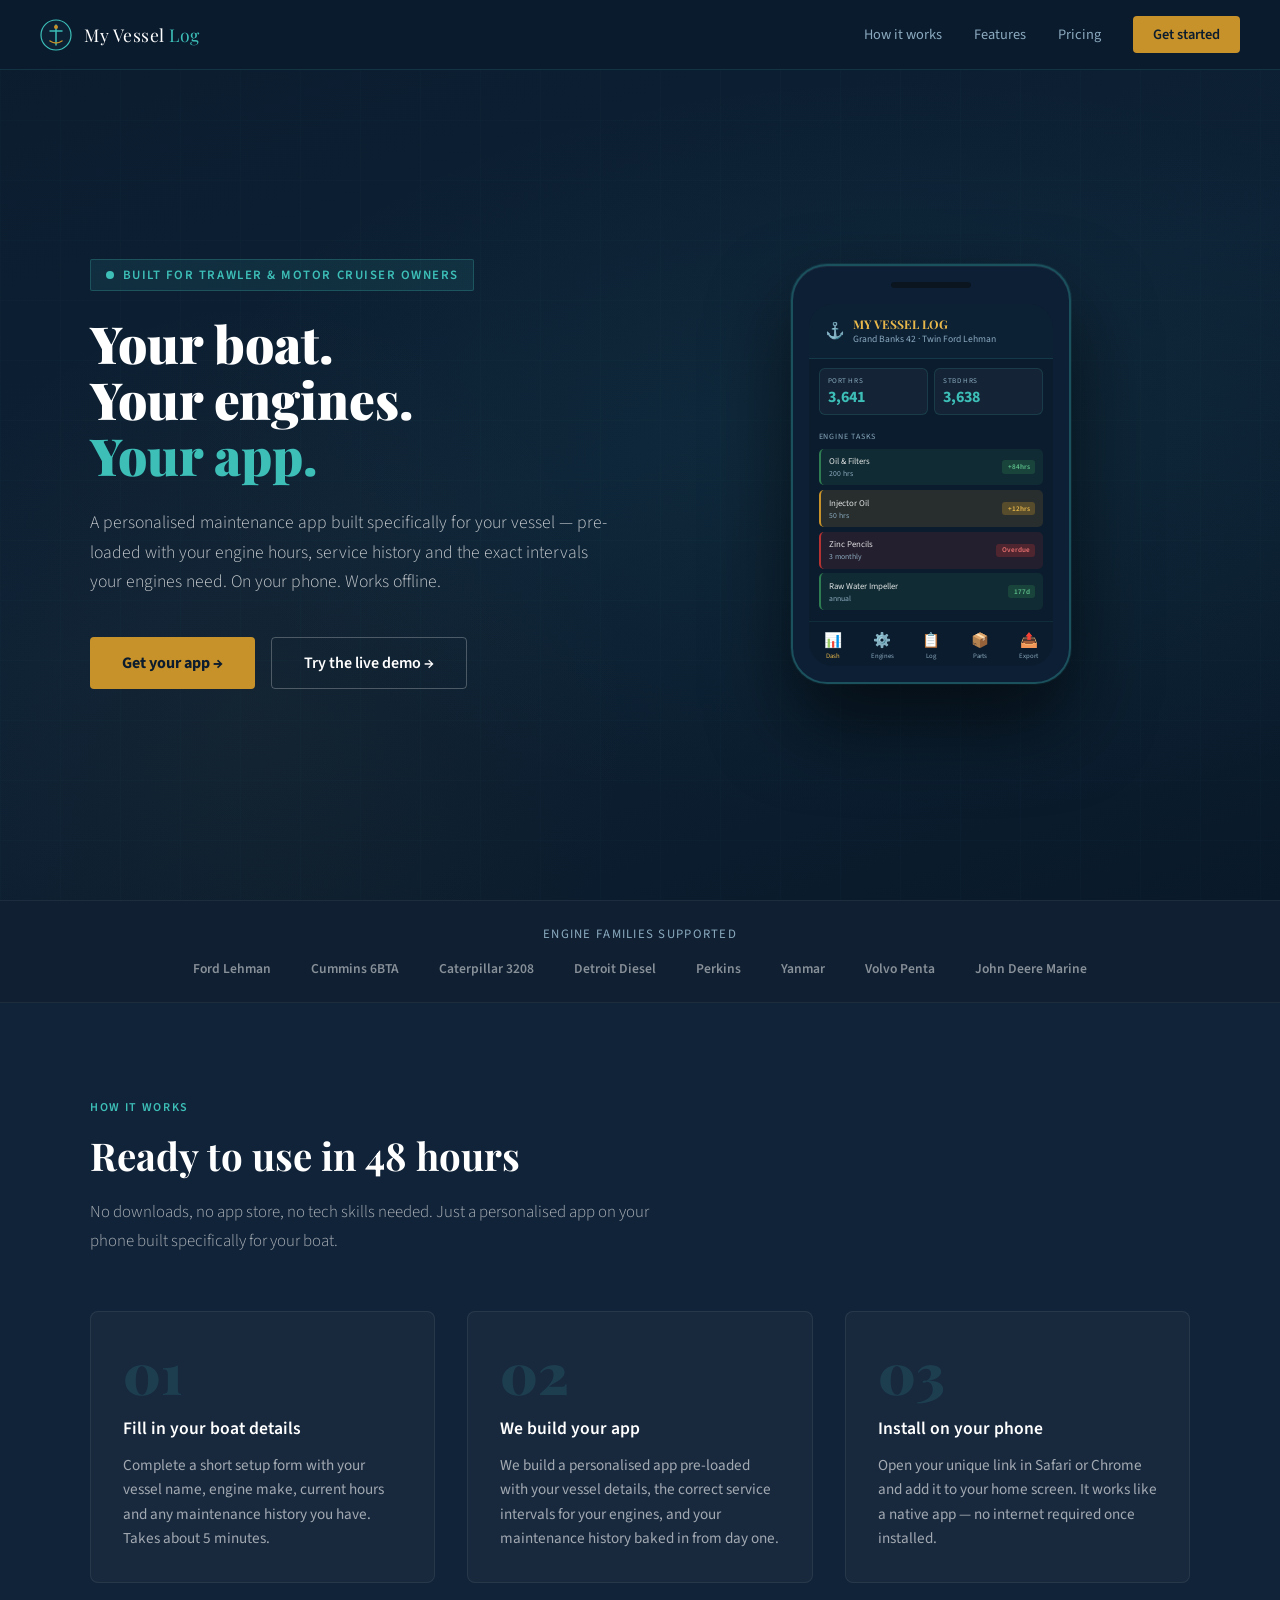
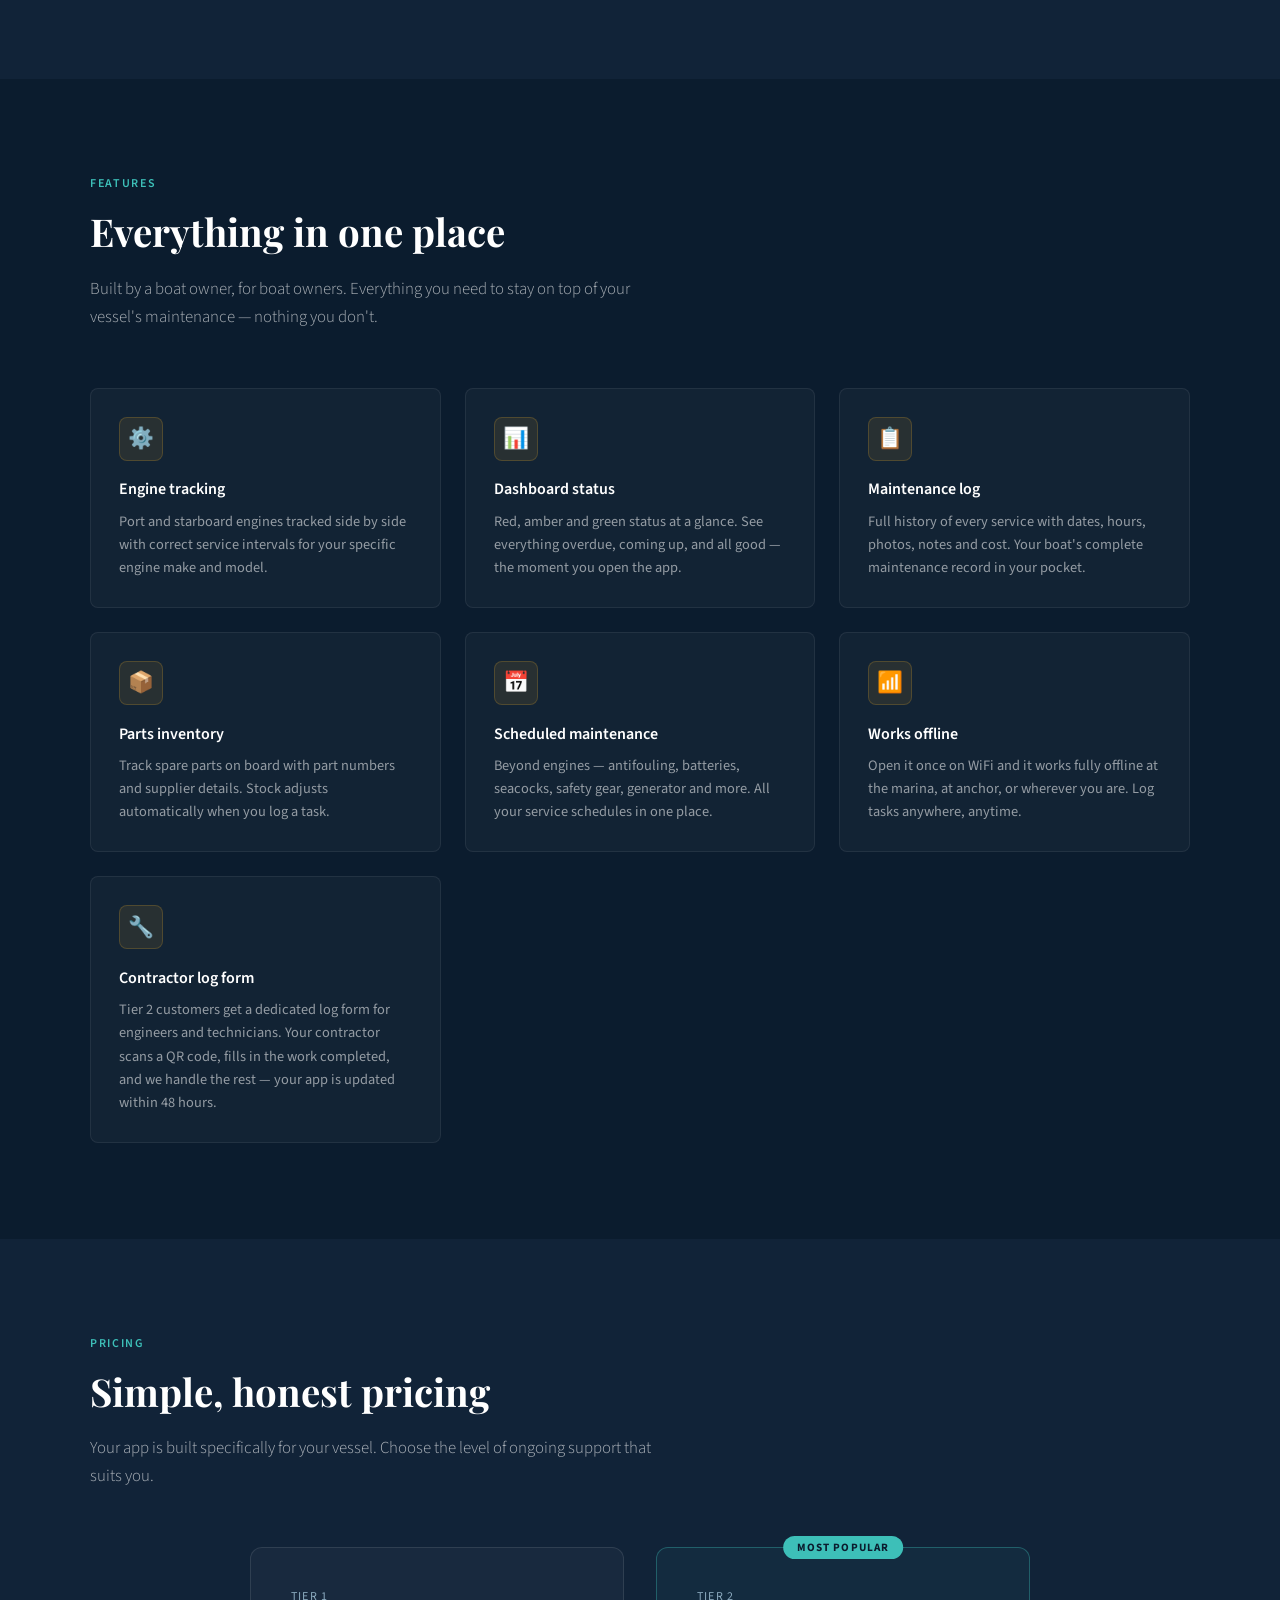
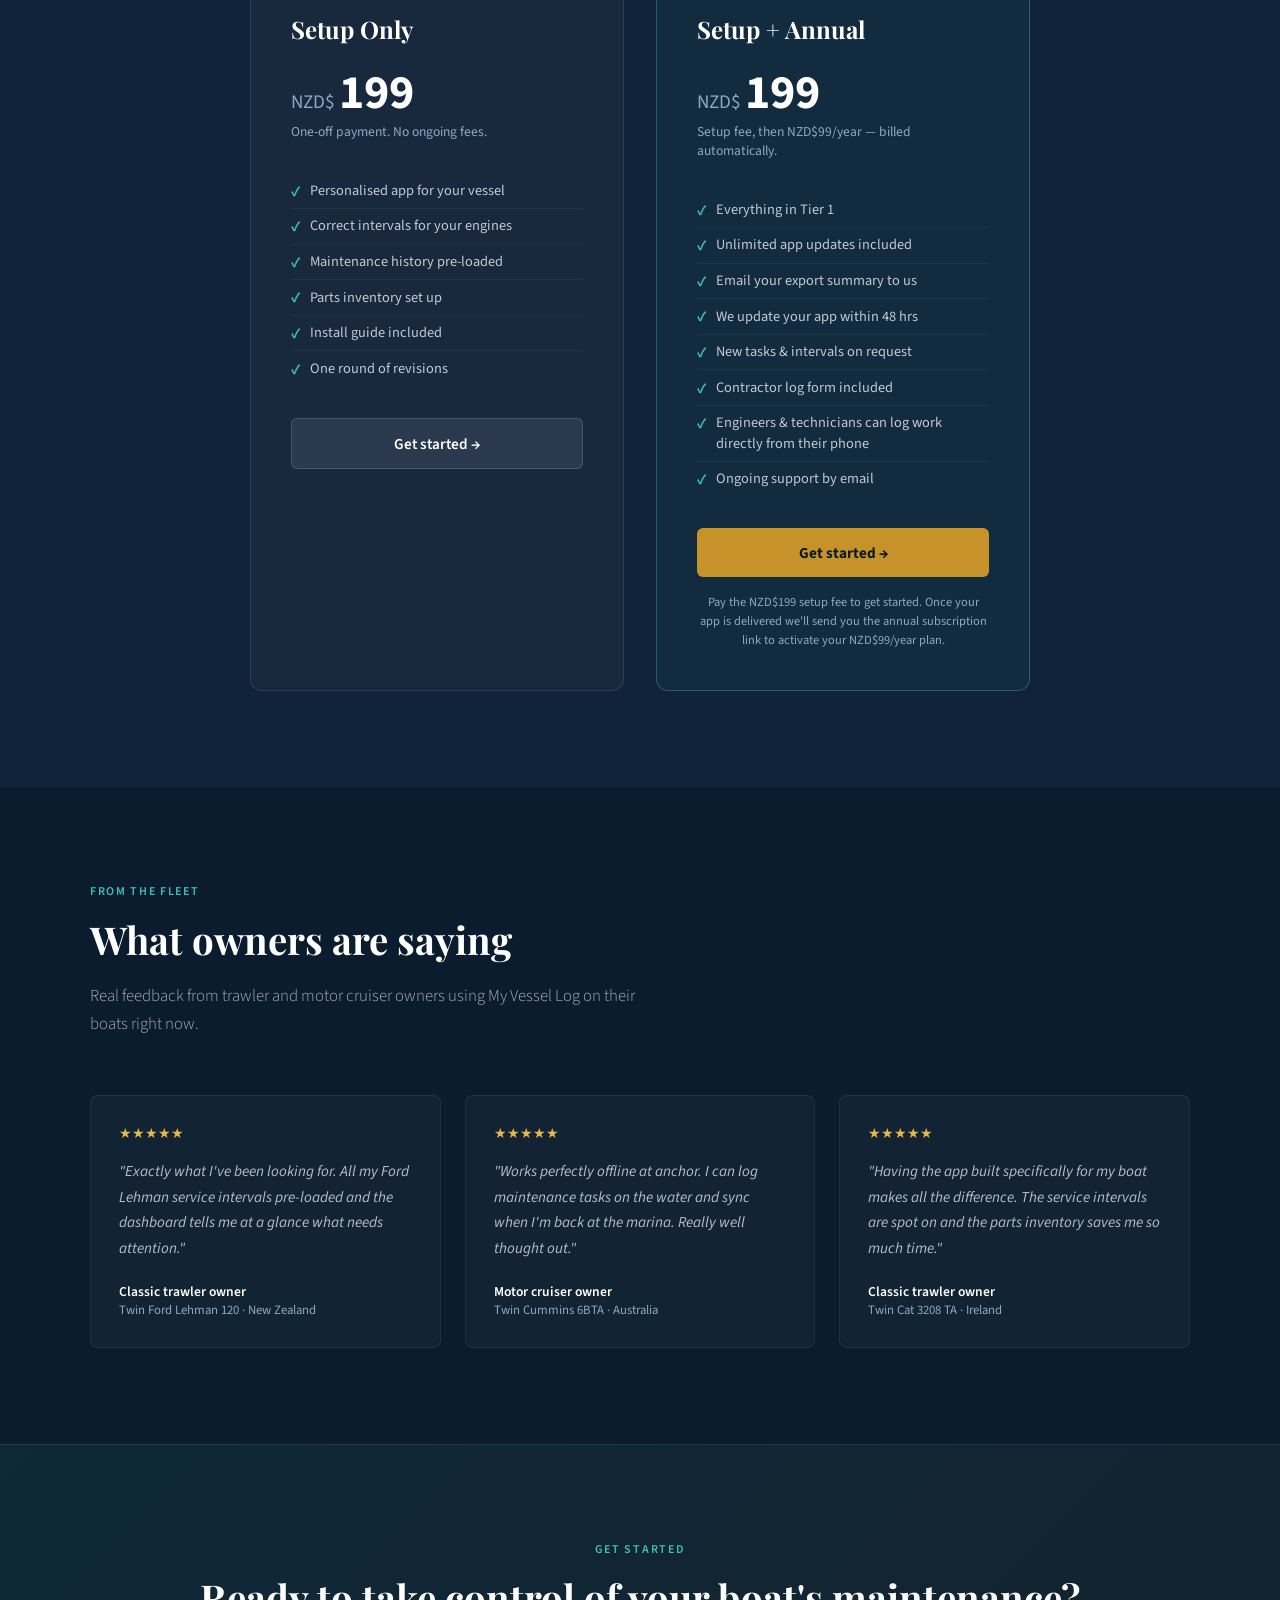
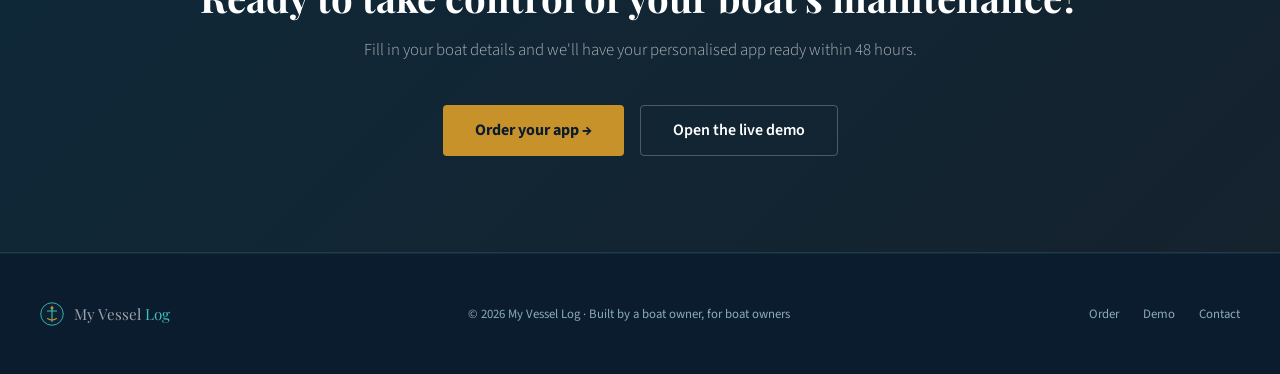
==== index.html @ 7e614d9d "Add files via upload" ====
<!DOCTYPE html>
<html lang="en">
<head>
<meta charset="UTF-8">
<meta name="viewport" content="width=device-width, initial-scale=1.0">
<title>My Vessel Log — Personalised Boat Maintenance Apps</title>
<meta name="description" content="A personalised boat maintenance app built specifically for your vessel. Track engine hours, service intervals and maintenance history — all in one place on your phone.">
<link rel="preconnect" href="https://fonts.googleapis.com">
<link href="https://fonts.googleapis.com/css2?family=Playfair+Display:wght@400;700;900&family=Source+Sans+3:wght@300;400;600&display=swap" rel="stylesheet">
<style>
:root {
  --navy:   #0B1C2E;
  --navy2:  #112338;
  --navy3:  #1A3450;
  --teal:   #3DBFB8;
  --brass:  #C8922A;
  --brass2: #E8B84B;
  --cream:  #F5F0E8;
  --cream2: #EDE8DC;
  --white:  #FFFFFF;
  --muted:  #8BAABF;
  --text:   #1A2A3A;
}

*, *::before, *::after { box-sizing: border-box; margin: 0; padding: 0; }

html { scroll-behavior: smooth; }

body {
  font-family: 'Source Sans 3', sans-serif;
  background: var(--navy);
  color: var(--white);
  overflow-x: hidden;
}

/* ── NAVIGATION ─────────────────────────────────────────── */
nav {
  position: fixed; top: 0; left: 0; right: 0; z-index: 100;
  display: flex; align-items: center; justify-content: space-between;
  padding: 1rem 2.5rem;
  background: rgba(11,28,46,0.92);
  backdrop-filter: blur(12px);
  border-bottom: 1px solid rgba(61,191,184,0.15);
}

.nav-logo { display: flex; align-items: center; gap: 0.75rem; text-decoration: none; }
.nav-logo-text { font-family: 'Playfair Display', serif; font-size: 1.1rem; color: var(--white); letter-spacing: 0.03em; }
.nav-logo-text span { color: var(--teal); }

.nav-links { display: flex; align-items: center; gap: 2rem; }
.nav-links a { color: var(--muted); text-decoration: none; font-size: 0.9rem; font-weight: 400; transition: color 0.2s; }
.nav-links a:hover { color: var(--white); }
.nav-cta {
  background: var(--brass); color: var(--navy) !important; font-weight: 600 !important;
  padding: 0.5rem 1.25rem; border-radius: 4px; transition: background 0.2s !important;
}
.nav-cta:hover { background: var(--brass2) !important; }

/* ── HERO ───────────────────────────────────────────────── */
.hero {
  min-height: 100vh;
  display: flex; align-items: center;
  padding: 7rem 2.5rem 4rem;
  position: relative;
  overflow: hidden;
}

.hero-bg {
  position: absolute; inset: 0;
  background:
    radial-gradient(ellipse 80% 60% at 70% 50%, rgba(61,191,184,0.06) 0%, transparent 70%),
    radial-gradient(ellipse 50% 80% at 20% 80%, rgba(200,146,42,0.04) 0%, transparent 60%),
    linear-gradient(160deg, #0B1C2E 0%, #0D2135 50%, #091929 100%);
}

.hero-grid {
  position: absolute; inset: 0; opacity: 0.04;
  background-image:
    linear-gradient(rgba(61,191,184,0.5) 1px, transparent 1px),
    linear-gradient(90deg, rgba(61,191,184,0.5) 1px, transparent 1px);
  background-size: 60px 60px;
}

.hero-content {
  position: relative; z-index: 1;
  max-width: 1100px; margin: 0 auto;
  display: grid; grid-template-columns: 1fr 1fr; gap: 4rem; align-items: center;
}

.hero-eyebrow {
  display: inline-flex; align-items: center; gap: 0.5rem;
  background: rgba(61,191,184,0.1); border: 1px solid rgba(61,191,184,0.25);
  color: var(--teal); font-size: 0.8rem; font-weight: 600; letter-spacing: 0.12em; text-transform: uppercase;
  padding: 0.35rem 0.85rem; border-radius: 2px; margin-bottom: 1.5rem;
}

.hero-title {
  font-family: 'Playfair Display', serif;
  font-size: clamp(2.4rem, 4vw, 3.6rem);
  font-weight: 900; line-height: 1.1;
  margin-bottom: 1.5rem;
}

.hero-title em { color: var(--teal); font-style: normal; }

.hero-sub {
  font-size: 1.1rem; color: rgba(255,255,255,0.75); line-height: 1.7;
  margin-bottom: 2.5rem; font-weight: 300;
}

.hero-actions { display: flex; gap: 1rem; flex-wrap: wrap; }

.btn-primary {
  display: inline-flex; align-items: center; gap: 0.5rem;
  background: var(--brass); color: var(--navy);
  font-family: 'Source Sans 3', sans-serif; font-weight: 700; font-size: 1rem;
  padding: 0.85rem 2rem; border-radius: 4px; text-decoration: none;
  transition: background 0.2s, transform 0.15s;
  border: none; cursor: pointer;
}
.btn-primary:hover { background: var(--brass2); transform: translateY(-1px); }

.btn-secondary {
  display: inline-flex; align-items: center; gap: 0.5rem;
  background: transparent; color: var(--white);
  font-family: 'Source Sans 3', sans-serif; font-weight: 600; font-size: 1rem;
  padding: 0.85rem 2rem; border-radius: 4px; text-decoration: none;
  border: 1px solid rgba(255,255,255,0.25);
  transition: border-color 0.2s, transform 0.15s;
}
.btn-secondary:hover { border-color: rgba(255,255,255,0.6); transform: translateY(-1px); }

/* Hero phone mockup */
.hero-visual {
  display: flex; justify-content: center; align-items: center;
  position: relative;
  flex-direction: column; gap: 1.5rem;
}

.boat-photo-wrap {
  position: relative; width: 100%;
  border-radius: 12px; overflow: hidden;
  border: 2px solid rgba(61,191,184,0.25);
  box-shadow: 0 20px 60px rgba(0,0,0,0.5);
  aspect-ratio: 16/9;
  background: #0D2135;
}

.boat-photo-wrap img {
  width: 100%; height: 100%; object-fit: cover; display: block;
}

.boat-photo-caption {
  position: absolute; bottom: 0; left: 0; right: 0;
  background: linear-gradient(transparent, rgba(10,22,36,0.92));
  padding: 1.5rem 1rem 0.75rem;
  font-size: 0.8rem; color: rgba(255,255,255,0.75);
  font-style: italic;
}

.boat-photo-badge {
  position: absolute; top: 12px; right: 12px;
  background: rgba(61,191,184,0.15); border: 1px solid rgba(61,191,184,0.35);
  color: #3DBFB8; font-size: 0.7rem; font-weight: 600;
  padding: 0.2rem 0.6rem; border-radius: 20px; letter-spacing: 0.08em;
  text-transform: uppercase;
}

.visual-row {
  display: flex; gap: 1.5rem; align-items: flex-start; width: 100%;
}

.visual-row .phone-frame {
  flex-shrink: 0;
}

.phone-frame {
  width: 280px;
  background: #0D1F35;
  border: 2px solid rgba(61,191,184,0.3);
  border-radius: 36px;
  padding: 1rem;
  box-shadow: 0 40px 80px rgba(0,0,0,0.6), 0 0 0 1px rgba(61,191,184,0.1), inset 0 1px 0 rgba(255,255,255,0.05);
  position: relative;
  animation: float 4s ease-in-out infinite;
}

@keyframes float {
  0%,100% { transform: translateY(0); }
  50%      { transform: translateY(-12px); }
}

.phone-notch {
  width: 80px; height: 6px; background: #0a1520;
  border-radius: 3px; margin: 0 auto 1rem;
}

.phone-screen { background: #0B1C2E; border-radius: 24px; overflow: hidden; }

.ps-header {
  background: #0D2135; padding: 0.75rem 1rem;
  display: flex; align-items: center; gap: 0.5rem;
  border-bottom: 1px solid rgba(61,191,184,0.15);
}

.ps-anchor { font-size: 1rem; }

.ps-title-block {}
.ps-title { font-family: 'Playfair Display', serif; font-size: 0.75rem; color: var(--brass2); font-weight: 700; }
.ps-vessel { font-size: 0.6rem; color: var(--muted); }

.ps-hrs {
  display: grid; grid-template-columns: 1fr 1fr; gap: 0.4rem; padding: 0.6rem;
}
.ps-hr-box {
  background: rgba(255,255,255,0.04); border: 1px solid rgba(61,191,184,0.15);
  border-radius: 6px; padding: 0.4rem 0.5rem;
}
.ps-hr-label { font-size: 0.45rem; color: var(--muted); letter-spacing: 0.08em; text-transform: uppercase; }
.ps-hr-val { font-size: 1rem; font-weight: 700; color: var(--teal); }

.ps-tasks { padding: 0.4rem 0.6rem; }
.ps-task-label { font-size: 0.5rem; color: var(--muted); letter-spacing: 0.1em; text-transform: uppercase; margin-bottom: 0.4rem; }

.ps-task {
  display: flex; align-items: center; justify-content: space-between;
  padding: 0.4rem 0.5rem; border-radius: 5px; margin-bottom: 0.3rem;
  border-left: 2px solid transparent;
}
.ps-task.green  { background: rgba(46,125,82,0.15);  border-left-color: #2E7D52; }
.ps-task.amber  { background: rgba(200,146,42,0.15); border-left-color: var(--brass); }
.ps-task.red    { background: rgba(180,50,50,0.15);  border-left-color: #B43232; }

.ps-task-name { font-size: 0.55rem; color: rgba(255,255,255,0.85); }
.ps-task-freq { font-size: 0.48rem; color: var(--muted); }
.ps-task-badge { font-size: 0.45rem; font-weight: 600; padding: 0.1rem 0.35rem; border-radius: 3px; }
.green  .ps-task-badge { background: rgba(46,125,82,0.3); color: #5DBF8A; }
.amber  .ps-task-badge { background: rgba(200,146,42,0.3); color: var(--brass2); }
.red    .ps-task-badge { background: rgba(180,50,50,0.3); color: #E87070; }

.ps-nav {
  display: grid; grid-template-columns: repeat(5,1fr);
  border-top: 1px solid rgba(61,191,184,0.1);
  padding: 0.5rem 0 0.3rem;
}
.ps-nav-item { text-align: center; font-size: 0.42rem; color: var(--muted); }
.ps-nav-item.active { color: var(--brass2); }
.ps-nav-icon { font-size: 0.9rem; display: block; }

/* ── LOGOS / TRUST BAR ─────────────────────────────────── */
.trust-bar {
  background: rgba(255,255,255,0.02);
  border-top: 1px solid rgba(255,255,255,0.06);
  border-bottom: 1px solid rgba(255,255,255,0.06);
  padding: 1.5rem 2.5rem;
  text-align: center;
}
.trust-bar p { font-size: 0.8rem; color: var(--muted); letter-spacing: 0.1em; text-transform: uppercase; margin-bottom: 1rem; }
.trust-engines {
  display: flex; justify-content: center; gap: 2.5rem; flex-wrap: wrap;
}
.trust-engines span { font-size: 0.85rem; color: rgba(255,255,255,0.5); font-weight: 600; }

/* ── SECTIONS ───────────────────────────────────────────── */
section { padding: 6rem 2.5rem; }

.section-inner { max-width: 1100px; margin: 0 auto; }

.section-eyebrow {
  font-size: 0.75rem; font-weight: 600; letter-spacing: 0.14em; text-transform: uppercase;
  color: var(--teal); margin-bottom: 1rem;
}

.section-title {
  font-family: 'Playfair Display', serif;
  font-size: clamp(1.8rem, 3vw, 2.6rem); font-weight: 700; line-height: 1.2;
  margin-bottom: 1.25rem;
}

.section-sub {
  font-size: 1.05rem; color: rgba(255,255,255,0.65); line-height: 1.7;
  max-width: 580px; font-weight: 300;
}

/* ── HOW IT WORKS ───────────────────────────────────────── */
.how { background: var(--navy2); }

.steps {
  display: grid; grid-template-columns: repeat(3,1fr); gap: 2rem; margin-top: 3.5rem;
}

.step {
  position: relative; padding: 2rem;
  background: rgba(255,255,255,0.03);
  border: 1px solid rgba(255,255,255,0.07);
  border-radius: 8px;
  transition: border-color 0.3s;
}
.step:hover { border-color: rgba(61,191,184,0.3); }

.step-num {
  font-family: 'Playfair Display', serif;
  font-size: 3.5rem; font-weight: 900; line-height: 1;
  color: rgba(61,191,184,0.15); margin-bottom: 1rem;
}

.step h3 { font-size: 1.1rem; font-weight: 600; margin-bottom: 0.75rem; }
.step p { font-size: 0.95rem; color: rgba(255,255,255,0.6); line-height: 1.6; }

.step-connector {
  position: absolute; top: 2.5rem; right: -1rem;
  width: 2rem; height: 1px; background: rgba(61,191,184,0.25);
  display: none;
}

/* ── FEATURES ───────────────────────────────────────────── */
.features-grid {
  display: grid; grid-template-columns: repeat(3,1fr); gap: 1.5rem; margin-top: 3.5rem;
}

.feature-card {
  padding: 1.75rem;
  background: rgba(255,255,255,0.03);
  border: 1px solid rgba(255,255,255,0.07);
  border-radius: 8px;
  transition: transform 0.2s, border-color 0.2s;
}
.feature-card:hover { transform: translateY(-3px); border-color: rgba(200,146,42,0.3); }

.feature-icon {
  width: 44px; height: 44px;
  background: rgba(200,146,42,0.12); border: 1px solid rgba(200,146,42,0.25);
  border-radius: 8px; display: flex; align-items: center; justify-content: center;
  font-size: 1.3rem; margin-bottom: 1.1rem;
}

.feature-card h3 { font-size: 1rem; font-weight: 600; margin-bottom: 0.6rem; }
.feature-card p { font-size: 0.9rem; color: rgba(255,255,255,0.55); line-height: 1.6; }

/* ── PRICING ────────────────────────────────────────────── */
.pricing { background: var(--navy2); }

.pricing-grid {
  display: grid; grid-template-columns: 1fr 1fr; gap: 2rem;
  max-width: 780px; margin: 3.5rem auto 0;
}

.pricing-card {
  padding: 2.5rem;
  background: rgba(255,255,255,0.03);
  border: 1px solid rgba(255,255,255,0.1);
  border-radius: 12px;
  position: relative;
}

.pricing-card.featured {
  background: rgba(61,191,184,0.05);
  border-color: rgba(61,191,184,0.35);
}

.pricing-badge {
  position: absolute; top: -12px; left: 50%; transform: translateX(-50%);
  background: var(--teal); color: var(--navy);
  font-size: 0.7rem; font-weight: 700; letter-spacing: 0.1em; text-transform: uppercase;
  padding: 0.25rem 0.85rem; border-radius: 20px;
}

.pricing-tier { font-size: 0.75rem; color: var(--muted); letter-spacing: 0.1em; text-transform: uppercase; margin-bottom: 0.5rem; }
.pricing-name { font-family: 'Playfair Display', serif; font-size: 1.5rem; font-weight: 700; margin-bottom: 1.5rem; }

.pricing-amount { display: flex; align-items: baseline; gap: 0.25rem; margin-bottom: 0.35rem; }
.pricing-currency { font-size: 1.2rem; color: var(--muted); }
.pricing-price { font-size: 3rem; font-weight: 700; line-height: 1; }
.pricing-period { font-size: 0.9rem; color: var(--muted); }
.pricing-sub { font-size: 0.85rem; color: var(--muted); margin-bottom: 2rem; }

.pricing-features { list-style: none; margin-bottom: 2rem; }
.pricing-features li {
  display: flex; align-items: flex-start; gap: 0.6rem;
  font-size: 0.9rem; color: rgba(255,255,255,0.75); padding: 0.4rem 0;
  border-bottom: 1px solid rgba(255,255,255,0.05);
}
.pricing-features li:last-child { border-bottom: none; }
.pricing-features li::before { content: '✓'; color: var(--teal); font-weight: 700; flex-shrink: 0; margin-top: 0.05rem; }

.btn-tier1 {
  display: block; text-align: center; text-decoration: none;
  background: rgba(255,255,255,0.08); color: var(--white);
  font-family: 'Source Sans 3', sans-serif; font-weight: 600; font-size: 0.95rem;
  padding: 0.85rem; border-radius: 6px; border: 1px solid rgba(255,255,255,0.15);
  transition: background 0.2s;
}
.btn-tier1:hover { background: rgba(255,255,255,0.14); }

.btn-tier2 {
  display: block; text-align: center; text-decoration: none;
  background: var(--brass); color: var(--navy);
  font-family: 'Source Sans 3', sans-serif; font-weight: 700; font-size: 0.95rem;
  padding: 0.85rem; border-radius: 6px;
  transition: background 0.2s;
}
.btn-tier2:hover { background: var(--brass2); }

/* ── TESTIMONIALS ───────────────────────────────────────── */
.testimonials-grid {
  display: grid; grid-template-columns: repeat(3,1fr); gap: 1.5rem; margin-top: 3.5rem;
}

.testimonial-card {
  padding: 1.75rem;
  background: rgba(255,255,255,0.03);
  border: 1px solid rgba(255,255,255,0.07);
  border-radius: 8px;
}

.testimonial-stars { color: var(--brass2); font-size: 0.85rem; margin-bottom: 1rem; }
.testimonial-text { font-size: 0.95rem; color: rgba(255,255,255,0.7); line-height: 1.7; margin-bottom: 1.25rem; font-style: italic; }
.testimonial-author { font-size: 0.85rem; font-weight: 600; }
.testimonial-vessel { font-size: 0.8rem; color: var(--muted); }

/* ── CTA ────────────────────────────────────────────────── */
.cta-section {
  text-align: center;
  background: linear-gradient(135deg, rgba(61,191,184,0.08) 0%, rgba(200,146,42,0.05) 100%);
  border-top: 1px solid rgba(61,191,184,0.15);
  border-bottom: 1px solid rgba(61,191,184,0.15);
}

.cta-section .section-title { margin-bottom: 1rem; }
.cta-section .section-sub { margin: 0 auto 2.5rem; }
.cta-actions { display: flex; justify-content: center; gap: 1rem; flex-wrap: wrap; }

/* ── FOOTER ─────────────────────────────────────────────── */
footer {
  padding: 3rem 2.5rem;
  border-top: 1px solid rgba(255,255,255,0.06);
  display: flex; align-items: center; justify-content: space-between; flex-wrap: wrap; gap: 1rem;
}

.footer-logo { display: flex; align-items: center; gap: 0.6rem; }
.footer-logo-text { font-family: 'Playfair Display', serif; font-size: 0.95rem; color: rgba(255,255,255,0.6); }
.footer-logo-text span { color: var(--teal); }
.footer-copy { font-size: 0.8rem; color: var(--muted); }
.footer-links { display: flex; gap: 1.5rem; }
.footer-links a { font-size: 0.8rem; color: var(--muted); text-decoration: none; }
.footer-links a:hover { color: var(--white); }

/* ── RESPONSIVE ─────────────────────────────────────────── */
@media (max-width: 768px) {
  nav { padding: 1rem 1.25rem; }
  .nav-links { display: none; }
  .hero { padding: 6rem 1.25rem 3rem; }
  .hero-content { grid-template-columns: 1fr; gap: 3rem; }
  .hero-visual { order: -1; }
  .phone-frame { width: 220px; }
  section { padding: 4rem 1.25rem; }
  .steps { grid-template-columns: 1fr; }
  .features-grid { grid-template-columns: 1fr 1fr; }
  .pricing-grid { grid-template-columns: 1fr; }
  .testimonials-grid { grid-template-columns: 1fr; }
  footer { flex-direction: column; text-align: center; }
}

@media (max-width: 480px) {
  .features-grid { grid-template-columns: 1fr; }
}
</style>
</head>
<body>

<!-- NAV -->
<nav>
  <a href="#" class="nav-logo">
    <svg width="32" height="32" viewBox="0 0 32 32" fill="none">
      <circle cx="16" cy="16" r="15" fill="#0D2135" stroke="#3DBFB8" stroke-width="1.2"/>
      <line x1="16" y1="6" x2="16" y2="26" stroke="#3DBFB8" stroke-width="1.5" stroke-linecap="round"/>
      <line x1="10" y1="12" x2="22" y2="12" stroke="#3DBFB8" stroke-width="1.5" stroke-linecap="round"/>
      <path d="M10 22 Q16 26 22 22" stroke="#C8922A" stroke-width="1.5" fill="none" stroke-linecap="round"/>
      <circle cx="16" cy="8" r="2" fill="#C8922A"/>
    </svg>
    <span class="nav-logo-text">My Vessel <span>Log</span></span>
  </a>
  <div class="nav-links">
    <a href="#how">How it works</a>
    <a href="#features">Features</a>
    <a href="#pricing">Pricing</a>
    <a href="#order" class="nav-cta">Get started</a>
  </div>
</nav>

<!-- HERO -->
<section class="hero">
  <div class="hero-bg"></div>
  <div class="hero-grid"></div>
  <div class="hero-content">
    <div>
      <div class="hero-eyebrow">
        <svg width="10" height="10" viewBox="0 0 10 10"><circle cx="5" cy="5" r="4" fill="#3DBFB8"/></svg>
        Built for trawler & motor cruiser owners
      </div>
      <h1 class="hero-title">Your boat.<br>Your engines.<br><em>Your app.</em></h1>
      <p class="hero-sub">A personalised maintenance app built specifically for your vessel — pre-loaded with your engine hours, service history and the exact intervals your engines need. On your phone. Works offline.</p>
      <div class="hero-actions">
        <a href="#order" class="btn-primary">Get your app →</a>
        <a href="https://mikesmillie59-droid.github.io/myvessel-log/demo.html" class="btn-secondary">Try the live demo →</a>
      </div>
    </div>
    <div class="hero-visual">
      <div class="boat-photo-wrap">
        <img id="boatHeroImg" src="App pic.png" alt="Grand Banks 42 trawler — My Vessel Log in action"
             onerror="this.src='boat.jpg'; this.onerror=function(){this.closest('.boat-photo-wrap').style.display='none';};">
        <div class="boat-photo-caption">My Grand Banks 42 — the boat that inspired My Vessel Log</div>
        <div class="boat-photo-badge">Real boat. Real data.</div>
      </div>
      <div class="phone-frame">
        <div class="phone-notch"></div>
        <div class="phone-screen">
          <div class="ps-header">
            <span class="ps-anchor">⚓</span>
            <div class="ps-title-block">
              <div class="ps-title">MY VESSEL LOG</div>
              <div class="ps-vessel">Grand Banks 42 · Twin Ford Lehman</div>
            </div>
          </div>
          <div class="ps-hrs">
            <div class="ps-hr-box">
              <div class="ps-hr-label">Port Hrs</div>
              <div class="ps-hr-val">3,641</div>
            </div>
            <div class="ps-hr-box">
              <div class="ps-hr-label">Stbd Hrs</div>
              <div class="ps-hr-val">3,638</div>
            </div>
          </div>
          <div class="ps-tasks">
            <div class="ps-task-label">Engine Tasks</div>
            <div class="ps-task green">
              <div><div class="ps-task-name">Oil &amp; Filters</div><div class="ps-task-freq">200 hrs</div></div>
              <div class="ps-task-badge">+84hrs</div>
            </div>
            <div class="ps-task amber">
              <div><div class="ps-task-name">Injector Oil</div><div class="ps-task-freq">50 hrs</div></div>
              <div class="ps-task-badge">+12hrs</div>
            </div>
            <div class="ps-task red">
              <div><div class="ps-task-name">Zinc Pencils</div><div class="ps-task-freq">3 monthly</div></div>
              <div class="ps-task-badge">Overdue</div>
            </div>
            <div class="ps-task green">
              <div><div class="ps-task-name">Raw Water Impeller</div><div class="ps-task-freq">annual</div></div>
              <div class="ps-task-badge">177d</div>
            </div>
          </div>
          <div class="ps-nav">
            <div class="ps-nav-item active"><span class="ps-nav-icon">📊</span>Dash</div>
            <div class="ps-nav-item"><span class="ps-nav-icon">⚙️</span>Engines</div>
            <div class="ps-nav-item"><span class="ps-nav-icon">📋</span>Log</div>
            <div class="ps-nav-item"><span class="ps-nav-icon">📦</span>Parts</div>
            <div class="ps-nav-item"><span class="ps-nav-icon">📤</span>Export</div>
          </div>
        </div>
      </div>
    </div>
  </div>
</section>

<!-- TRUST BAR -->
<div class="trust-bar">
  <p>Engine families supported</p>
  <div class="trust-engines">
    <span>Ford Lehman</span>
    <span>Cummins 6BTA</span>
    <span>Caterpillar 3208</span>
    <span>Detroit Diesel</span>
    <span>Perkins</span>
    <span>Yanmar</span>
    <span>Volvo Penta</span>
    <span>John Deere Marine</span>
  </div>
</div>

<!-- HOW IT WORKS -->
<section class="how" id="how">
  <div class="section-inner">
    <div class="section-eyebrow">How it works</div>
    <h2 class="section-title">Ready to use in 48 hours</h2>
    <p class="section-sub">No downloads, no app store, no tech skills needed. Just a personalised app on your phone built specifically for your boat.</p>
    <div class="steps">
      <div class="step">
        <div class="step-num">01</div>
        <h3>Fill in your boat details</h3>
        <p>Complete a short setup form with your vessel name, engine make, current hours and any maintenance history you have. Takes about 5 minutes.</p>
      </div>
      <div class="step">
        <div class="step-num">02</div>
        <h3>We build your app</h3>
        <p>We build a personalised app pre-loaded with your vessel details, the correct service intervals for your engines, and your maintenance history baked in from day one.</p>
      </div>
      <div class="step">
        <div class="step-num">03</div>
        <h3>Install on your phone</h3>
        <p>Open your unique link in Safari or Chrome and add it to your home screen. It works like a native app — no internet required once installed.</p>
      </div>
    </div>
  </div>
</section>

<!-- FEATURES -->
<section id="features">
  <div class="section-inner">
    <div class="section-eyebrow">Features</div>
    <h2 class="section-title">Everything in one place</h2>
    <p class="section-sub">Built by a boat owner, for boat owners. Everything you need to stay on top of your vessel's maintenance — nothing you don't.</p>
    <div class="features-grid">
      <div class="feature-card">
        <div class="feature-icon">⚙️</div>
        <h3>Engine tracking</h3>
        <p>Port and starboard engines tracked side by side with correct service intervals for your specific engine make and model.</p>
      </div>
      <div class="feature-card">
        <div class="feature-icon">📊</div>
        <h3>Dashboard status</h3>
        <p>Red, amber and green status at a glance. See everything overdue, coming up, and all good — the moment you open the app.</p>
      </div>
      <div class="feature-card">
        <div class="feature-icon">📋</div>
        <h3>Maintenance log</h3>
        <p>Full history of every service with dates, hours, photos, notes and cost. Your boat's complete maintenance record in your pocket.</p>
      </div>
      <div class="feature-card">
        <div class="feature-icon">📦</div>
        <h3>Parts inventory</h3>
        <p>Track spare parts on board with part numbers and supplier details. Stock adjusts automatically when you log a task.</p>
      </div>
      <div class="feature-card">
        <div class="feature-icon">📅</div>
        <h3>Scheduled maintenance</h3>
        <p>Beyond engines — antifouling, batteries, seacocks, safety gear, generator and more. All your service schedules in one place.</p>
      </div>
      <div class="feature-card">
        <div class="feature-icon">📶</div>
        <h3>Works offline</h3>
        <p>Open it once on WiFi and it works fully offline at the marina, at anchor, or wherever you are. Log tasks anywhere, anytime.</p>
      </div>
      <div class="feature-card">
        <div class="feature-icon">🔧</div>
        <h3>Contractor log form</h3>
        <p>Tier 2 customers get a dedicated log form for engineers and technicians. Your contractor scans a QR code, fills in the work completed, and we handle the rest — your app is updated within 48 hours.</p>
      </div>
    </div>
  </div>
</section>

<!-- PRICING -->
<section class="pricing" id="pricing">
  <div class="section-inner">
    <div class="section-eyebrow">Pricing</div>
    <h2 class="section-title">Simple, honest pricing</h2>
    <p class="section-sub">Your app is built specifically for your vessel. Choose the level of ongoing support that suits you.</p>
    <div class="pricing-grid">

      <div class="pricing-card">
        <div class="pricing-tier">Tier 1</div>
        <div class="pricing-name">Setup Only</div>
        <div class="pricing-amount">
          <span class="pricing-currency">NZD$</span>
          <span class="pricing-price">199</span>
        </div>
        <div class="pricing-sub">One-off payment. No ongoing fees.</div>
        <ul class="pricing-features">
          <li>Personalised app for your vessel</li>
          <li>Correct intervals for your engines</li>
          <li>Maintenance history pre-loaded</li>
          <li>Parts inventory set up</li>
          <li>Install guide included</li>
          <li>One round of revisions</li>
        </ul>
        <a href="https://buy.stripe.com/7sYfZhfivezj0IWb2T5EY01" class="btn-tier1">Get started →</a>
      </div>

      <div class="pricing-card featured">
        <div class="pricing-badge">Most popular</div>
        <div class="pricing-tier">Tier 2</div>
        <div class="pricing-name">Setup + Annual</div>
        <div class="pricing-amount">
          <span class="pricing-currency">NZD$</span>
          <span class="pricing-price">199</span>
        </div>
        <div class="pricing-sub">Setup fee, then NZD$99/year — billed automatically.</div>
        <ul class="pricing-features">
          <li>Everything in Tier 1</li>
          <li>Unlimited app updates included</li>
          <li>Email your export summary to us</li>
          <li>We update your app within 48 hrs</li>
          <li>New tasks &amp; intervals on request</li>
          <li>Contractor log form included</li>
          <li>Engineers &amp; technicians can log work directly from their phone</li>
          <li>Ongoing support by email</li>
        </ul>
        <a href="https://buy.stripe.com/7sYfZhfivezj0IWb2T5EY01" class="btn-tier2">Get started →</a>
        <p style="font-size:0.78rem;color:var(--muted);text-align:center;margin-top:1rem;line-height:1.5;">Pay the NZD$199 setup fee to get started. Once your app is delivered we'll send you the annual subscription link to activate your NZD$99/year plan.</p>
      </div>

    </div>
  </div>
</section>

<!-- TESTIMONIALS -->
<section id="testimonials">
  <div class="section-inner">
    <div class="section-eyebrow">From the fleet</div>
    <h2 class="section-title">What owners are saying</h2>
    <p class="section-sub">Real feedback from trawler and motor cruiser owners using My Vessel Log on their boats right now.</p>
    <div class="testimonials-grid">
      <div class="testimonial-card">
        <div class="testimonial-stars">★★★★★</div>
        <p class="testimonial-text">"Exactly what I've been looking for. All my Ford Lehman service intervals pre-loaded and the dashboard tells me at a glance what needs attention."</p>
        <div class="testimonial-author">Classic trawler owner</div>
        <div class="testimonial-vessel">Twin Ford Lehman 120 · New Zealand</div>
      </div>
      <div class="testimonial-card">
        <div class="testimonial-stars">★★★★★</div>
        <p class="testimonial-text">"Works perfectly offline at anchor. I can log maintenance tasks on the water and sync when I'm back at the marina. Really well thought out."</p>
        <div class="testimonial-author">Motor cruiser owner</div>
        <div class="testimonial-vessel">Twin Cummins 6BTA · Australia</div>
      </div>
      <div class="testimonial-card">
        <div class="testimonial-stars">★★★★★</div>
        <p class="testimonial-text">"Having the app built specifically for my boat makes all the difference. The service intervals are spot on and the parts inventory saves me so much time."</p>
        <div class="testimonial-author">Classic trawler owner</div>
        <div class="testimonial-vessel">Twin Cat 3208 TA · Ireland</div>
      </div>
    </div>
  </div>
</section>

<!-- CTA -->
<section class="cta-section" id="order">
  <div class="section-inner">
    <div class="section-eyebrow">Get started</div>
    <h2 class="section-title">Ready to take control of your boat's maintenance?</h2>
    <p class="section-sub">Fill in your boat details and we'll have your personalised app ready within 48 hours.</p>
    <div class="cta-actions">
      <a href="https://mikesmillie59-droid.github.io/myvessel-log/Vessel_Log_Intake_Form.html" class="btn-primary">Order your app →</a>
      <a href="https://mikesmillie59-droid.github.io/myvessel-log/demo.html" class="btn-secondary">Open the live demo</a>
    </div>
  </div>
</section>

<!-- FOOTER -->
<footer>
  <div class="footer-logo">
    <svg width="24" height="24" viewBox="0 0 32 32" fill="none">
      <circle cx="16" cy="16" r="15" fill="#0D2135" stroke="#3DBFB8" stroke-width="1.2"/>
      <line x1="16" y1="6" x2="16" y2="26" stroke="#3DBFB8" stroke-width="1.5" stroke-linecap="round"/>
      <line x1="10" y1="12" x2="22" y2="12" stroke="#3DBFB8" stroke-width="1.5" stroke-linecap="round"/>
      <path d="M10 22 Q16 26 22 22" stroke="#C8922A" stroke-width="1.5" fill="none" stroke-linecap="round"/>
      <circle cx="16" cy="8" r="2" fill="#C8922A"/>
    </svg>
    <span class="footer-logo-text">My Vessel <span>Log</span></span>
  </div>
  <p class="footer-copy">© 2026 My Vessel Log · Built by a boat owner, for boat owners</p>
  <div class="footer-links">
    <a href="https://mikesmillie59-droid.github.io/myvessel-log/Vessel_Log_Intake_Form.html">Order</a>
    <a href="https://mikesmillie59-droid.github.io/myvessel-log/demo.html">Demo</a>
    <a href="https://mikesmillie59-droid.github.io/myvessel-log/Vessel_Log_Intake_Form.html">Contact</a>
  </div>
</footer>

</body>
</html>
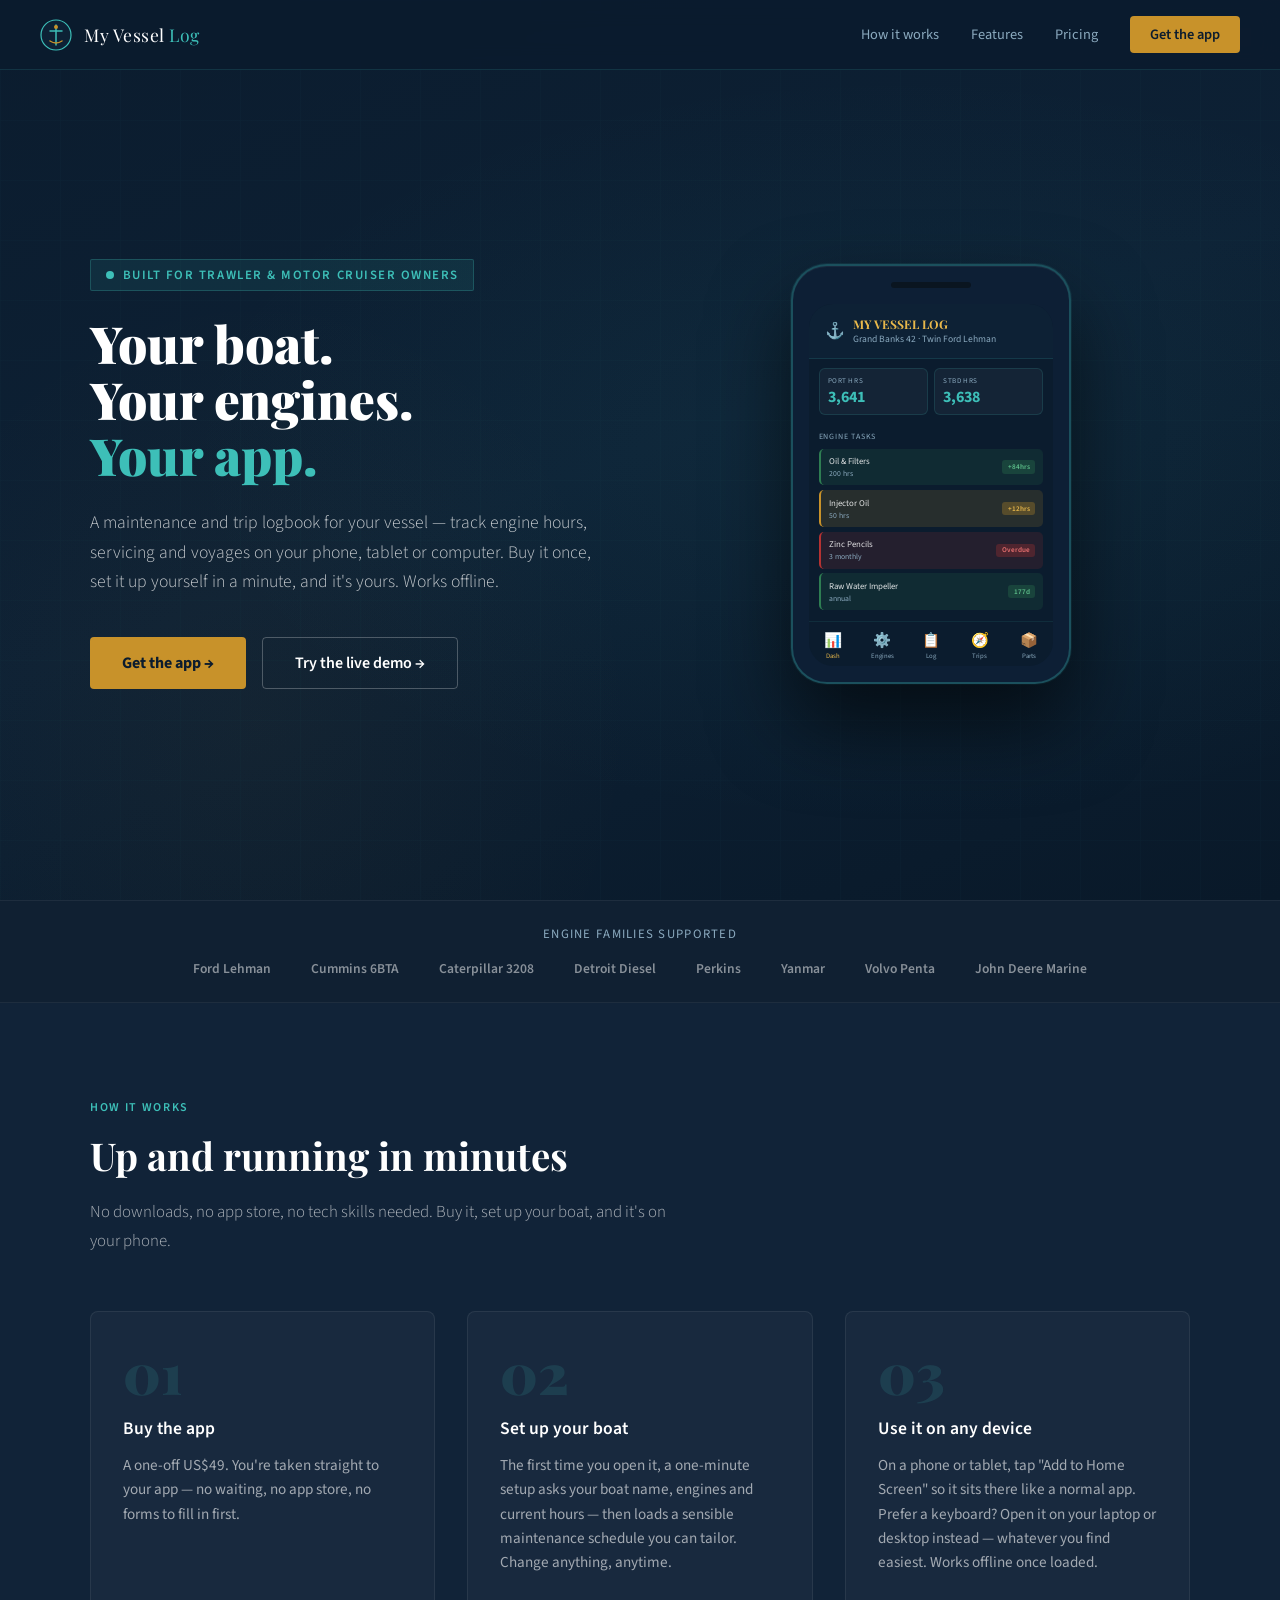
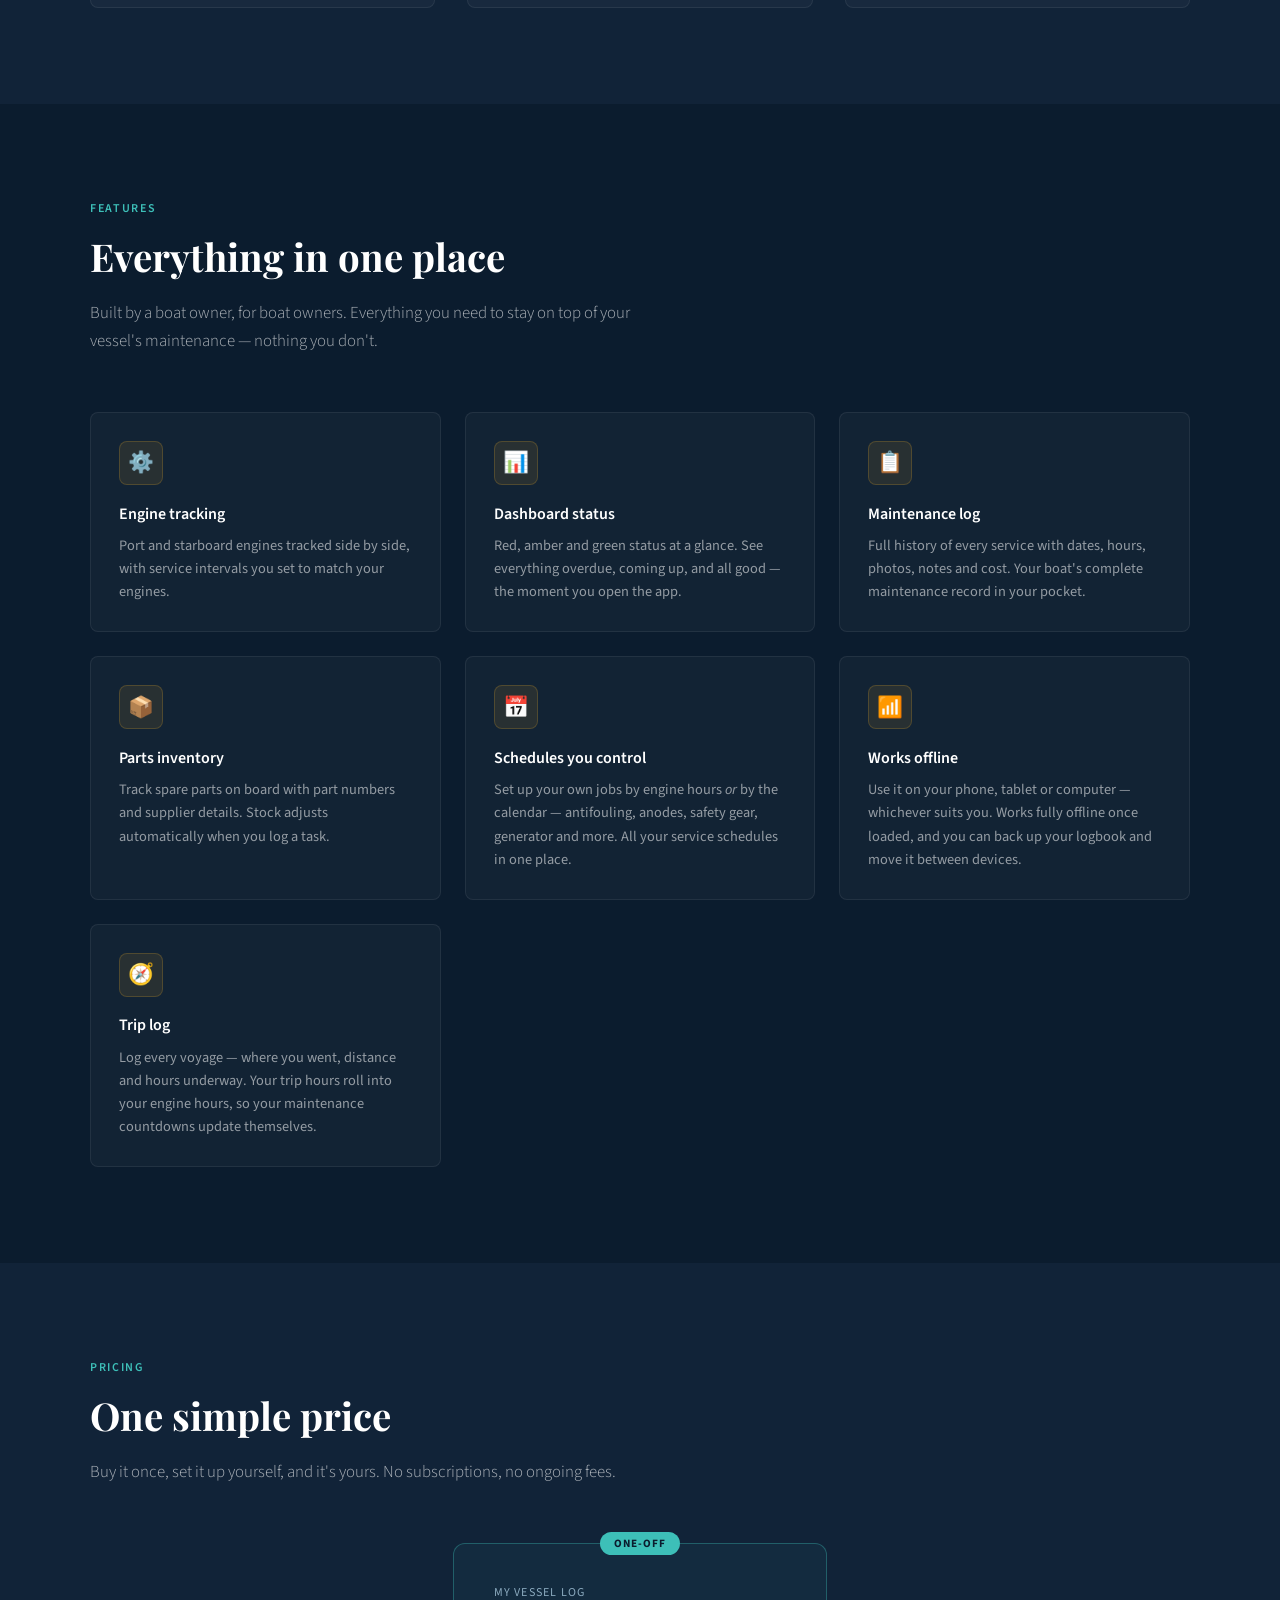
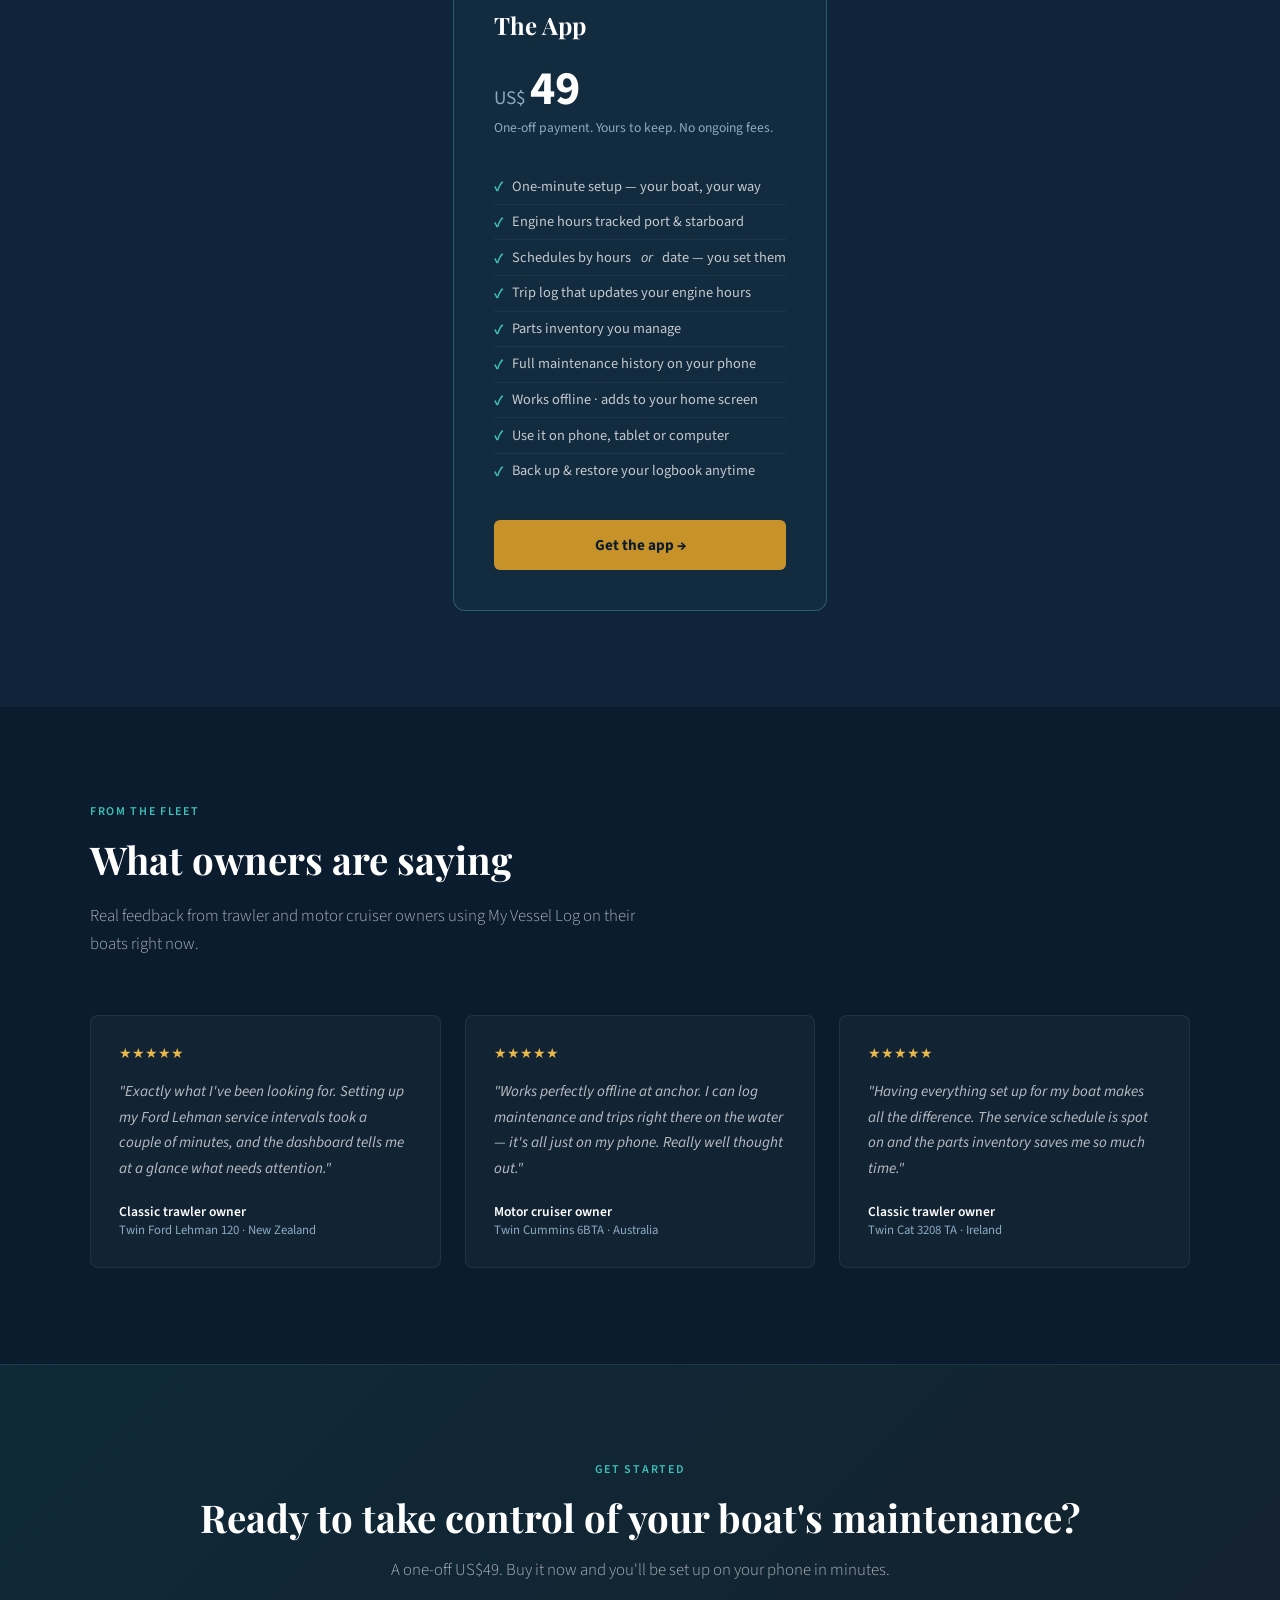
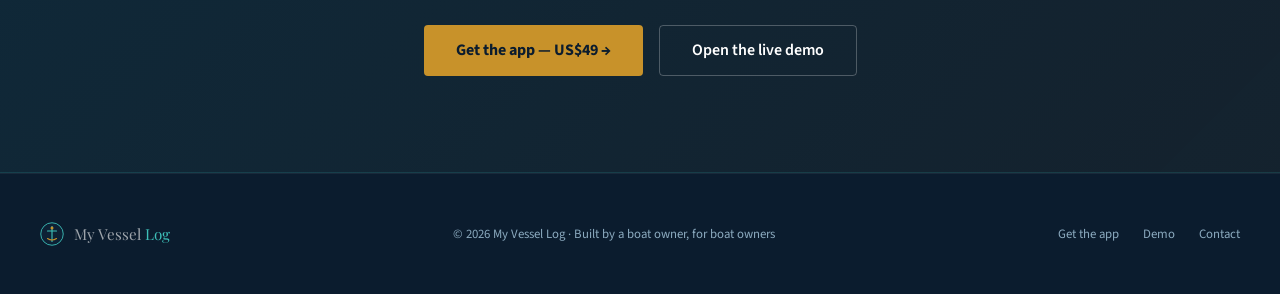
==== commit 74b8f5d6: "Add files via upload" ====
--- a/index.html
+++ b/index.html
@@ -484,7 +484,7 @@
     <a href="#how">How it works</a>
     <a href="#features">Features</a>
     <a href="#pricing">Pricing</a>
-    <a href="#order" class="nav-cta">Get started</a>
+    <a href="#pricing" class="nav-cta">Get the app</a>
   </div>
 </nav>
 
@@ -499,9 +499,9 @@
         Built for trawler & motor cruiser owners
       </div>
       <h1 class="hero-title">Your boat.<br>Your engines.<br><em>Your app.</em></h1>
-      <p class="hero-sub">A personalised maintenance app built specifically for your vessel — pre-loaded with your engine hours, service history and the exact intervals your engines need. On your phone. Works offline.</p>
+      <p class="hero-sub">A maintenance and trip logbook for your vessel — track engine hours, servicing and voyages on your phone, tablet or computer. Buy it once, set it up yourself in a minute, and it's yours. Works offline.</p>
       <div class="hero-actions">
-        <a href="#order" class="btn-primary">Get your app →</a>
+        <a href="#pricing" class="btn-primary">Get the app →</a>
         <a href="https://mikesmillie59-droid.github.io/myvessel-log/demo.html" class="btn-secondary">Try the live demo →</a>
       </div>
     </div>
@@ -555,8 +555,8 @@
             <div class="ps-nav-item active"><span class="ps-nav-icon">📊</span>Dash</div>
             <div class="ps-nav-item"><span class="ps-nav-icon">⚙️</span>Engines</div>
             <div class="ps-nav-item"><span class="ps-nav-icon">📋</span>Log</div>
+            <div class="ps-nav-item"><span class="ps-nav-icon">🧭</span>Trips</div>
             <div class="ps-nav-item"><span class="ps-nav-icon">📦</span>Parts</div>
-            <div class="ps-nav-item"><span class="ps-nav-icon">📤</span>Export</div>
           </div>
         </div>
       </div>
@@ -583,23 +583,23 @@
 <section class="how" id="how">
   <div class="section-inner">
     <div class="section-eyebrow">How it works</div>
-    <h2 class="section-title">Ready to use in 48 hours</h2>
-    <p class="section-sub">No downloads, no app store, no tech skills needed. Just a personalised app on your phone built specifically for your boat.</p>
+    <h2 class="section-title">Up and running in minutes</h2>
+    <p class="section-sub">No downloads, no app store, no tech skills needed. Buy it, set up your boat, and it's on your phone.</p>
     <div class="steps">
       <div class="step">
         <div class="step-num">01</div>
-        <h3>Fill in your boat details</h3>
-        <p>Complete a short setup form with your vessel name, engine make, current hours and any maintenance history you have. Takes about 5 minutes.</p>
+        <h3>Buy the app</h3>
+        <p>A one-off US$49. You're taken straight to your app — no waiting, no app store, no forms to fill in first.</p>
       </div>
       <div class="step">
         <div class="step-num">02</div>
-        <h3>We build your app</h3>
-        <p>We build a personalised app pre-loaded with your vessel details, the correct service intervals for your engines, and your maintenance history baked in from day one.</p>
+        <h3>Set up your boat</h3>
+        <p>The first time you open it, a one-minute setup asks your boat name, engines and current hours — then loads a sensible maintenance schedule you can tailor. Change anything, anytime.</p>
       </div>
       <div class="step">
         <div class="step-num">03</div>
-        <h3>Install on your phone</h3>
-        <p>Open your unique link in Safari or Chrome and add it to your home screen. It works like a native app — no internet required once installed.</p>
+        <h3>Use it on any device</h3>
+        <p>On a phone or tablet, tap "Add to Home Screen" so it sits there like a normal app. Prefer a keyboard? Open it on your laptop or desktop instead — whatever you find easiest. Works offline once loaded.</p>
       </div>
     </div>
   </div>
@@ -615,7 +615,7 @@
       <div class="feature-card">
         <div class="feature-icon">⚙️</div>
         <h3>Engine tracking</h3>
-        <p>Port and starboard engines tracked side by side with correct service intervals for your specific engine make and model.</p>
+        <p>Port and starboard engines tracked side by side, with service intervals you set to match your engines.</p>
       </div>
       <div class="feature-card">
         <div class="feature-icon">📊</div>
@@ -634,18 +634,18 @@
       </div>
       <div class="feature-card">
         <div class="feature-icon">📅</div>
-        <h3>Scheduled maintenance</h3>
-        <p>Beyond engines — antifouling, batteries, seacocks, safety gear, generator and more. All your service schedules in one place.</p>
+        <h3>Schedules you control</h3>
+        <p>Set up your own jobs by engine hours <em>or</em> by the calendar — antifouling, anodes, safety gear, generator and more. All your service schedules in one place.</p>
       </div>
       <div class="feature-card">
         <div class="feature-icon">📶</div>
         <h3>Works offline</h3>
-        <p>Open it once on WiFi and it works fully offline at the marina, at anchor, or wherever you are. Log tasks anywhere, anytime.</p>
+        <p>Use it on your phone, tablet or computer — whichever suits you. Works fully offline once loaded, and you can back up your logbook and move it between devices.</p>
       </div>
       <div class="feature-card">
-        <div class="feature-icon">🔧</div>
-        <h3>Contractor log form</h3>
-        <p>Tier 2 customers get a dedicated log form for engineers and technicians. Your contractor scans a QR code, fills in the work completed, and we handle the rest — your app is updated within 48 hours.</p>
+        <div class="feature-icon">🧭</div>
+        <h3>Trip log</h3>
+        <p>Log every voyage — where you went, distance and hours underway. Your trip hours roll into your engine hours, so your maintenance countdowns update themselves.</p>
       </div>
     </div>
   </div>
@@ -655,50 +655,31 @@
 <section class="pricing" id="pricing">
   <div class="section-inner">
     <div class="section-eyebrow">Pricing</div>
-    <h2 class="section-title">Simple, honest pricing</h2>
-    <p class="section-sub">Your app is built specifically for your vessel. Choose the level of ongoing support that suits you.</p>
-    <div class="pricing-grid">
-
-      <div class="pricing-card">
-        <div class="pricing-tier">Tier 1</div>
-        <div class="pricing-name">Setup Only</div>
+    <h2 class="section-title">One simple price</h2>
+    <p class="section-sub">Buy it once, set it up yourself, and it's yours. No subscriptions, no ongoing fees.</p>
+    <div class="pricing-grid" style="display:flex;justify-content:center;">
+
+      <div class="pricing-card featured" style="max-width:440px;">
+        <div class="pricing-badge">One-off</div>
+        <div class="pricing-tier">My Vessel Log</div>
+        <div class="pricing-name">The App</div>
         <div class="pricing-amount">
-          <span class="pricing-currency">NZD$</span>
-          <span class="pricing-price">199</span>
+          <span class="pricing-currency">US$</span>
+          <span class="pricing-price">49</span>
         </div>
-        <div class="pricing-sub">One-off payment. No ongoing fees.</div>
+        <div class="pricing-sub">One-off payment. Yours to keep. No ongoing fees.</div>
         <ul class="pricing-features">
-          <li>Personalised app for your vessel</li>
-          <li>Correct intervals for your engines</li>
-          <li>Maintenance history pre-loaded</li>
-          <li>Parts inventory set up</li>
-          <li>Install guide included</li>
-          <li>One round of revisions</li>
+          <li>One-minute setup — your boat, your way</li>
+          <li>Engine hours tracked port &amp; starboard</li>
+          <li>Schedules by hours <em>or</em> date — you set them</li>
+          <li>Trip log that updates your engine hours</li>
+          <li>Parts inventory you manage</li>
+          <li>Full maintenance history on your phone</li>
+          <li>Works offline &middot; adds to your home screen</li>
+          <li>Use it on phone, tablet or computer</li>
+          <li>Back up &amp; restore your logbook anytime</li>
         </ul>
-        <a href="https://buy.stripe.com/7sYfZhfivezj0IWb2T5EY01" class="btn-tier1">Get started →</a>
-      </div>
-
-      <div class="pricing-card featured">
-        <div class="pricing-badge">Most popular</div>
-        <div class="pricing-tier">Tier 2</div>
-        <div class="pricing-name">Setup + Annual</div>
-        <div class="pricing-amount">
-          <span class="pricing-currency">NZD$</span>
-          <span class="pricing-price">199</span>
-        </div>
-        <div class="pricing-sub">Setup fee, then NZD$99/year — billed automatically.</div>
-        <ul class="pricing-features">
-          <li>Everything in Tier 1</li>
-          <li>Unlimited app updates included</li>
-          <li>Email your export summary to us</li>
-          <li>We update your app within 48 hrs</li>
-          <li>New tasks &amp; intervals on request</li>
-          <li>Contractor log form included</li>
-          <li>Engineers &amp; technicians can log work directly from their phone</li>
-          <li>Ongoing support by email</li>
-        </ul>
-        <a href="https://buy.stripe.com/7sYfZhfivezj0IWb2T5EY01" class="btn-tier2">Get started →</a>
-        <p style="font-size:0.78rem;color:var(--muted);text-align:center;margin-top:1rem;line-height:1.5;">Pay the NZD$199 setup fee to get started. Once your app is delivered we'll send you the annual subscription link to activate your NZD$99/year plan.</p>
+        <a href="https://buy.stripe.com/fZu14nb2fdvf77k8UL5EY02" class="btn-tier2">Get the app →</a>
       </div>
 
     </div>
@@ -714,19 +695,19 @@
     <div class="testimonials-grid">
       <div class="testimonial-card">
         <div class="testimonial-stars">★★★★★</div>
-        <p class="testimonial-text">"Exactly what I've been looking for. All my Ford Lehman service intervals pre-loaded and the dashboard tells me at a glance what needs attention."</p>
+        <p class="testimonial-text">"Exactly what I've been looking for. Setting up my Ford Lehman service intervals took a couple of minutes, and the dashboard tells me at a glance what needs attention."</p>
         <div class="testimonial-author">Classic trawler owner</div>
         <div class="testimonial-vessel">Twin Ford Lehman 120 · New Zealand</div>
       </div>
       <div class="testimonial-card">
         <div class="testimonial-stars">★★★★★</div>
-        <p class="testimonial-text">"Works perfectly offline at anchor. I can log maintenance tasks on the water and sync when I'm back at the marina. Really well thought out."</p>
+        <p class="testimonial-text">"Works perfectly offline at anchor. I can log maintenance and trips right there on the water — it's all just on my phone. Really well thought out."</p>
         <div class="testimonial-author">Motor cruiser owner</div>
         <div class="testimonial-vessel">Twin Cummins 6BTA · Australia</div>
       </div>
       <div class="testimonial-card">
         <div class="testimonial-stars">★★★★★</div>
-        <p class="testimonial-text">"Having the app built specifically for my boat makes all the difference. The service intervals are spot on and the parts inventory saves me so much time."</p>
+        <p class="testimonial-text">"Having everything set up for my boat makes all the difference. The service schedule is spot on and the parts inventory saves me so much time."</p>
         <div class="testimonial-author">Classic trawler owner</div>
         <div class="testimonial-vessel">Twin Cat 3208 TA · Ireland</div>
       </div>
@@ -739,9 +720,9 @@
   <div class="section-inner">
     <div class="section-eyebrow">Get started</div>
     <h2 class="section-title">Ready to take control of your boat's maintenance?</h2>
-    <p class="section-sub">Fill in your boat details and we'll have your personalised app ready within 48 hours.</p>
+    <p class="section-sub">A one-off US$49. Buy it now and you'll be set up on your phone in minutes.</p>
     <div class="cta-actions">
-      <a href="https://mikesmillie59-droid.github.io/myvessel-log/Vessel_Log_Intake_Form.html" class="btn-primary">Order your app →</a>
+      <a href="https://buy.stripe.com/fZu14nb2fdvf77k8UL5EY02" class="btn-primary">Get the app — US$49 →</a>
       <a href="https://mikesmillie59-droid.github.io/myvessel-log/demo.html" class="btn-secondary">Open the live demo</a>
     </div>
   </div>
@@ -761,9 +742,9 @@
   </div>
   <p class="footer-copy">© 2026 My Vessel Log · Built by a boat owner, for boat owners</p>
   <div class="footer-links">
-    <a href="https://mikesmillie59-droid.github.io/myvessel-log/Vessel_Log_Intake_Form.html">Order</a>
+    <a href="https://buy.stripe.com/fZu14nb2fdvf77k8UL5EY02">Get the app</a>
     <a href="https://mikesmillie59-droid.github.io/myvessel-log/demo.html">Demo</a>
-    <a href="https://mikesmillie59-droid.github.io/myvessel-log/Vessel_Log_Intake_Form.html">Contact</a>
+    <a href="mailto:mike@myvessellog.com">Contact</a>
   </div>
 </footer>
 
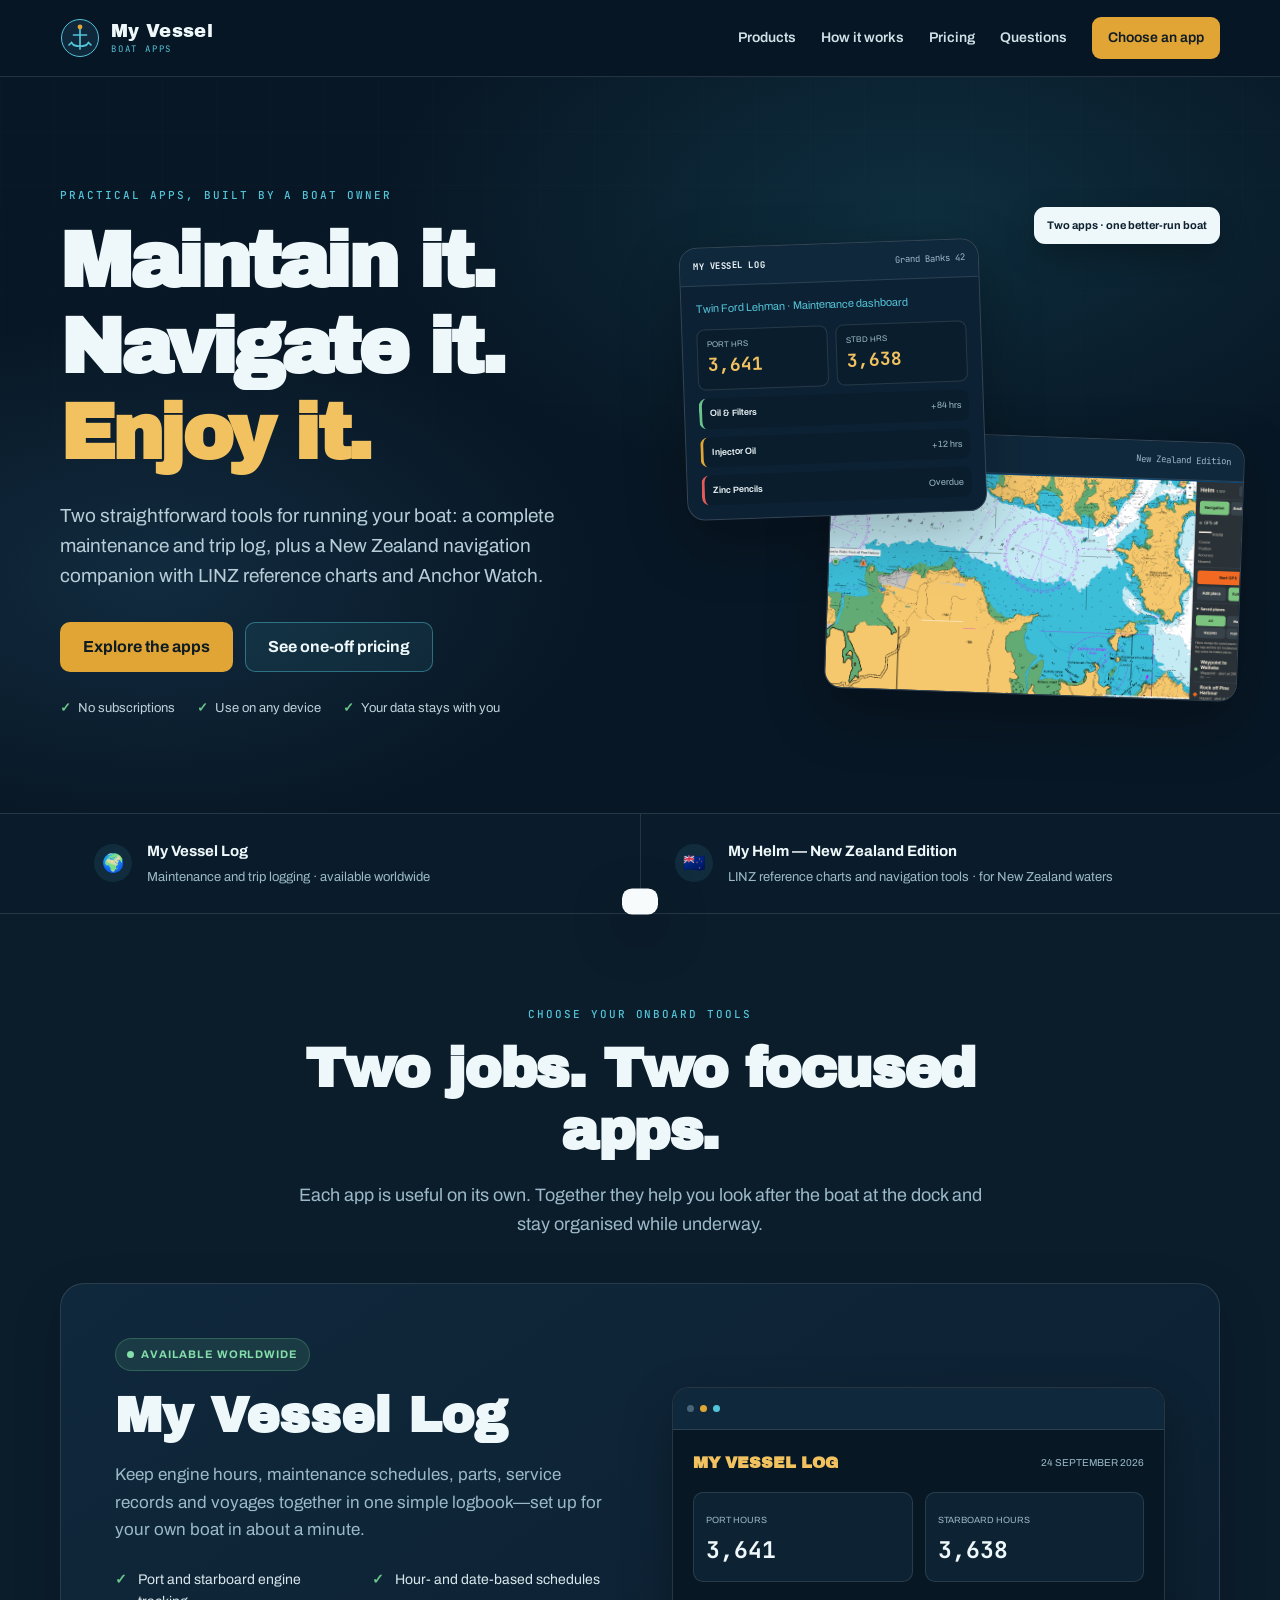
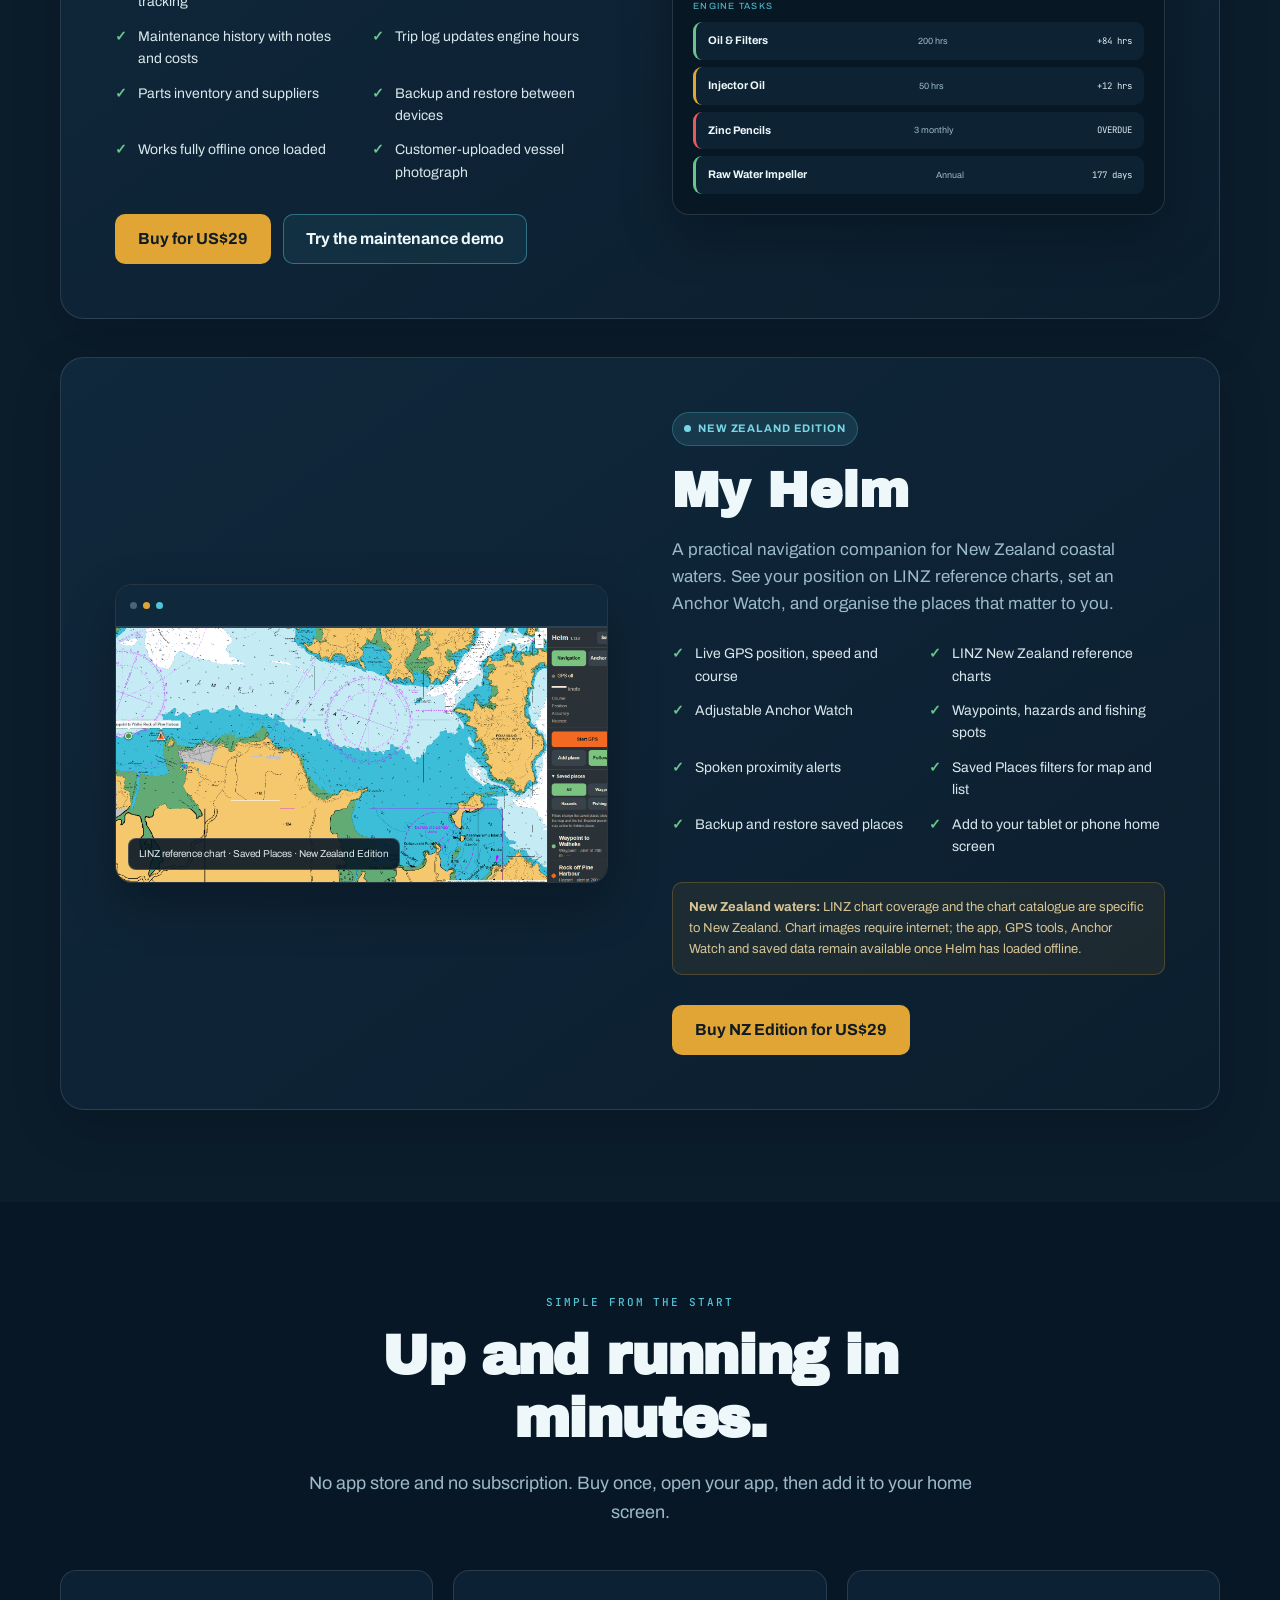
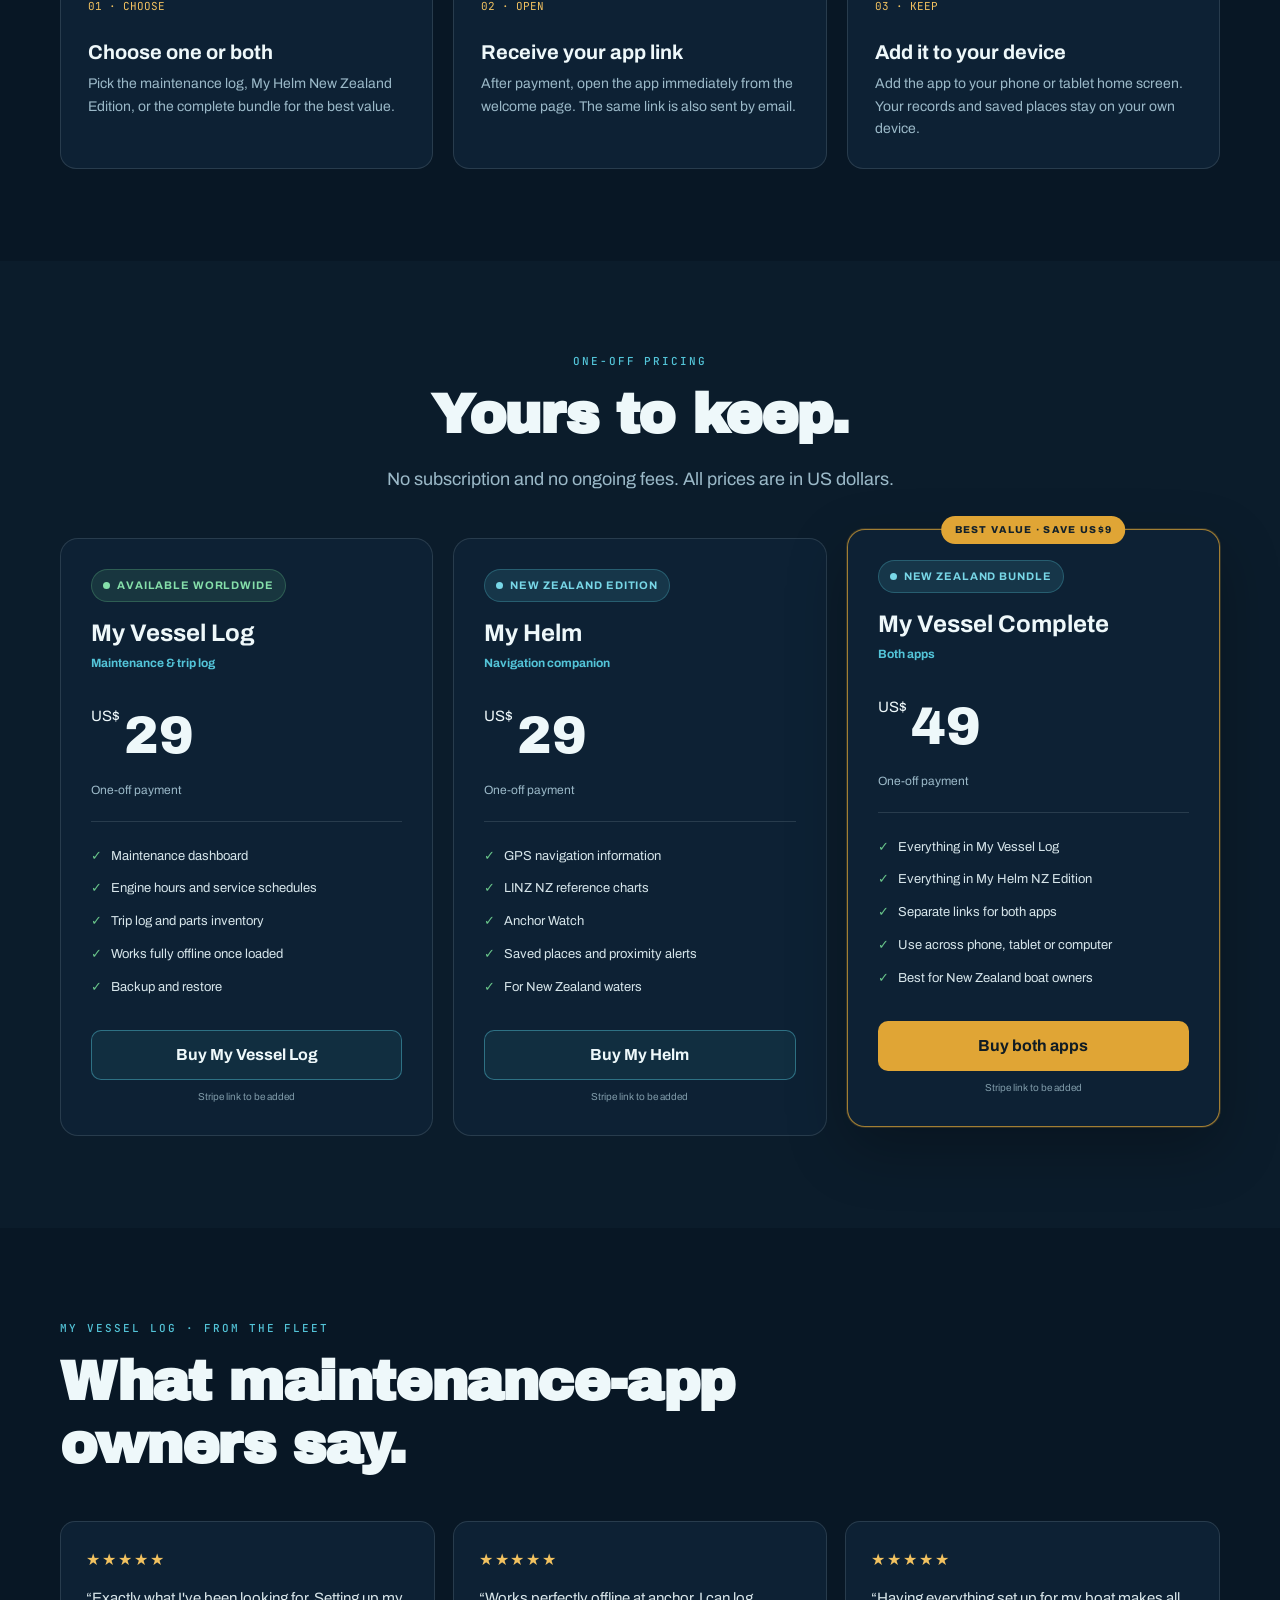
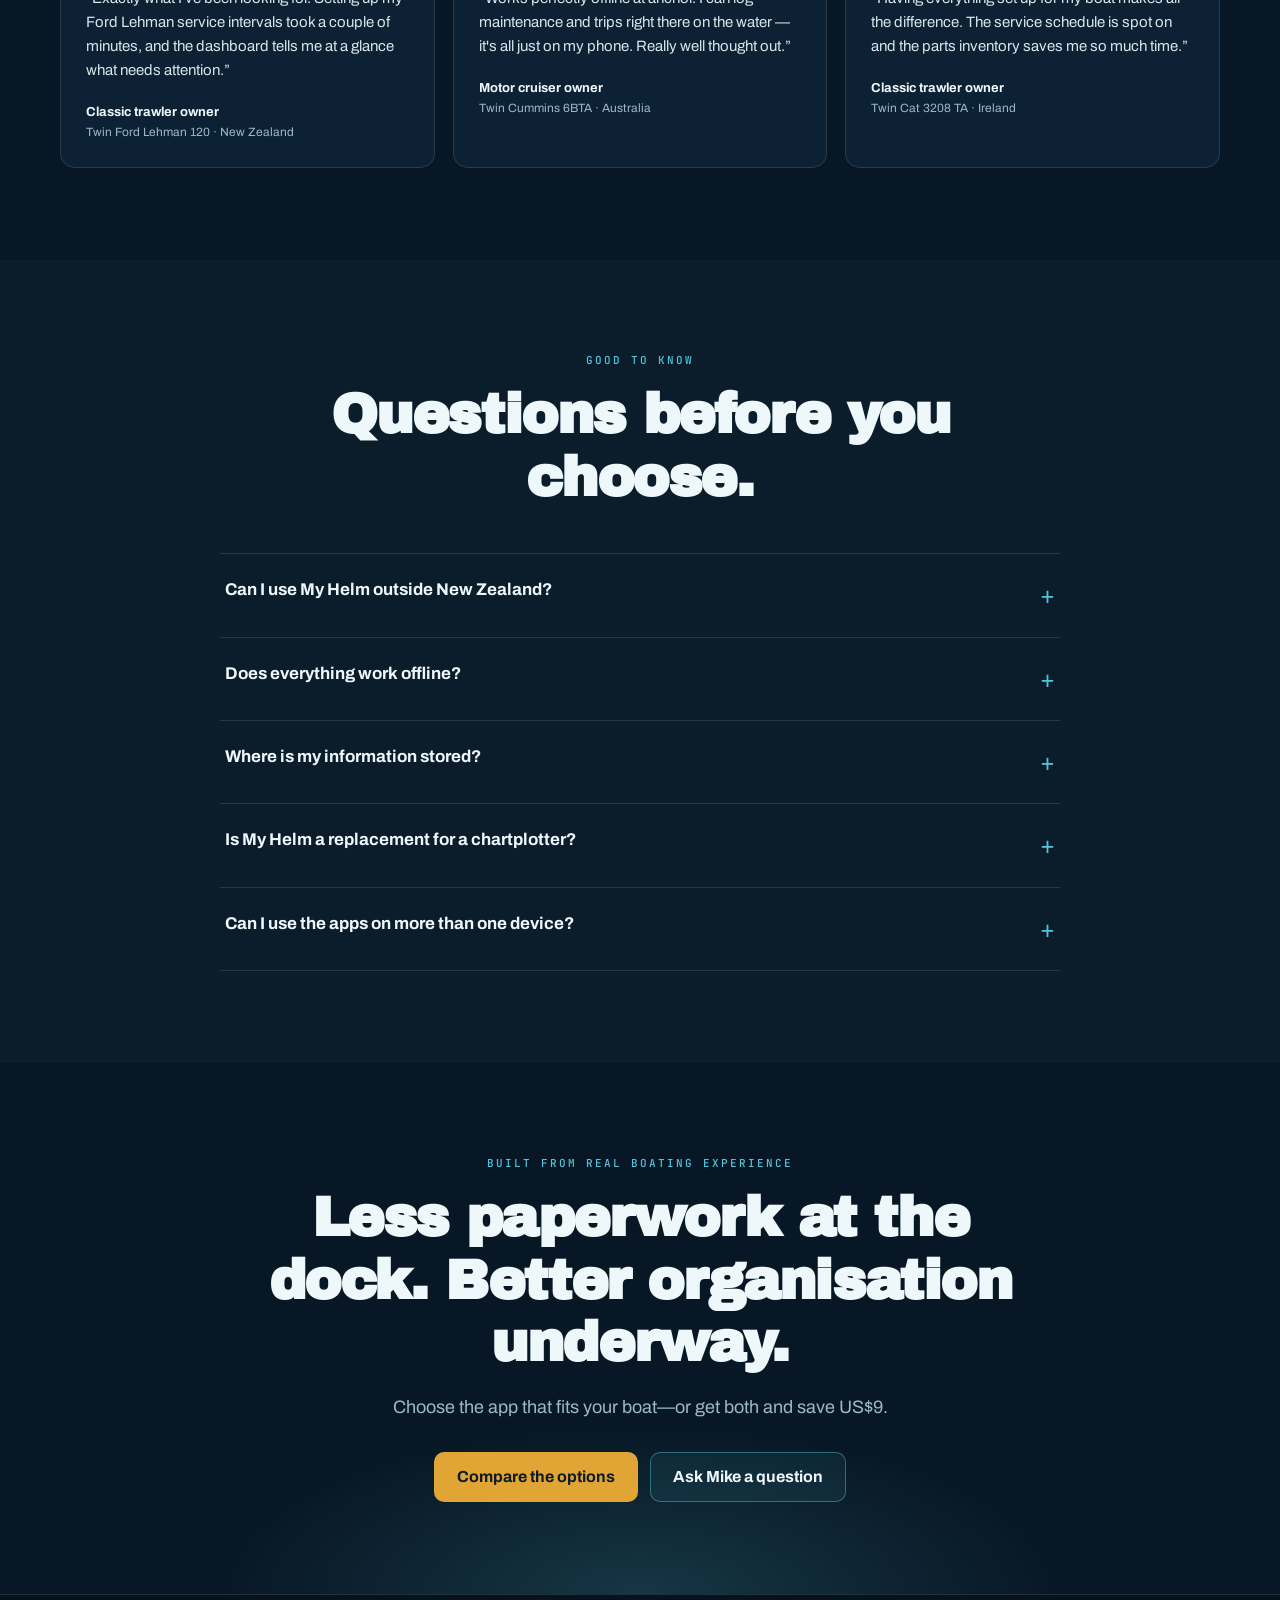
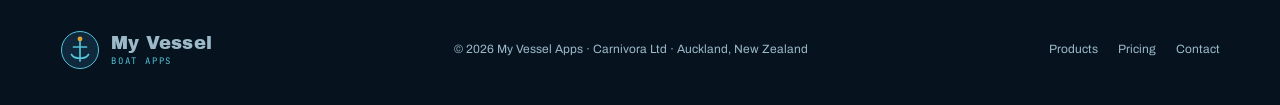
==== commit 29038273: "Add files via upload" ====
--- a/index.html
+++ b/index.html
@@ -3,750 +3,291 @@
 <head>
 <meta charset="UTF-8">
 <meta name="viewport" content="width=device-width, initial-scale=1.0">
-<title>My Vessel Log — Personalised Boat Maintenance Apps</title>
-<meta name="description" content="A personalised boat maintenance app built specifically for your vessel. Track engine hours, service intervals and maintenance history — all in one place on your phone.">
+<meta name="description" content="My Vessel Apps: practical maintenance and navigation tools built by a boat owner, for boat owners. My Vessel Log is available worldwide; My Helm is designed for New Zealand waters.">
+<meta name="theme-color" content="#081725">
+<title>My Vessel Apps — Maintenance and Navigation Tools for Boat Owners</title>
 <link rel="preconnect" href="https://fonts.googleapis.com">
-<link href="https://fonts.googleapis.com/css2?family=Playfair+Display:wght@400;700;900&family=Source+Sans+3:wght@300;400;600&display=swap" rel="stylesheet">
+<link rel="preconnect" href="https://fonts.gstatic.com" crossorigin>
+<link href="https://fonts.googleapis.com/css2?family=Archivo:wght@400;500;600;700&family=Archivo+Black&family=JetBrains+Mono:wght@400;500&display=swap" rel="stylesheet">
 <style>
-:root {
-  --navy:   #0B1C2E;
-  --navy2:  #112338;
-  --navy3:  #1A3450;
-  --teal:   #3DBFB8;
-  --brass:  #C8922A;
-  --brass2: #E8B84B;
-  --cream:  #F5F0E8;
-  --cream2: #EDE8DC;
-  --white:  #FFFFFF;
-  --muted:  #8BAABF;
-  --text:   #1A2A3A;
+:root{
+  --ocean:#081725;--deep:#0d2134;--hull:#122c43;--steel:#1b3f59;
+  --foam:#eef8fa;--muted:#9bb9c8;--wake:#53c4d8;--wake-dark:#207f95;
+  --brass:#e0a535;--brass-light:#f2c260;--green:#69c58a;--orange:#f26a21;
+  --line:rgba(238,248,250,.12);--shadow:0 22px 60px rgba(0,0,0,.26);
+  --serif:'Archivo Black',sans-serif;--sans:'Archivo',sans-serif;--mono:'JetBrains Mono',monospace;
 }
-
-*, *::before, *::after { box-sizing: border-box; margin: 0; padding: 0; }
-
-html { scroll-behavior: smooth; }
-
-body {
-  font-family: 'Source Sans 3', sans-serif;
-  background: var(--navy);
-  color: var(--white);
-  overflow-x: hidden;
+*{box-sizing:border-box;margin:0;padding:0}
+html{scroll-behavior:smooth}
+body{font-family:var(--sans);color:var(--foam);background:var(--ocean);line-height:1.6;-webkit-font-smoothing:antialiased}
+a{color:inherit;text-decoration:none}
+button,a{touch-action:manipulation}
+img{max-width:100%;display:block}
+.wrap{width:min(1160px,calc(100% - 40px));margin:0 auto}
+.skip{position:absolute;left:-9999px}.skip:focus{left:16px;top:16px;background:#fff;color:#000;padding:10px 14px;z-index:100}
+
+/* Navigation */
+nav{position:sticky;top:0;z-index:50;background:rgba(8,23,37,.91);backdrop-filter:blur(14px);border-bottom:1px solid var(--line)}
+.nav-inner{height:76px;display:flex;align-items:center;justify-content:space-between;gap:24px}
+.brand{display:flex;align-items:center;gap:11px;font-family:var(--serif);letter-spacing:.02em}
+.brand-mark{width:40px;height:40px;flex:none}
+.brand-name{font-size:18px;line-height:1}.brand-name small{display:block;font-family:var(--mono);font-size:9px;color:var(--wake);letter-spacing:.2em;margin-top:5px}
+.nav-links{display:flex;align-items:center;gap:25px;font-size:14px;font-weight:600;color:#cfe0e7}
+.nav-links a:hover{color:var(--wake)}
+.nav-cta{background:var(--brass);color:#101c24!important;padding:10px 16px;border-radius:9px}
+
+/* Common */
+section{padding:92px 0}
+.eyebrow{font-family:var(--mono);font-size:11px;letter-spacing:.18em;text-transform:uppercase;color:var(--wake);font-weight:500;margin-bottom:14px}
+.section-head{max-width:760px;margin-bottom:44px}
+.section-head.center{text-align:center;margin-left:auto;margin-right:auto}
+h1,h2,h3{line-height:1.12}
+h1,h2{font-family:var(--serif)}
+h2{font-size:clamp(34px,4.5vw,56px);letter-spacing:-.025em}
+.lead{font-size:18px;color:var(--muted);margin-top:18px;max-width:690px}
+.center .lead{margin-left:auto;margin-right:auto}
+.btn-row{display:flex;gap:12px;flex-wrap:wrap;margin-top:30px}
+.btn{display:inline-flex;align-items:center;justify-content:center;min-height:50px;padding:0 22px;border-radius:10px;font-weight:700;border:1px solid transparent;transition:.18s transform,.18s background,.18s border}
+.btn:hover{transform:translateY(-2px)}
+.btn-primary{background:var(--brass);color:#101c24}.btn-primary:hover{background:var(--brass-light)}
+.btn-secondary{border-color:rgba(83,196,216,.45);background:rgba(83,196,216,.08);color:var(--foam)}
+.btn-secondary:hover{background:rgba(83,196,216,.16)}
+.tag{display:inline-flex;align-items:center;gap:7px;border-radius:999px;padding:7px 11px;font-size:11px;font-weight:700;letter-spacing:.08em;text-transform:uppercase}
+.tag::before{content:"";width:7px;height:7px;border-radius:50%;background:currentColor}
+.tag-world{background:rgba(105,197,138,.13);color:#85dfaa;border:1px solid rgba(105,197,138,.28)}
+.tag-nz{background:rgba(83,196,216,.13);color:#78d7e7;border:1px solid rgba(83,196,216,.28)}
+
+/* Hero */
+.hero{position:relative;overflow:hidden;padding:110px 0 94px;background:
+  radial-gradient(800px 430px at 72% 18%,rgba(35,127,149,.22),transparent 67%),
+  radial-gradient(650px 380px at 12% 68%,rgba(27,63,89,.5),transparent 68%),var(--ocean)}
+.hero::after{content:"";position:absolute;inset:0;pointer-events:none;opacity:.14;background-image:linear-gradient(rgba(255,255,255,.08) 1px,transparent 1px),linear-gradient(90deg,rgba(255,255,255,.08) 1px,transparent 1px);background-size:54px 54px;mask-image:linear-gradient(to bottom,#000,transparent 78%)}
+.hero-grid{position:relative;z-index:1;display:grid;grid-template-columns:1.02fr .98fr;gap:65px;align-items:center}
+.hero h1{font-size:clamp(46px,6vw,78px);letter-spacing:-.045em}
+.hero h1 span{display:block;color:var(--brass-light)}
+.hero-copy{font-size:19px;color:#b7ced8;max-width:620px;margin-top:24px}
+.hero-proof{display:flex;gap:22px;flex-wrap:wrap;margin-top:26px;color:#bed2da;font-size:13px}
+.hero-proof span{display:flex;align-items:center;gap:7px}.hero-proof span::before{content:"✓";color:var(--green);font-weight:700}
+.product-stack{position:relative;min-height:500px}
+.preview{position:absolute;border:1px solid rgba(255,255,255,.16);border-radius:18px;overflow:hidden;box-shadow:var(--shadow);background:var(--deep)}
+.preview-maint{width:56%;left:0;top:40px;z-index:2;transform:rotate(-2deg)}
+.preview-helm{width:77%;right:-4%;bottom:8px;z-index:1;transform:rotate(2deg)}
+.preview-top{height:38px;display:flex;align-items:center;justify-content:space-between;padding:0 13px;background:#10283c;border-bottom:1px solid var(--line);font-family:var(--mono);font-size:9px;color:var(--muted)}
+.preview-top strong{color:var(--foam);letter-spacing:.06em}
+.preview-maint-body{padding:14px}
+.mini-boat{font-size:11px;color:var(--wake);margin-bottom:11px}.mini-hours{display:grid;grid-template-columns:1fr 1fr;gap:8px}
+.mini-stat{background:#0a1d2d;border:1px solid var(--line);border-radius:8px;padding:9px}.mini-stat span{display:block;font-size:8px;text-transform:uppercase;color:var(--muted)}.mini-stat strong{font-family:var(--mono);font-size:18px;color:var(--brass-light)}
+.mini-task{display:flex;justify-content:space-between;align-items:center;margin-top:8px;padding:8px;border-radius:8px;background:#0a1d2d;border-left:3px solid var(--green);font-size:9px}.mini-task.amber{border-left-color:var(--brass)}.mini-task.red{border-left-color:#e65a5a}.mini-task b{font-weight:600}.mini-task span{color:var(--muted)}
+.preview-helm img{width:100%;aspect-ratio:1.88/1;object-fit:cover}
+.floating-note{position:absolute;right:0;top:4px;z-index:3;background:var(--foam);color:#102232;border-radius:11px;padding:10px 13px;font-size:11px;font-weight:700;box-shadow:0 12px 30px rgba(0,0,0,.28)}
+
+/* Availability */
+.availability{padding:0;background:#0a1c2b;border-top:1px solid var(--line);border-bottom:1px solid var(--line)}
+.availability-grid{display:grid;grid-template-columns:1fr 1fr}
+.availability-item{padding:25px 34px;display:flex;align-items:center;gap:15px}.availability-item+*{border-left:1px solid var(--line)}
+.availability-icon{width:38px;height:38px;border-radius:50%;display:grid;place-items:center;background:rgba(83,196,216,.1);font-size:18px}
+.availability-item strong{display:block;font-size:15px}.availability-item span{font-size:13px;color:var(--muted)}
+
+/* Products */
+.products{background:#0b1c2b}
+.product-card{display:grid;grid-template-columns:1fr 1fr;gap:64px;align-items:center;padding:54px;border:1px solid var(--line);border-radius:24px;background:linear-gradient(145deg,#10283c,#0b1e2e);box-shadow:0 18px 50px rgba(0,0,0,.15)}
+.product-card+*{margin-top:38px}.product-card.reverse .product-copy{order:2}.product-card.reverse .product-visual{order:1}
+.product-title{font-family:var(--serif);font-size:clamp(34px,4vw,50px);margin:17px 0 17px}
+.product-copy>p{color:var(--muted);font-size:17px}
+.feature-list{display:grid;grid-template-columns:1fr 1fr;gap:12px 20px;margin-top:26px;list-style:none}
+.feature-list li{position:relative;padding-left:23px;color:#d8e7eb;font-size:14px}.feature-list li::before{content:"✓";position:absolute;left:0;color:var(--green);font-weight:700}
+.visual-shell{border:1px solid rgba(255,255,255,.13);border-radius:17px;background:#071824;overflow:hidden;box-shadow:0 20px 50px rgba(0,0,0,.28)}
+.visual-bar{height:42px;display:flex;align-items:center;gap:6px;padding:0 14px;border-bottom:1px solid var(--line);background:#10283c}
+.visual-bar i{width:7px;height:7px;border-radius:50%;background:#486579}.visual-bar i:nth-child(2){background:var(--brass)}.visual-bar i:nth-child(3){background:var(--wake)}
+.maintenance-screen{padding:20px}
+.maintenance-head{display:flex;align-items:center;justify-content:space-between;margin-bottom:16px}.maintenance-head strong{font-family:var(--serif);color:var(--brass-light)}.maintenance-head span{font-size:10px;color:var(--muted)}
+.maint-hours{display:grid;grid-template-columns:1fr 1fr;gap:12px}.maint-hours div{border:1px solid var(--line);border-radius:10px;padding:12px;background:#0d2233}.maint-hours small{color:var(--muted);font-size:9px;text-transform:uppercase}.maint-hours b{display:block;font-family:var(--mono);font-size:23px;margin-top:2px}
+.maint-section{font-size:9px;letter-spacing:.14em;text-transform:uppercase;color:var(--wake);margin:17px 0 9px}
+.maint-row{display:flex;align-items:center;justify-content:space-between;padding:10px 12px;background:#0d2233;border-radius:9px;margin-top:7px;border-left:3px solid var(--green);font-size:11px}.maint-row.amber{border-left-color:var(--brass)}.maint-row.red{border-left-color:#e65a5a}.maint-row span{color:var(--muted);font-size:9px}.maint-row em{font-style:normal;font-family:var(--mono);font-size:9px;color:#dce9ed}
+.helm-shot{position:relative}.helm-shot img{width:100%;aspect-ratio:1.92/1;object-fit:cover}.shot-label{position:absolute;left:12px;bottom:12px;background:rgba(8,23,37,.9);border:1px solid rgba(255,255,255,.18);padding:7px 10px;border-radius:8px;font-size:10px;color:#dce9ed}
+.notice{margin-top:24px;padding:14px 16px;border-radius:10px;background:rgba(224,165,53,.08);border:1px solid rgba(224,165,53,.25);font-size:13px;color:#d7c494}
+
+/* How */
+.how{background:var(--ocean)}
+.steps{display:grid;grid-template-columns:repeat(3,1fr);gap:20px}
+.step{padding:27px;border:1px solid var(--line);border-radius:16px;background:#0d2134}
+.step-num{font-family:var(--mono);font-size:11px;color:var(--brass-light);margin-bottom:25px}.step h3{font-size:20px;margin-bottom:10px}.step p{color:var(--muted);font-size:14px}
+
+/* Pricing */
+.pricing{background:#0b1c2b}
+.pricing-grid{display:grid;grid-template-columns:repeat(3,1fr);gap:20px;align-items:stretch}
+.price-card{position:relative;padding:30px;border:1px solid var(--line);border-radius:18px;background:#0d2134;display:flex;flex-direction:column}
+.price-card.featured{border-color:rgba(224,165,53,.7);box-shadow:0 0 0 1px rgba(224,165,53,.18),var(--shadow);transform:translateY(-9px)}
+.best{position:absolute;top:-14px;left:50%;transform:translateX(-50%);background:var(--brass);color:#13212a;font-size:10px;text-transform:uppercase;letter-spacing:.13em;font-weight:800;padding:6px 13px;border-radius:999px;white-space:nowrap}
+.price-tag{margin-bottom:18px}.price-card h3{font-size:24px}.price-for{color:var(--wake);font-size:12px;font-weight:700;margin-top:7px}.price{font-family:var(--serif);font-size:52px;margin:21px 0 4px}.price sup{font-family:var(--sans);font-size:15px;vertical-align:top;position:relative;top:10px;margin-right:4px}.once{font-size:12px;color:var(--muted);margin-bottom:20px}
+.price-list{list-style:none;border-top:1px solid var(--line);padding-top:18px;margin-bottom:26px;flex:1}.price-list li{font-size:13px;color:#d6e5ea;padding:6px 0 6px 20px;position:relative}.price-list li::before{content:"✓";position:absolute;left:0;color:var(--green)}
+.price-card .btn{width:100%}.placeholder-note{text-align:center;color:#7f9aa8;font-size:10px;margin-top:9px}
+
+/* Testimonials */
+.testimonials{background:var(--ocean)}
+.quotes{display:grid;grid-template-columns:repeat(3,1fr);gap:18px}
+.quote{padding:25px;border:1px solid var(--line);border-radius:15px;background:#0d2134}.stars{color:var(--brass-light);letter-spacing:.12em;margin-bottom:14px}.quote p{font-size:15px;color:#d8e6ea}.quote footer{margin-top:20px;color:var(--muted);font-size:12px}.quote footer strong{color:var(--foam);display:block;font-size:13px}
+
+/* FAQ */
+.faq{background:#0b1c2b}
+.faq-list{max-width:840px;margin:0 auto;border-top:1px solid var(--line)}
+.faq details{border-bottom:1px solid var(--line);padding:0 5px}.faq summary{cursor:pointer;list-style:none;font-size:17px;font-weight:700;padding:22px 0;display:flex;justify-content:space-between;gap:20px}.faq summary::after{content:"+";color:var(--wake);font-size:24px;font-weight:400}.faq details[open] summary::after{content:"–"}.faq details p{color:var(--muted);font-size:14px;padding:0 40px 22px 0}
+
+/* Final CTA and footer */
+.final-cta{text-align:center;background:radial-gradient(600px 240px at 50% 100%,rgba(83,196,216,.18),transparent 70%),var(--ocean)}
+.final-cta h2{max-width:800px;margin:auto}.final-cta .lead{margin-left:auto;margin-right:auto}
+.final-cta .btn-row{justify-content:center}
+.site-footer{border-top:1px solid var(--line);padding:35px 0;background:#06131f}
+.footer-row{display:flex;align-items:center;justify-content:space-between;gap:24px;color:var(--muted);font-size:12px}.footer-links{display:flex;gap:20px}.footer-links a:hover{color:var(--wake)}
+.toast{position:fixed;z-index:100;left:50%;bottom:22px;transform:translate(-50%,140%);background:#f7fbfc;color:#122636;padding:13px 18px;border-radius:10px;box-shadow:0 18px 50px rgba(0,0,0,.35);font-size:13px;font-weight:700;transition:transform .25s;max-width:calc(100% - 32px);text-align:center}.toast.show{transform:translate(-50%,0)}
+
+@media(max-width:900px){
+  .nav-links a:not(.nav-cta){display:none}.hero-grid{grid-template-columns:1fr}.hero{padding-top:80px}.product-stack{min-height:460px;max-width:700px;width:100%;margin:auto}.product-card{grid-template-columns:1fr;gap:38px;padding:38px}.product-card.reverse .product-copy,.product-card.reverse .product-visual{order:initial}.pricing-grid{grid-template-columns:1fr;max-width:560px;margin:auto}.price-card.featured{transform:none;margin:12px 0}.quotes{grid-template-columns:1fr}.steps{grid-template-columns:1fr}.availability-grid{grid-template-columns:1fr}.availability-item+*{border-left:0;border-top:1px solid var(--line)}
 }
-
-/* ── NAVIGATION ─────────────────────────────────────────── */
-nav {
-  position: fixed; top: 0; left: 0; right: 0; z-index: 100;
-  display: flex; align-items: center; justify-content: space-between;
-  padding: 1rem 2.5rem;
-  background: rgba(11,28,46,0.92);
-  backdrop-filter: blur(12px);
-  border-bottom: 1px solid rgba(61,191,184,0.15);
-}
-
-.nav-logo { display: flex; align-items: center; gap: 0.75rem; text-decoration: none; }
-.nav-logo-text { font-family: 'Playfair Display', serif; font-size: 1.1rem; color: var(--white); letter-spacing: 0.03em; }
-.nav-logo-text span { color: var(--teal); }
-
-.nav-links { display: flex; align-items: center; gap: 2rem; }
-.nav-links a { color: var(--muted); text-decoration: none; font-size: 0.9rem; font-weight: 400; transition: color 0.2s; }
-.nav-links a:hover { color: var(--white); }
-.nav-cta {
-  background: var(--brass); color: var(--navy) !important; font-weight: 600 !important;
-  padding: 0.5rem 1.25rem; border-radius: 4px; transition: background 0.2s !important;
-}
-.nav-cta:hover { background: var(--brass2) !important; }
-
-/* ── HERO ───────────────────────────────────────────────── */
-.hero {
-  min-height: 100vh;
-  display: flex; align-items: center;
-  padding: 7rem 2.5rem 4rem;
-  position: relative;
-  overflow: hidden;
-}
-
-.hero-bg {
-  position: absolute; inset: 0;
-  background:
-    radial-gradient(ellipse 80% 60% at 70% 50%, rgba(61,191,184,0.06) 0%, transparent 70%),
-    radial-gradient(ellipse 50% 80% at 20% 80%, rgba(200,146,42,0.04) 0%, transparent 60%),
-    linear-gradient(160deg, #0B1C2E 0%, #0D2135 50%, #091929 100%);
-}
-
-.hero-grid {
-  position: absolute; inset: 0; opacity: 0.04;
-  background-image:
-    linear-gradient(rgba(61,191,184,0.5) 1px, transparent 1px),
-    linear-gradient(90deg, rgba(61,191,184,0.5) 1px, transparent 1px);
-  background-size: 60px 60px;
-}
-
-.hero-content {
-  position: relative; z-index: 1;
-  max-width: 1100px; margin: 0 auto;
-  display: grid; grid-template-columns: 1fr 1fr; gap: 4rem; align-items: center;
-}
-
-.hero-eyebrow {
-  display: inline-flex; align-items: center; gap: 0.5rem;
-  background: rgba(61,191,184,0.1); border: 1px solid rgba(61,191,184,0.25);
-  color: var(--teal); font-size: 0.8rem; font-weight: 600; letter-spacing: 0.12em; text-transform: uppercase;
-  padding: 0.35rem 0.85rem; border-radius: 2px; margin-bottom: 1.5rem;
-}
-
-.hero-title {
-  font-family: 'Playfair Display', serif;
-  font-size: clamp(2.4rem, 4vw, 3.6rem);
-  font-weight: 900; line-height: 1.1;
-  margin-bottom: 1.5rem;
-}
-
-.hero-title em { color: var(--teal); font-style: normal; }
-
-.hero-sub {
-  font-size: 1.1rem; color: rgba(255,255,255,0.75); line-height: 1.7;
-  margin-bottom: 2.5rem; font-weight: 300;
-}
-
-.hero-actions { display: flex; gap: 1rem; flex-wrap: wrap; }
-
-.btn-primary {
-  display: inline-flex; align-items: center; gap: 0.5rem;
-  background: var(--brass); color: var(--navy);
-  font-family: 'Source Sans 3', sans-serif; font-weight: 700; font-size: 1rem;
-  padding: 0.85rem 2rem; border-radius: 4px; text-decoration: none;
-  transition: background 0.2s, transform 0.15s;
-  border: none; cursor: pointer;
-}
-.btn-primary:hover { background: var(--brass2); transform: translateY(-1px); }
-
-.btn-secondary {
-  display: inline-flex; align-items: center; gap: 0.5rem;
-  background: transparent; color: var(--white);
-  font-family: 'Source Sans 3', sans-serif; font-weight: 600; font-size: 1rem;
-  padding: 0.85rem 2rem; border-radius: 4px; text-decoration: none;
-  border: 1px solid rgba(255,255,255,0.25);
-  transition: border-color 0.2s, transform 0.15s;
-}
-.btn-secondary:hover { border-color: rgba(255,255,255,0.6); transform: translateY(-1px); }
-
-/* Hero phone mockup */
-.hero-visual {
-  display: flex; justify-content: center; align-items: center;
-  position: relative;
-  flex-direction: column; gap: 1.5rem;
-}
-
-.boat-photo-wrap {
-  position: relative; width: 100%;
-  border-radius: 12px; overflow: hidden;
-  border: 2px solid rgba(61,191,184,0.25);
-  box-shadow: 0 20px 60px rgba(0,0,0,0.5);
-  aspect-ratio: 16/9;
-  background: #0D2135;
-}
-
-.boat-photo-wrap img {
-  width: 100%; height: 100%; object-fit: cover; display: block;
-}
-
-.boat-photo-caption {
-  position: absolute; bottom: 0; left: 0; right: 0;
-  background: linear-gradient(transparent, rgba(10,22,36,0.92));
-  padding: 1.5rem 1rem 0.75rem;
-  font-size: 0.8rem; color: rgba(255,255,255,0.75);
-  font-style: italic;
-}
-
-.boat-photo-badge {
-  position: absolute; top: 12px; right: 12px;
-  background: rgba(61,191,184,0.15); border: 1px solid rgba(61,191,184,0.35);
-  color: #3DBFB8; font-size: 0.7rem; font-weight: 600;
-  padding: 0.2rem 0.6rem; border-radius: 20px; letter-spacing: 0.08em;
-  text-transform: uppercase;
-}
-
-.visual-row {
-  display: flex; gap: 1.5rem; align-items: flex-start; width: 100%;
-}
-
-.visual-row .phone-frame {
-  flex-shrink: 0;
-}
-
-.phone-frame {
-  width: 280px;
-  background: #0D1F35;
-  border: 2px solid rgba(61,191,184,0.3);
-  border-radius: 36px;
-  padding: 1rem;
-  box-shadow: 0 40px 80px rgba(0,0,0,0.6), 0 0 0 1px rgba(61,191,184,0.1), inset 0 1px 0 rgba(255,255,255,0.05);
-  position: relative;
-  animation: float 4s ease-in-out infinite;
-}
-
-@keyframes float {
-  0%,100% { transform: translateY(0); }
-  50%      { transform: translateY(-12px); }
-}
-
-.phone-notch {
-  width: 80px; height: 6px; background: #0a1520;
-  border-radius: 3px; margin: 0 auto 1rem;
-}
-
-.phone-screen { background: #0B1C2E; border-radius: 24px; overflow: hidden; }
-
-.ps-header {
-  background: #0D2135; padding: 0.75rem 1rem;
-  display: flex; align-items: center; gap: 0.5rem;
-  border-bottom: 1px solid rgba(61,191,184,0.15);
-}
-
-.ps-anchor { font-size: 1rem; }
-
-.ps-title-block {}
-.ps-title { font-family: 'Playfair Display', serif; font-size: 0.75rem; color: var(--brass2); font-weight: 700; }
-.ps-vessel { font-size: 0.6rem; color: var(--muted); }
-
-.ps-hrs {
-  display: grid; grid-template-columns: 1fr 1fr; gap: 0.4rem; padding: 0.6rem;
-}
-.ps-hr-box {
-  background: rgba(255,255,255,0.04); border: 1px solid rgba(61,191,184,0.15);
-  border-radius: 6px; padding: 0.4rem 0.5rem;
-}
-.ps-hr-label { font-size: 0.45rem; color: var(--muted); letter-spacing: 0.08em; text-transform: uppercase; }
-.ps-hr-val { font-size: 1rem; font-weight: 700; color: var(--teal); }
-
-.ps-tasks { padding: 0.4rem 0.6rem; }
-.ps-task-label { font-size: 0.5rem; color: var(--muted); letter-spacing: 0.1em; text-transform: uppercase; margin-bottom: 0.4rem; }
-
-.ps-task {
-  display: flex; align-items: center; justify-content: space-between;
-  padding: 0.4rem 0.5rem; border-radius: 5px; margin-bottom: 0.3rem;
-  border-left: 2px solid transparent;
-}
-.ps-task.green  { background: rgba(46,125,82,0.15);  border-left-color: #2E7D52; }
-.ps-task.amber  { background: rgba(200,146,42,0.15); border-left-color: var(--brass); }
-.ps-task.red    { background: rgba(180,50,50,0.15);  border-left-color: #B43232; }
-
-.ps-task-name { font-size: 0.55rem; color: rgba(255,255,255,0.85); }
-.ps-task-freq { font-size: 0.48rem; color: var(--muted); }
-.ps-task-badge { font-size: 0.45rem; font-weight: 600; padding: 0.1rem 0.35rem; border-radius: 3px; }
-.green  .ps-task-badge { background: rgba(46,125,82,0.3); color: #5DBF8A; }
-.amber  .ps-task-badge { background: rgba(200,146,42,0.3); color: var(--brass2); }
-.red    .ps-task-badge { background: rgba(180,50,50,0.3); color: #E87070; }
-
-.ps-nav {
-  display: grid; grid-template-columns: repeat(5,1fr);
-  border-top: 1px solid rgba(61,191,184,0.1);
-  padding: 0.5rem 0 0.3rem;
-}
-.ps-nav-item { text-align: center; font-size: 0.42rem; color: var(--muted); }
-.ps-nav-item.active { color: var(--brass2); }
-.ps-nav-icon { font-size: 0.9rem; display: block; }
-
-/* ── LOGOS / TRUST BAR ─────────────────────────────────── */
-.trust-bar {
-  background: rgba(255,255,255,0.02);
-  border-top: 1px solid rgba(255,255,255,0.06);
-  border-bottom: 1px solid rgba(255,255,255,0.06);
-  padding: 1.5rem 2.5rem;
-  text-align: center;
-}
-.trust-bar p { font-size: 0.8rem; color: var(--muted); letter-spacing: 0.1em; text-transform: uppercase; margin-bottom: 1rem; }
-.trust-engines {
-  display: flex; justify-content: center; gap: 2.5rem; flex-wrap: wrap;
-}
-.trust-engines span { font-size: 0.85rem; color: rgba(255,255,255,0.5); font-weight: 600; }
-
-/* ── SECTIONS ───────────────────────────────────────────── */
-section { padding: 6rem 2.5rem; }
-
-.section-inner { max-width: 1100px; margin: 0 auto; }
-
-.section-eyebrow {
-  font-size: 0.75rem; font-weight: 600; letter-spacing: 0.14em; text-transform: uppercase;
-  color: var(--teal); margin-bottom: 1rem;
-}
-
-.section-title {
-  font-family: 'Playfair Display', serif;
-  font-size: clamp(1.8rem, 3vw, 2.6rem); font-weight: 700; line-height: 1.2;
-  margin-bottom: 1.25rem;
-}
-
-.section-sub {
-  font-size: 1.05rem; color: rgba(255,255,255,0.65); line-height: 1.7;
-  max-width: 580px; font-weight: 300;
-}
-
-/* ── HOW IT WORKS ───────────────────────────────────────── */
-.how { background: var(--navy2); }
-
-.steps {
-  display: grid; grid-template-columns: repeat(3,1fr); gap: 2rem; margin-top: 3.5rem;
-}
-
-.step {
-  position: relative; padding: 2rem;
-  background: rgba(255,255,255,0.03);
-  border: 1px solid rgba(255,255,255,0.07);
-  border-radius: 8px;
-  transition: border-color 0.3s;
-}
-.step:hover { border-color: rgba(61,191,184,0.3); }
-
-.step-num {
-  font-family: 'Playfair Display', serif;
-  font-size: 3.5rem; font-weight: 900; line-height: 1;
-  color: rgba(61,191,184,0.15); margin-bottom: 1rem;
-}
-
-.step h3 { font-size: 1.1rem; font-weight: 600; margin-bottom: 0.75rem; }
-.step p { font-size: 0.95rem; color: rgba(255,255,255,0.6); line-height: 1.6; }
-
-.step-connector {
-  position: absolute; top: 2.5rem; right: -1rem;
-  width: 2rem; height: 1px; background: rgba(61,191,184,0.25);
-  display: none;
-}
-
-/* ── FEATURES ───────────────────────────────────────────── */
-.features-grid {
-  display: grid; grid-template-columns: repeat(3,1fr); gap: 1.5rem; margin-top: 3.5rem;
-}
-
-.feature-card {
-  padding: 1.75rem;
-  background: rgba(255,255,255,0.03);
-  border: 1px solid rgba(255,255,255,0.07);
-  border-radius: 8px;
-  transition: transform 0.2s, border-color 0.2s;
-}
-.feature-card:hover { transform: translateY(-3px); border-color: rgba(200,146,42,0.3); }
-
-.feature-icon {
-  width: 44px; height: 44px;
-  background: rgba(200,146,42,0.12); border: 1px solid rgba(200,146,42,0.25);
-  border-radius: 8px; display: flex; align-items: center; justify-content: center;
-  font-size: 1.3rem; margin-bottom: 1.1rem;
-}
-
-.feature-card h3 { font-size: 1rem; font-weight: 600; margin-bottom: 0.6rem; }
-.feature-card p { font-size: 0.9rem; color: rgba(255,255,255,0.55); line-height: 1.6; }
-
-/* ── PRICING ────────────────────────────────────────────── */
-.pricing { background: var(--navy2); }
-
-.pricing-grid {
-  display: grid; grid-template-columns: 1fr 1fr; gap: 2rem;
-  max-width: 780px; margin: 3.5rem auto 0;
-}
-
-.pricing-card {
-  padding: 2.5rem;
-  background: rgba(255,255,255,0.03);
-  border: 1px solid rgba(255,255,255,0.1);
-  border-radius: 12px;
-  position: relative;
-}
-
-.pricing-card.featured {
-  background: rgba(61,191,184,0.05);
-  border-color: rgba(61,191,184,0.35);
-}
-
-.pricing-badge {
-  position: absolute; top: -12px; left: 50%; transform: translateX(-50%);
-  background: var(--teal); color: var(--navy);
-  font-size: 0.7rem; font-weight: 700; letter-spacing: 0.1em; text-transform: uppercase;
-  padding: 0.25rem 0.85rem; border-radius: 20px;
-}
-
-.pricing-tier { font-size: 0.75rem; color: var(--muted); letter-spacing: 0.1em; text-transform: uppercase; margin-bottom: 0.5rem; }
-.pricing-name { font-family: 'Playfair Display', serif; font-size: 1.5rem; font-weight: 700; margin-bottom: 1.5rem; }
-
-.pricing-amount { display: flex; align-items: baseline; gap: 0.25rem; margin-bottom: 0.35rem; }
-.pricing-currency { font-size: 1.2rem; color: var(--muted); }
-.pricing-price { font-size: 3rem; font-weight: 700; line-height: 1; }
-.pricing-period { font-size: 0.9rem; color: var(--muted); }
-.pricing-sub { font-size: 0.85rem; color: var(--muted); margin-bottom: 2rem; }
-
-.pricing-features { list-style: none; margin-bottom: 2rem; }
-.pricing-features li {
-  display: flex; align-items: flex-start; gap: 0.6rem;
-  font-size: 0.9rem; color: rgba(255,255,255,0.75); padding: 0.4rem 0;
-  border-bottom: 1px solid rgba(255,255,255,0.05);
-}
-.pricing-features li:last-child { border-bottom: none; }
-.pricing-features li::before { content: '✓'; color: var(--teal); font-weight: 700; flex-shrink: 0; margin-top: 0.05rem; }
-
-.btn-tier1 {
-  display: block; text-align: center; text-decoration: none;
-  background: rgba(255,255,255,0.08); color: var(--white);
-  font-family: 'Source Sans 3', sans-serif; font-weight: 600; font-size: 0.95rem;
-  padding: 0.85rem; border-radius: 6px; border: 1px solid rgba(255,255,255,0.15);
-  transition: background 0.2s;
-}
-.btn-tier1:hover { background: rgba(255,255,255,0.14); }
-
-.btn-tier2 {
-  display: block; text-align: center; text-decoration: none;
-  background: var(--brass); color: var(--navy);
-  font-family: 'Source Sans 3', sans-serif; font-weight: 700; font-size: 0.95rem;
-  padding: 0.85rem; border-radius: 6px;
-  transition: background 0.2s;
-}
-.btn-tier2:hover { background: var(--brass2); }
-
-/* ── TESTIMONIALS ───────────────────────────────────────── */
-.testimonials-grid {
-  display: grid; grid-template-columns: repeat(3,1fr); gap: 1.5rem; margin-top: 3.5rem;
-}
-
-.testimonial-card {
-  padding: 1.75rem;
-  background: rgba(255,255,255,0.03);
-  border: 1px solid rgba(255,255,255,0.07);
-  border-radius: 8px;
-}
-
-.testimonial-stars { color: var(--brass2); font-size: 0.85rem; margin-bottom: 1rem; }
-.testimonial-text { font-size: 0.95rem; color: rgba(255,255,255,0.7); line-height: 1.7; margin-bottom: 1.25rem; font-style: italic; }
-.testimonial-author { font-size: 0.85rem; font-weight: 600; }
-.testimonial-vessel { font-size: 0.8rem; color: var(--muted); }
-
-/* ── CTA ────────────────────────────────────────────────── */
-.cta-section {
-  text-align: center;
-  background: linear-gradient(135deg, rgba(61,191,184,0.08) 0%, rgba(200,146,42,0.05) 100%);
-  border-top: 1px solid rgba(61,191,184,0.15);
-  border-bottom: 1px solid rgba(61,191,184,0.15);
-}
-
-.cta-section .section-title { margin-bottom: 1rem; }
-.cta-section .section-sub { margin: 0 auto 2.5rem; }
-.cta-actions { display: flex; justify-content: center; gap: 1rem; flex-wrap: wrap; }
-
-/* ── FOOTER ─────────────────────────────────────────────── */
-footer {
-  padding: 3rem 2.5rem;
-  border-top: 1px solid rgba(255,255,255,0.06);
-  display: flex; align-items: center; justify-content: space-between; flex-wrap: wrap; gap: 1rem;
-}
-
-.footer-logo { display: flex; align-items: center; gap: 0.6rem; }
-.footer-logo-text { font-family: 'Playfair Display', serif; font-size: 0.95rem; color: rgba(255,255,255,0.6); }
-.footer-logo-text span { color: var(--teal); }
-.footer-copy { font-size: 0.8rem; color: var(--muted); }
-.footer-links { display: flex; gap: 1.5rem; }
-.footer-links a { font-size: 0.8rem; color: var(--muted); text-decoration: none; }
-.footer-links a:hover { color: var(--white); }
-
-/* ── RESPONSIVE ─────────────────────────────────────────── */
-@media (max-width: 768px) {
-  nav { padding: 1rem 1.25rem; }
-  .nav-links { display: none; }
-  .hero { padding: 6rem 1.25rem 3rem; }
-  .hero-content { grid-template-columns: 1fr; gap: 3rem; }
-  .hero-visual { order: -1; }
-  .phone-frame { width: 220px; }
-  section { padding: 4rem 1.25rem; }
-  .steps { grid-template-columns: 1fr; }
-  .features-grid { grid-template-columns: 1fr 1fr; }
-  .pricing-grid { grid-template-columns: 1fr; }
-  .testimonials-grid { grid-template-columns: 1fr; }
-  footer { flex-direction: column; text-align: center; }
-}
-
-@media (max-width: 480px) {
-  .features-grid { grid-template-columns: 1fr; }
+@media(max-width:600px){
+  .wrap{width:min(100% - 28px,1160px)}section{padding:68px 0}.nav-inner{height:68px}.brand-name{font-size:16px}.nav-cta{padding:9px 12px;font-size:12px}.hero{padding:70px 0 64px}.hero h1{font-size:44px}.hero-copy{font-size:17px}.product-stack{min-height:340px}.preview-maint{width:59%;top:24px}.preview-helm{width:80%;bottom:0}.floating-note{font-size:9px}.product-card{padding:25px;border-radius:18px}.feature-list{grid-template-columns:1fr}.product-title{font-size:35px}.availability-item{padding:21px 10px}.footer-row{flex-direction:column;text-align:center}.footer-links{flex-wrap:wrap;justify-content:center}.price{font-size:46px}
 }
 </style>
 </head>
 <body>
-
-<!-- NAV -->
-<nav>
-  <a href="#" class="nav-logo">
-    <svg width="32" height="32" viewBox="0 0 32 32" fill="none">
-      <circle cx="16" cy="16" r="15" fill="#0D2135" stroke="#3DBFB8" stroke-width="1.2"/>
-      <line x1="16" y1="6" x2="16" y2="26" stroke="#3DBFB8" stroke-width="1.5" stroke-linecap="round"/>
-      <line x1="10" y1="12" x2="22" y2="12" stroke="#3DBFB8" stroke-width="1.5" stroke-linecap="round"/>
-      <path d="M10 22 Q16 26 22 22" stroke="#C8922A" stroke-width="1.5" fill="none" stroke-linecap="round"/>
-      <circle cx="16" cy="8" r="2" fill="#C8922A"/>
-    </svg>
-    <span class="nav-logo-text">My Vessel <span>Log</span></span>
-  </a>
-  <div class="nav-links">
-    <a href="#how">How it works</a>
-    <a href="#features">Features</a>
-    <a href="#pricing">Pricing</a>
-    <a href="#pricing" class="nav-cta">Get the app</a>
+<a class="skip" href="#main">Skip to content</a>
+
+<nav aria-label="Main navigation">
+  <div class="wrap nav-inner">
+    <a class="brand" href="#top" aria-label="My Vessel Apps home">
+      <svg class="brand-mark" viewBox="0 0 40 40" fill="none" aria-hidden="true"><circle cx="20" cy="20" r="18.5" fill="#10283c" stroke="#53c4d8"/><circle cx="20" cy="9" r="2.4" fill="#e0a535"/><path d="M20 11.5V31M13.5 17h13M11.5 24.5c2.5 5 14.5 5 17 0M11.5 24.5 9 27M11.5 24.5l2.2 2.8M28.5 24.5 31 27M28.5 24.5l-2.2 2.8" stroke="#53c4d8" stroke-width="1.7" stroke-linecap="round" stroke-linejoin="round"/></svg>
+      <span class="brand-name">My Vessel<small>BOAT APPS</small></span>
+    </a>
+    <div class="nav-links">
+      <a href="#products">Products</a><a href="#how">How it works</a><a href="#pricing">Pricing</a><a href="#faq">Questions</a><a class="nav-cta" href="#pricing">Choose an app</a>
+    </div>
   </div>
 </nav>
 
-<!-- HERO -->
-<section class="hero">
-  <div class="hero-bg"></div>
-  <div class="hero-grid"></div>
-  <div class="hero-content">
+<main id="main">
+<section class="hero" id="top">
+  <div class="wrap hero-grid">
     <div>
-      <div class="hero-eyebrow">
-        <svg width="10" height="10" viewBox="0 0 10 10"><circle cx="5" cy="5" r="4" fill="#3DBFB8"/></svg>
-        Built for trawler & motor cruiser owners
-      </div>
-      <h1 class="hero-title">Your boat.<br>Your engines.<br><em>Your app.</em></h1>
-      <p class="hero-sub">A maintenance and trip logbook for your vessel — track engine hours, servicing and voyages on your phone, tablet or computer. Buy it once, set it up yourself in a minute, and it's yours. Works offline.</p>
-      <div class="hero-actions">
-        <a href="#pricing" class="btn-primary">Get the app →</a>
-        <a href="https://mikesmillie59-droid.github.io/myvessel-log/demo.html" class="btn-secondary">Try the live demo →</a>
-      </div>
-    </div>
-    <div class="hero-visual">
-      <div class="boat-photo-wrap">
-        <img id="boatHeroImg" src="App pic.png" alt="Grand Banks 42 trawler — My Vessel Log in action"
-             onerror="this.src='boat.jpg'; this.onerror=function(){this.closest('.boat-photo-wrap').style.display='none';};">
-        <div class="boat-photo-caption">My Grand Banks 42 — the boat that inspired My Vessel Log</div>
-        <div class="boat-photo-badge">Real boat. Real data.</div>
-      </div>
-      <div class="phone-frame">
-        <div class="phone-notch"></div>
-        <div class="phone-screen">
-          <div class="ps-header">
-            <span class="ps-anchor">⚓</span>
-            <div class="ps-title-block">
-              <div class="ps-title">MY VESSEL LOG</div>
-              <div class="ps-vessel">Grand Banks 42 · Twin Ford Lehman</div>
-            </div>
-          </div>
-          <div class="ps-hrs">
-            <div class="ps-hr-box">
-              <div class="ps-hr-label">Port Hrs</div>
-              <div class="ps-hr-val">3,641</div>
-            </div>
-            <div class="ps-hr-box">
-              <div class="ps-hr-label">Stbd Hrs</div>
-              <div class="ps-hr-val">3,638</div>
-            </div>
-          </div>
-          <div class="ps-tasks">
-            <div class="ps-task-label">Engine Tasks</div>
-            <div class="ps-task green">
-              <div><div class="ps-task-name">Oil &amp; Filters</div><div class="ps-task-freq">200 hrs</div></div>
-              <div class="ps-task-badge">+84hrs</div>
-            </div>
-            <div class="ps-task amber">
-              <div><div class="ps-task-name">Injector Oil</div><div class="ps-task-freq">50 hrs</div></div>
-              <div class="ps-task-badge">+12hrs</div>
-            </div>
-            <div class="ps-task red">
-              <div><div class="ps-task-name">Zinc Pencils</div><div class="ps-task-freq">3 monthly</div></div>
-              <div class="ps-task-badge">Overdue</div>
-            </div>
-            <div class="ps-task green">
-              <div><div class="ps-task-name">Raw Water Impeller</div><div class="ps-task-freq">annual</div></div>
-              <div class="ps-task-badge">177d</div>
-            </div>
-          </div>
-          <div class="ps-nav">
-            <div class="ps-nav-item active"><span class="ps-nav-icon">📊</span>Dash</div>
-            <div class="ps-nav-item"><span class="ps-nav-icon">⚙️</span>Engines</div>
-            <div class="ps-nav-item"><span class="ps-nav-icon">📋</span>Log</div>
-            <div class="ps-nav-item"><span class="ps-nav-icon">🧭</span>Trips</div>
-            <div class="ps-nav-item"><span class="ps-nav-icon">📦</span>Parts</div>
-          </div>
+      <div class="eyebrow">Practical apps, built by a boat owner</div>
+      <h1>Maintain it.<br>Navigate it.<span>Enjoy it.</span></h1>
+      <p class="hero-copy">Two straightforward tools for running your boat: a complete maintenance and trip log, plus a New Zealand navigation companion with LINZ reference charts and Anchor Watch.</p>
+      <div class="btn-row"><a class="btn btn-primary" href="#products">Explore the apps</a><a class="btn btn-secondary" href="#pricing">See one-off pricing</a></div>
+      <div class="hero-proof"><span>No subscriptions</span><span>Use on any device</span><span>Your data stays with you</span></div>
+    </div>
+    <div class="product-stack" aria-label="My Vessel Log and My Helm previews">
+      <div class="floating-note">Two apps · one better-run boat</div>
+      <div class="preview preview-maint">
+        <div class="preview-top"><strong>MY VESSEL LOG</strong><span>Grand Banks 42</span></div>
+        <div class="preview-maint-body">
+          <div class="mini-boat">Twin Ford Lehman · Maintenance dashboard</div>
+          <div class="mini-hours"><div class="mini-stat"><span>Port hrs</span><strong>3,641</strong></div><div class="mini-stat"><span>Stbd hrs</span><strong>3,638</strong></div></div>
+          <div class="mini-task"><b>Oil &amp; Filters</b><span>+84 hrs</span></div><div class="mini-task amber"><b>Injector Oil</b><span>+12 hrs</span></div><div class="mini-task red"><b>Zinc Pencils</b><span>Overdue</span></div>
         </div>
       </div>
-    </div>
-  </div>
-</section>
-
-<!-- TRUST BAR -->
-<div class="trust-bar">
-  <p>Engine families supported</p>
-  <div class="trust-engines">
-    <span>Ford Lehman</span>
-    <span>Cummins 6BTA</span>
-    <span>Caterpillar 3208</span>
-    <span>Detroit Diesel</span>
-    <span>Perkins</span>
-    <span>Yanmar</span>
-    <span>Volvo Penta</span>
-    <span>John Deere Marine</span>
-  </div>
-</div>
-
-<!-- HOW IT WORKS -->
+      <div class="preview preview-helm"><div class="preview-top"><strong>MY HELM</strong><span>New Zealand Edition</span></div><img src="my-helm-nz.png" alt="My Helm displaying a LINZ chart, navigation controls and saved places"></div>
+    </div>
+  </div>
+</section>
+
+<section class="availability" aria-label="Product availability">
+  <div class="wrap availability-grid">
+    <div class="availability-item"><div class="availability-icon">🌍</div><div><strong>My Vessel Log</strong><span>Maintenance and trip logging · available worldwide</span></div></div>
+    <div class="availability-item"><div class="availability-icon">🇳🇿</div><div><strong>My Helm — New Zealand Edition</strong><span>LINZ reference charts and navigation tools · for New Zealand waters</span></div></div>
+  </div>
+</section>
+
+<section class="products" id="products">
+  <div class="wrap">
+    <div class="section-head center"><div class="eyebrow">Choose your onboard tools</div><h2>Two jobs. Two focused apps.</h2><p class="lead">Each app is useful on its own. Together they help you look after the boat at the dock and stay organised while underway.</p></div>
+
+    <article class="product-card">
+      <div class="product-copy">
+        <span class="tag tag-world">Available worldwide</span>
+        <h3 class="product-title">My Vessel Log</h3>
+        <p>Keep engine hours, maintenance schedules, parts, service records and voyages together in one simple logbook—set up for your own boat in about a minute.</p>
+        <ul class="feature-list"><li>Port and starboard engine tracking</li><li>Hour- and date-based schedules</li><li>Maintenance history with notes and costs</li><li>Trip log updates engine hours</li><li>Parts inventory and suppliers</li><li>Backup and restore between devices</li><li>Works fully offline once loaded</li><li>Customer-uploaded vessel photograph</li></ul>
+        <div class="btn-row"><a class="btn btn-primary" href="#pricing">Buy for US$29</a><a class="btn btn-secondary" href="https://mikesmillie59-droid.github.io/myvessel-log/demo.html" target="_blank" rel="noopener">Try the maintenance demo</a></div>
+      </div>
+      <div class="product-visual visual-shell" aria-label="My Vessel Log dashboard preview">
+        <div class="visual-bar"><i></i><i></i><i></i></div>
+        <div class="maintenance-screen"><div class="maintenance-head"><strong>MY VESSEL LOG</strong><span>24 SEPTEMBER 2026</span></div><div class="maint-hours"><div><small>Port hours</small><b>3,641</b></div><div><small>Starboard hours</small><b>3,638</b></div></div><div class="maint-section">Engine tasks</div><div class="maint-row"><b>Oil &amp; Filters</b><span>200 hrs</span><em>+84 hrs</em></div><div class="maint-row amber"><b>Injector Oil</b><span>50 hrs</span><em>+12 hrs</em></div><div class="maint-row red"><b>Zinc Pencils</b><span>3 monthly</span><em>OVERDUE</em></div><div class="maint-row"><b>Raw Water Impeller</b><span>Annual</span><em>177 days</em></div></div>
+      </div>
+    </article>
+
+    <article class="product-card reverse">
+      <div class="product-copy">
+        <span class="tag tag-nz">New Zealand Edition</span>
+        <h3 class="product-title">My Helm</h3>
+        <p>A practical navigation companion for New Zealand coastal waters. See your position on LINZ reference charts, set an Anchor Watch, and organise the places that matter to you.</p>
+        <ul class="feature-list"><li>Live GPS position, speed and course</li><li>LINZ New Zealand reference charts</li><li>Adjustable Anchor Watch</li><li>Waypoints, hazards and fishing spots</li><li>Spoken proximity alerts</li><li>Saved Places filters for map and list</li><li>Backup and restore saved places</li><li>Add to your tablet or phone home screen</li></ul>
+        <div class="notice"><strong>New Zealand waters:</strong> LINZ chart coverage and the chart catalogue are specific to New Zealand. Chart images require internet; the app, GPS tools, Anchor Watch and saved data remain available once Helm has loaded offline.</div>
+        <div class="btn-row"><a class="btn btn-primary" href="#pricing">Buy NZ Edition for US$29</a></div>
+      </div>
+      <div class="product-visual visual-shell helm-shot"><div class="visual-bar"><i></i><i></i><i></i></div><img src="my-helm-nz.png" alt="My Helm New Zealand Edition showing a LINZ chart of the Tamaki Strait and the Saved Places panel"><div class="shot-label">LINZ reference chart · Saved Places · New Zealand Edition</div></div>
+    </article>
+  </div>
+</section>
+
 <section class="how" id="how">
-  <div class="section-inner">
-    <div class="section-eyebrow">How it works</div>
-    <h2 class="section-title">Up and running in minutes</h2>
-    <p class="section-sub">No downloads, no app store, no tech skills needed. Buy it, set up your boat, and it's on your phone.</p>
-    <div class="steps">
-      <div class="step">
-        <div class="step-num">01</div>
-        <h3>Buy the app</h3>
-        <p>A one-off US$49. You're taken straight to your app — no waiting, no app store, no forms to fill in first.</p>
-      </div>
-      <div class="step">
-        <div class="step-num">02</div>
-        <h3>Set up your boat</h3>
-        <p>The first time you open it, a one-minute setup asks your boat name, engines and current hours — then loads a sensible maintenance schedule you can tailor. Change anything, anytime.</p>
-      </div>
-      <div class="step">
-        <div class="step-num">03</div>
-        <h3>Use it on any device</h3>
-        <p>On a phone or tablet, tap "Add to Home Screen" so it sits there like a normal app. Prefer a keyboard? Open it on your laptop or desktop instead — whatever you find easiest. Works offline once loaded.</p>
-      </div>
-    </div>
-  </div>
-</section>
-
-<!-- FEATURES -->
-<section id="features">
-  <div class="section-inner">
-    <div class="section-eyebrow">Features</div>
-    <h2 class="section-title">Everything in one place</h2>
-    <p class="section-sub">Built by a boat owner, for boat owners. Everything you need to stay on top of your vessel's maintenance — nothing you don't.</p>
-    <div class="features-grid">
-      <div class="feature-card">
-        <div class="feature-icon">⚙️</div>
-        <h3>Engine tracking</h3>
-        <p>Port and starboard engines tracked side by side, with service intervals you set to match your engines.</p>
-      </div>
-      <div class="feature-card">
-        <div class="feature-icon">📊</div>
-        <h3>Dashboard status</h3>
-        <p>Red, amber and green status at a glance. See everything overdue, coming up, and all good — the moment you open the app.</p>
-      </div>
-      <div class="feature-card">
-        <div class="feature-icon">📋</div>
-        <h3>Maintenance log</h3>
-        <p>Full history of every service with dates, hours, photos, notes and cost. Your boat's complete maintenance record in your pocket.</p>
-      </div>
-      <div class="feature-card">
-        <div class="feature-icon">📦</div>
-        <h3>Parts inventory</h3>
-        <p>Track spare parts on board with part numbers and supplier details. Stock adjusts automatically when you log a task.</p>
-      </div>
-      <div class="feature-card">
-        <div class="feature-icon">📅</div>
-        <h3>Schedules you control</h3>
-        <p>Set up your own jobs by engine hours <em>or</em> by the calendar — antifouling, anodes, safety gear, generator and more. All your service schedules in one place.</p>
-      </div>
-      <div class="feature-card">
-        <div class="feature-icon">📶</div>
-        <h3>Works offline</h3>
-        <p>Use it on your phone, tablet or computer — whichever suits you. Works fully offline once loaded, and you can back up your logbook and move it between devices.</p>
-      </div>
-      <div class="feature-card">
-        <div class="feature-icon">🧭</div>
-        <h3>Trip log</h3>
-        <p>Log every voyage — where you went, distance and hours underway. Your trip hours roll into your engine hours, so your maintenance countdowns update themselves.</p>
-      </div>
-    </div>
-  </div>
-</section>
-
-<!-- PRICING -->
+  <div class="wrap"><div class="section-head center"><div class="eyebrow">Simple from the start</div><h2>Up and running in minutes.</h2><p class="lead">No app store and no subscription. Buy once, open your app, then add it to your home screen.</p></div>
+    <div class="steps"><div class="step"><div class="step-num">01 · CHOOSE</div><h3>Choose one or both</h3><p>Pick the maintenance log, My Helm New Zealand Edition, or the complete bundle for the best value.</p></div><div class="step"><div class="step-num">02 · OPEN</div><h3>Receive your app link</h3><p>After payment, open the app immediately from the welcome page. The same link is also sent by email.</p></div><div class="step"><div class="step-num">03 · KEEP</div><h3>Add it to your device</h3><p>Add the app to your phone or tablet home screen. Your records and saved places stay on your own device.</p></div></div>
+  </div>
+</section>
+
 <section class="pricing" id="pricing">
-  <div class="section-inner">
-    <div class="section-eyebrow">Pricing</div>
-    <h2 class="section-title">One simple price</h2>
-    <p class="section-sub">Buy it once, set it up yourself, and it's yours. No subscriptions, no ongoing fees.</p>
-    <div class="pricing-grid" style="display:flex;justify-content:center;">
-
-      <div class="pricing-card featured" style="max-width:440px;">
-        <div class="pricing-badge">One-off</div>
-        <div class="pricing-tier">My Vessel Log</div>
-        <div class="pricing-name">The App</div>
-        <div class="pricing-amount">
-          <span class="pricing-currency">US$</span>
-          <span class="pricing-price">49</span>
-        </div>
-        <div class="pricing-sub">One-off payment. Yours to keep. No ongoing fees.</div>
-        <ul class="pricing-features">
-          <li>One-minute setup — your boat, your way</li>
-          <li>Engine hours tracked port &amp; starboard</li>
-          <li>Schedules by hours <em>or</em> date — you set them</li>
-          <li>Trip log that updates your engine hours</li>
-          <li>Parts inventory you manage</li>
-          <li>Full maintenance history on your phone</li>
-          <li>Works offline &middot; adds to your home screen</li>
-          <li>Use it on phone, tablet or computer</li>
-          <li>Back up &amp; restore your logbook anytime</li>
-        </ul>
-        <a href="https://buy.stripe.com/fZu14nb2fdvf77k8UL5EY02" class="btn-tier2">Get the app →</a>
-      </div>
-
-    </div>
-  </div>
-</section>
-
-<!-- TESTIMONIALS -->
-<section id="testimonials">
-  <div class="section-inner">
-    <div class="section-eyebrow">From the fleet</div>
-    <h2 class="section-title">What owners are saying</h2>
-    <p class="section-sub">Real feedback from trawler and motor cruiser owners using My Vessel Log on their boats right now.</p>
-    <div class="testimonials-grid">
-      <div class="testimonial-card">
-        <div class="testimonial-stars">★★★★★</div>
-        <p class="testimonial-text">"Exactly what I've been looking for. Setting up my Ford Lehman service intervals took a couple of minutes, and the dashboard tells me at a glance what needs attention."</p>
-        <div class="testimonial-author">Classic trawler owner</div>
-        <div class="testimonial-vessel">Twin Ford Lehman 120 · New Zealand</div>
-      </div>
-      <div class="testimonial-card">
-        <div class="testimonial-stars">★★★★★</div>
-        <p class="testimonial-text">"Works perfectly offline at anchor. I can log maintenance and trips right there on the water — it's all just on my phone. Really well thought out."</p>
-        <div class="testimonial-author">Motor cruiser owner</div>
-        <div class="testimonial-vessel">Twin Cummins 6BTA · Australia</div>
-      </div>
-      <div class="testimonial-card">
-        <div class="testimonial-stars">★★★★★</div>
-        <p class="testimonial-text">"Having everything set up for my boat makes all the difference. The service schedule is spot on and the parts inventory saves me so much time."</p>
-        <div class="testimonial-author">Classic trawler owner</div>
-        <div class="testimonial-vessel">Twin Cat 3208 TA · Ireland</div>
-      </div>
-    </div>
-  </div>
-</section>
-
-<!-- CTA -->
-<section class="cta-section" id="order">
-  <div class="section-inner">
-    <div class="section-eyebrow">Get started</div>
-    <h2 class="section-title">Ready to take control of your boat's maintenance?</h2>
-    <p class="section-sub">A one-off US$49. Buy it now and you'll be set up on your phone in minutes.</p>
-    <div class="cta-actions">
-      <a href="https://buy.stripe.com/fZu14nb2fdvf77k8UL5EY02" class="btn-primary">Get the app — US$49 →</a>
-      <a href="https://mikesmillie59-droid.github.io/myvessel-log/demo.html" class="btn-secondary">Open the live demo</a>
-    </div>
-  </div>
-</section>
-
-<!-- FOOTER -->
-<footer>
-  <div class="footer-logo">
-    <svg width="24" height="24" viewBox="0 0 32 32" fill="none">
-      <circle cx="16" cy="16" r="15" fill="#0D2135" stroke="#3DBFB8" stroke-width="1.2"/>
-      <line x1="16" y1="6" x2="16" y2="26" stroke="#3DBFB8" stroke-width="1.5" stroke-linecap="round"/>
-      <line x1="10" y1="12" x2="22" y2="12" stroke="#3DBFB8" stroke-width="1.5" stroke-linecap="round"/>
-      <path d="M10 22 Q16 26 22 22" stroke="#C8922A" stroke-width="1.5" fill="none" stroke-linecap="round"/>
-      <circle cx="16" cy="8" r="2" fill="#C8922A"/>
-    </svg>
-    <span class="footer-logo-text">My Vessel <span>Log</span></span>
-  </div>
-  <p class="footer-copy">© 2026 My Vessel Log · Built by a boat owner, for boat owners</p>
-  <div class="footer-links">
-    <a href="https://buy.stripe.com/fZu14nb2fdvf77k8UL5EY02">Get the app</a>
-    <a href="https://mikesmillie59-droid.github.io/myvessel-log/demo.html">Demo</a>
-    <a href="mailto:mike@myvessellog.com">Contact</a>
-  </div>
-</footer>
-
+  <div class="wrap"><div class="section-head center"><div class="eyebrow">One-off pricing</div><h2>Yours to keep.</h2><p class="lead">No subscription and no ongoing fees. All prices are in US dollars.</p></div>
+    <div class="pricing-grid">
+      <article class="price-card"><div class="price-tag"><span class="tag tag-world">Available worldwide</span></div><h3>My Vessel Log</h3><div class="price-for">Maintenance &amp; trip log</div><div class="price"><sup>US$</sup>29</div><div class="once">One-off payment</div><ul class="price-list"><li>Maintenance dashboard</li><li>Engine hours and service schedules</li><li>Trip log and parts inventory</li><li>Works fully offline once loaded</li><li>Backup and restore</li></ul>
+        <!-- STRIPE PLACEHOLDER — MAINTENANCE: replace href="#" with the My Vessel Log Stripe payment link and remove data-stripe-placeholder. -->
+        <a class="btn btn-secondary" href="#" data-stripe-placeholder="My Vessel Log">Buy My Vessel Log</a><div class="placeholder-note">Stripe link to be added</div>
+      </article>
+      <article class="price-card"><div class="price-tag"><span class="tag tag-nz">New Zealand Edition</span></div><h3>My Helm</h3><div class="price-for">Navigation companion</div><div class="price"><sup>US$</sup>29</div><div class="once">One-off payment</div><ul class="price-list"><li>GPS navigation information</li><li>LINZ NZ reference charts</li><li>Anchor Watch</li><li>Saved places and proximity alerts</li><li>For New Zealand waters</li></ul>
+        <!-- STRIPE PLACEHOLDER — HELM: replace href="#" with the My Helm Stripe payment link and remove data-stripe-placeholder. -->
+        <a class="btn btn-secondary" href="#" data-stripe-placeholder="My Helm — New Zealand Edition">Buy My Helm</a><div class="placeholder-note">Stripe link to be added</div>
+      </article>
+      <article class="price-card featured"><div class="best">Best value · save US$9</div><div class="price-tag"><span class="tag tag-nz">New Zealand bundle</span></div><h3>My Vessel Complete</h3><div class="price-for">Both apps</div><div class="price"><sup>US$</sup>49</div><div class="once">One-off payment</div><ul class="price-list"><li>Everything in My Vessel Log</li><li>Everything in My Helm NZ Edition</li><li>Separate links for both apps</li><li>Use across phone, tablet or computer</li><li>Best for New Zealand boat owners</li></ul>
+        <!-- STRIPE PLACEHOLDER — BUNDLE: replace href="#" with the My Vessel Complete Stripe payment link and remove data-stripe-placeholder. -->
+        <a class="btn btn-primary" href="#" data-stripe-placeholder="My Vessel Complete">Buy both apps</a><div class="placeholder-note">Stripe link to be added</div>
+      </article>
+    </div>
+  </div>
+</section>
+
+<section class="testimonials" id="reviews">
+  <div class="wrap"><div class="section-head"><div class="eyebrow">My Vessel Log · from the fleet</div><h2>What maintenance-app owners say.</h2></div>
+    <div class="quotes"><blockquote class="quote"><div class="stars">★★★★★</div><p>“Exactly what I've been looking for. Setting up my Ford Lehman service intervals took a couple of minutes, and the dashboard tells me at a glance what needs attention.”</p><footer><strong>Classic trawler owner</strong>Twin Ford Lehman 120 · New Zealand</footer></blockquote><blockquote class="quote"><div class="stars">★★★★★</div><p>“Works perfectly offline at anchor. I can log maintenance and trips right there on the water — it's all just on my phone. Really well thought out.”</p><footer><strong>Motor cruiser owner</strong>Twin Cummins 6BTA · Australia</footer></blockquote><blockquote class="quote"><div class="stars">★★★★★</div><p>“Having everything set up for my boat makes all the difference. The service schedule is spot on and the parts inventory saves me so much time.”</p><footer><strong>Classic trawler owner</strong>Twin Cat 3208 TA · Ireland</footer></blockquote></div>
+  </div>
+</section>
+
+<section class="faq" id="faq">
+  <div class="wrap"><div class="section-head center"><div class="eyebrow">Good to know</div><h2>Questions before you choose.</h2></div>
+    <div class="faq-list">
+      <details><summary>Can I use My Helm outside New Zealand?</summary><p>My Helm's GPS, Anchor Watch and Saved Places tools may operate in other locations, but its detailed LINZ chart coverage and chart catalogue are for New Zealand waters. My Helm is currently sold and supported as a New Zealand edition. Other regional editions may be developed in the future.</p></details>
+      <details><summary>Does everything work offline?</summary><p>My Vessel Log works fully offline once loaded. My Helm itself, its saved information, GPS tools and Anchor Watch can remain available once loaded offline, but LINZ chart images need an internet connection. Previously viewed images may appear from the browser cache, but this is not guaranteed.</p></details>
+      <details><summary>Where is my information stored?</summary><p>Your maintenance records and saved places are stored in the browser on your own device. There are no customer accounts and no cloud syncing. Both apps include backup and restore tools so you can keep a safe copy or move your data.</p></details>
+      <details><summary>Is My Helm a replacement for a chartplotter?</summary><p>No. My Helm is a supplementary reference tool. It is not a substitute for current official charts, approved navigation equipment, proper watchkeeping or a dedicated anchor alarm. Always navigate using appropriate equipment and current information.</p></details>
+      <details><summary>Can I use the apps on more than one device?</summary><p>Yes. Open your app link on a phone, tablet or computer. Because data stays on each device, use Backup and Restore when you want to transfer your records or saved places between devices.</p></details>
+    </div>
+  </div>
+</section>
+
+<section class="final-cta"><div class="wrap"><div class="eyebrow">Built from real boating experience</div><h2>Less paperwork at the dock. Better organisation underway.</h2><p class="lead">Choose the app that fits your boat—or get both and save US$9.</p><div class="btn-row"><a class="btn btn-primary" href="#pricing">Compare the options</a><a class="btn btn-secondary" href="mailto:mike@myvessellog.com">Ask Mike a question</a></div></div></section>
+</main>
+
+<footer class="site-footer"><div class="wrap footer-row"><a class="brand" href="#top"><svg class="brand-mark" viewBox="0 0 40 40" fill="none" aria-hidden="true"><circle cx="20" cy="20" r="18.5" fill="#10283c" stroke="#53c4d8"/><circle cx="20" cy="9" r="2.4" fill="#e0a535"/><path d="M20 11.5V31M13.5 17h13M11.5 24.5c2.5 5 14.5 5 17 0" stroke="#53c4d8" stroke-width="1.7" stroke-linecap="round"/></svg><span class="brand-name">My Vessel<small>BOAT APPS</small></span></a><div>© 2026 My Vessel Apps · Carnivora Ltd · Auckland, New Zealand</div><div class="footer-links"><a href="#products">Products</a><a href="#pricing">Pricing</a><a href="mailto:mike@myvessellog.com">Contact</a></div></div></footer>
+
+<div class="toast" id="stripeToast" role="status" aria-live="polite"></div>
+<script>
+document.querySelectorAll('[data-stripe-placeholder]').forEach(link=>{
+  link.addEventListener('click',event=>{
+    event.preventDefault();
+    const toast=document.getElementById('stripeToast');
+    toast.textContent='The Stripe payment link for '+link.dataset.stripePlaceholder+' still needs to be added.';
+    toast.classList.add('show');
+    clearTimeout(window.stripeToastTimer);
+    window.stripeToastTimer=setTimeout(()=>toast.classList.remove('show'),3500);
+  });
+});
+</script>
 </body>
 </html>
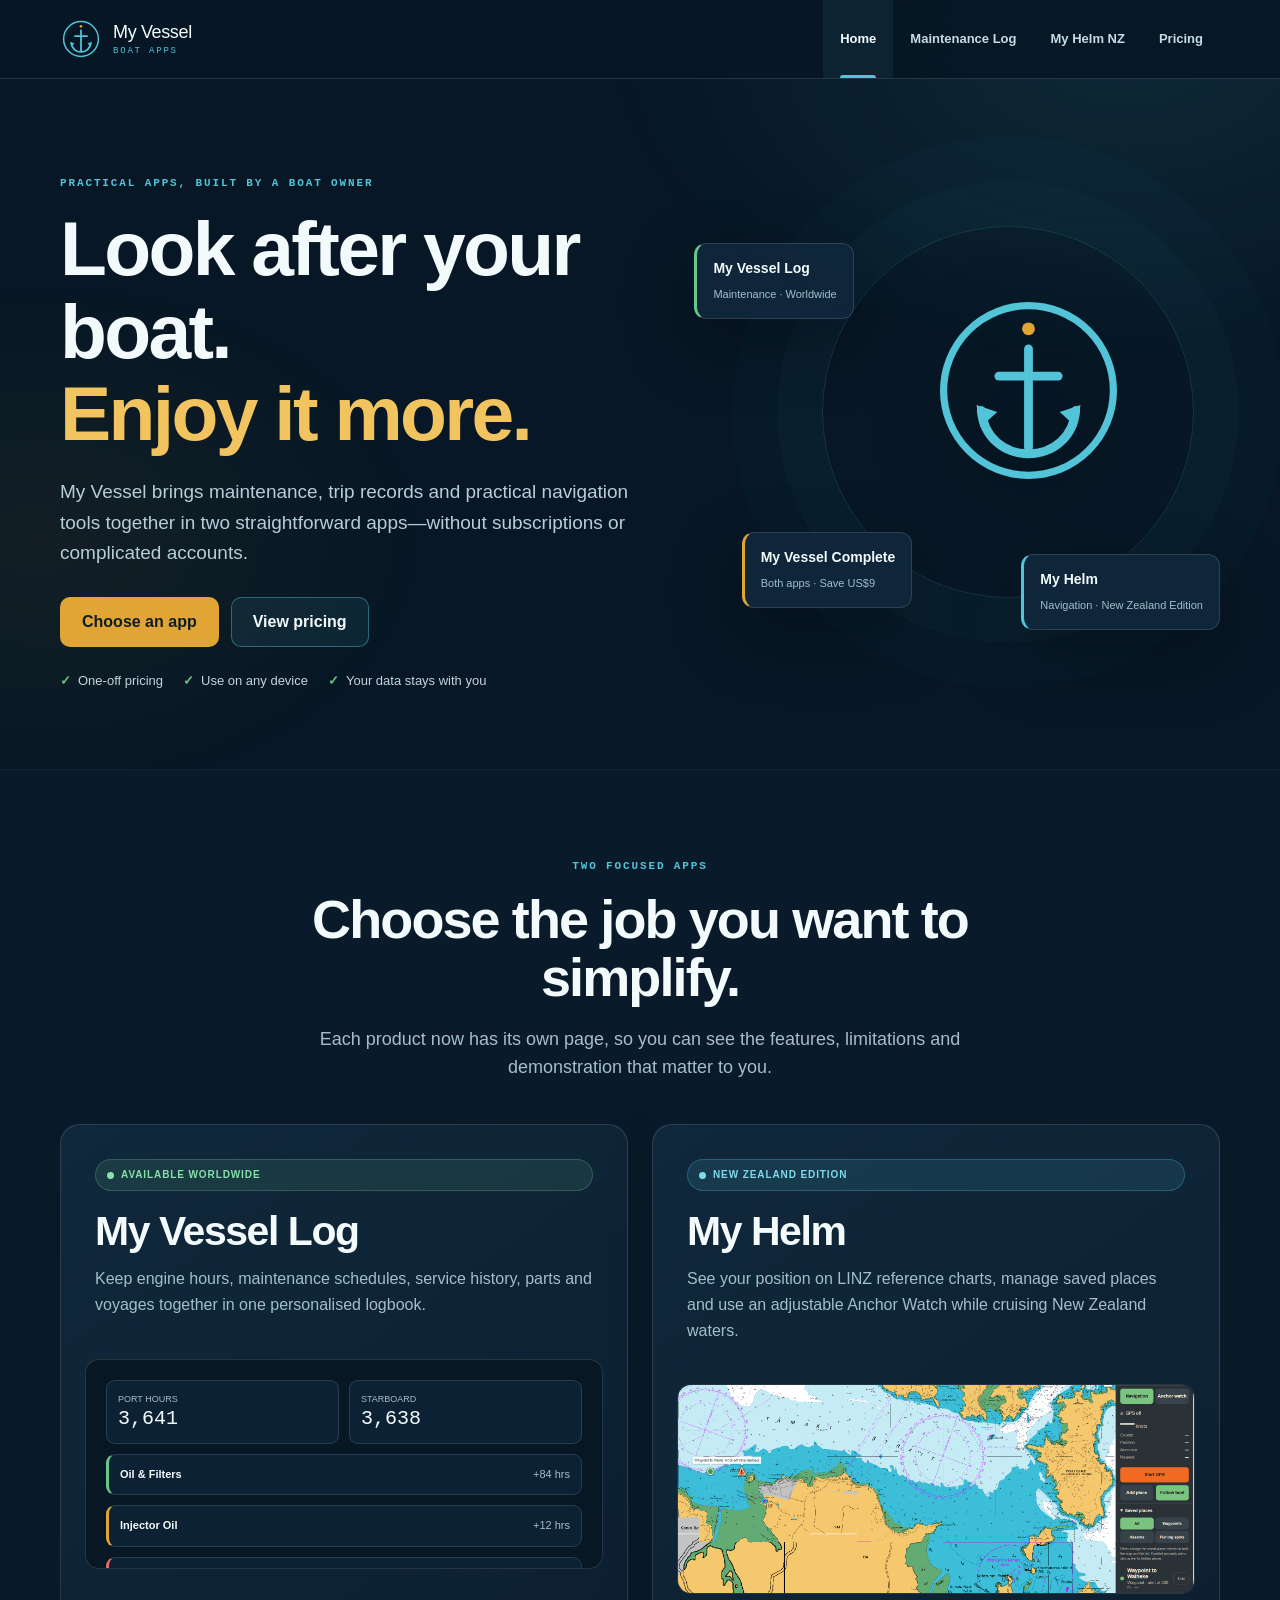
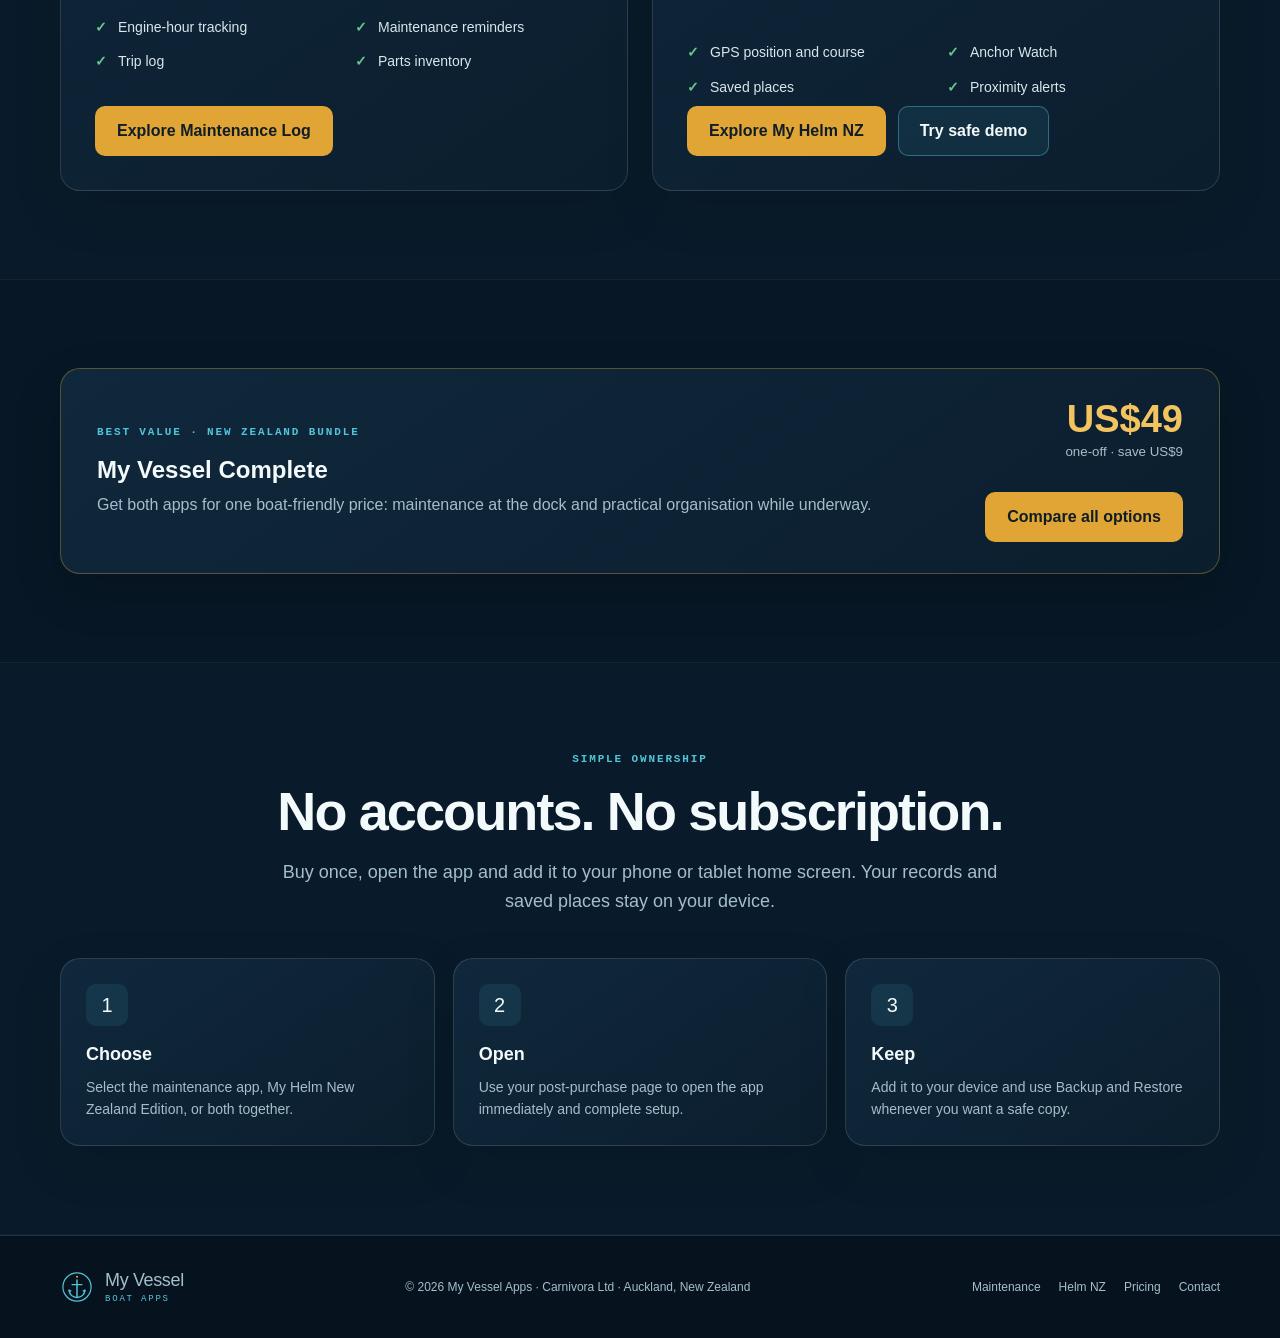
==== commit 48e2f315: "Add files via upload" ====
--- a/index.html
+++ b/index.html
@@ -1,293 +1,118 @@
-<!DOCTYPE html>
+<!doctype html>
 <html lang="en">
 <head>
-<meta charset="UTF-8">
-<meta name="viewport" content="width=device-width, initial-scale=1.0">
-<meta name="description" content="My Vessel Apps: practical maintenance and navigation tools built by a boat owner, for boat owners. My Vessel Log is available worldwide; My Helm is designed for New Zealand waters.">
-<meta name="theme-color" content="#081725">
-<title>My Vessel Apps — Maintenance and Navigation Tools for Boat Owners</title>
-<link rel="preconnect" href="https://fonts.googleapis.com">
-<link rel="preconnect" href="https://fonts.gstatic.com" crossorigin>
-<link href="https://fonts.googleapis.com/css2?family=Archivo:wght@400;500;600;700&family=Archivo+Black&family=JetBrains+Mono:wght@400;500&display=swap" rel="stylesheet">
-<style>
-:root{
-  --ocean:#081725;--deep:#0d2134;--hull:#122c43;--steel:#1b3f59;
-  --foam:#eef8fa;--muted:#9bb9c8;--wake:#53c4d8;--wake-dark:#207f95;
-  --brass:#e0a535;--brass-light:#f2c260;--green:#69c58a;--orange:#f26a21;
-  --line:rgba(238,248,250,.12);--shadow:0 22px 60px rgba(0,0,0,.26);
-  --serif:'Archivo Black',sans-serif;--sans:'Archivo',sans-serif;--mono:'JetBrains Mono',monospace;
-}
-*{box-sizing:border-box;margin:0;padding:0}
-html{scroll-behavior:smooth}
-body{font-family:var(--sans);color:var(--foam);background:var(--ocean);line-height:1.6;-webkit-font-smoothing:antialiased}
-a{color:inherit;text-decoration:none}
-button,a{touch-action:manipulation}
-img{max-width:100%;display:block}
-.wrap{width:min(1160px,calc(100% - 40px));margin:0 auto}
-.skip{position:absolute;left:-9999px}.skip:focus{left:16px;top:16px;background:#fff;color:#000;padding:10px 14px;z-index:100}
-
-/* Navigation */
-nav{position:sticky;top:0;z-index:50;background:rgba(8,23,37,.91);backdrop-filter:blur(14px);border-bottom:1px solid var(--line)}
-.nav-inner{height:76px;display:flex;align-items:center;justify-content:space-between;gap:24px}
-.brand{display:flex;align-items:center;gap:11px;font-family:var(--serif);letter-spacing:.02em}
-.brand-mark{width:40px;height:40px;flex:none}
-.brand-name{font-size:18px;line-height:1}.brand-name small{display:block;font-family:var(--mono);font-size:9px;color:var(--wake);letter-spacing:.2em;margin-top:5px}
-.nav-links{display:flex;align-items:center;gap:25px;font-size:14px;font-weight:600;color:#cfe0e7}
-.nav-links a:hover{color:var(--wake)}
-.nav-cta{background:var(--brass);color:#101c24!important;padding:10px 16px;border-radius:9px}
-
-/* Common */
-section{padding:92px 0}
-.eyebrow{font-family:var(--mono);font-size:11px;letter-spacing:.18em;text-transform:uppercase;color:var(--wake);font-weight:500;margin-bottom:14px}
-.section-head{max-width:760px;margin-bottom:44px}
-.section-head.center{text-align:center;margin-left:auto;margin-right:auto}
-h1,h2,h3{line-height:1.12}
-h1,h2{font-family:var(--serif)}
-h2{font-size:clamp(34px,4.5vw,56px);letter-spacing:-.025em}
-.lead{font-size:18px;color:var(--muted);margin-top:18px;max-width:690px}
-.center .lead{margin-left:auto;margin-right:auto}
-.btn-row{display:flex;gap:12px;flex-wrap:wrap;margin-top:30px}
-.btn{display:inline-flex;align-items:center;justify-content:center;min-height:50px;padding:0 22px;border-radius:10px;font-weight:700;border:1px solid transparent;transition:.18s transform,.18s background,.18s border}
-.btn:hover{transform:translateY(-2px)}
-.btn-primary{background:var(--brass);color:#101c24}.btn-primary:hover{background:var(--brass-light)}
-.btn-secondary{border-color:rgba(83,196,216,.45);background:rgba(83,196,216,.08);color:var(--foam)}
-.btn-secondary:hover{background:rgba(83,196,216,.16)}
-.tag{display:inline-flex;align-items:center;gap:7px;border-radius:999px;padding:7px 11px;font-size:11px;font-weight:700;letter-spacing:.08em;text-transform:uppercase}
-.tag::before{content:"";width:7px;height:7px;border-radius:50%;background:currentColor}
-.tag-world{background:rgba(105,197,138,.13);color:#85dfaa;border:1px solid rgba(105,197,138,.28)}
-.tag-nz{background:rgba(83,196,216,.13);color:#78d7e7;border:1px solid rgba(83,196,216,.28)}
-
-/* Hero */
-.hero{position:relative;overflow:hidden;padding:110px 0 94px;background:
-  radial-gradient(800px 430px at 72% 18%,rgba(35,127,149,.22),transparent 67%),
-  radial-gradient(650px 380px at 12% 68%,rgba(27,63,89,.5),transparent 68%),var(--ocean)}
-.hero::after{content:"";position:absolute;inset:0;pointer-events:none;opacity:.14;background-image:linear-gradient(rgba(255,255,255,.08) 1px,transparent 1px),linear-gradient(90deg,rgba(255,255,255,.08) 1px,transparent 1px);background-size:54px 54px;mask-image:linear-gradient(to bottom,#000,transparent 78%)}
-.hero-grid{position:relative;z-index:1;display:grid;grid-template-columns:1.02fr .98fr;gap:65px;align-items:center}
-.hero h1{font-size:clamp(46px,6vw,78px);letter-spacing:-.045em}
-.hero h1 span{display:block;color:var(--brass-light)}
-.hero-copy{font-size:19px;color:#b7ced8;max-width:620px;margin-top:24px}
-.hero-proof{display:flex;gap:22px;flex-wrap:wrap;margin-top:26px;color:#bed2da;font-size:13px}
-.hero-proof span{display:flex;align-items:center;gap:7px}.hero-proof span::before{content:"✓";color:var(--green);font-weight:700}
-.product-stack{position:relative;min-height:500px}
-.preview{position:absolute;border:1px solid rgba(255,255,255,.16);border-radius:18px;overflow:hidden;box-shadow:var(--shadow);background:var(--deep)}
-.preview-maint{width:56%;left:0;top:40px;z-index:2;transform:rotate(-2deg)}
-.preview-helm{width:77%;right:-4%;bottom:8px;z-index:1;transform:rotate(2deg)}
-.preview-top{height:38px;display:flex;align-items:center;justify-content:space-between;padding:0 13px;background:#10283c;border-bottom:1px solid var(--line);font-family:var(--mono);font-size:9px;color:var(--muted)}
-.preview-top strong{color:var(--foam);letter-spacing:.06em}
-.preview-maint-body{padding:14px}
-.mini-boat{font-size:11px;color:var(--wake);margin-bottom:11px}.mini-hours{display:grid;grid-template-columns:1fr 1fr;gap:8px}
-.mini-stat{background:#0a1d2d;border:1px solid var(--line);border-radius:8px;padding:9px}.mini-stat span{display:block;font-size:8px;text-transform:uppercase;color:var(--muted)}.mini-stat strong{font-family:var(--mono);font-size:18px;color:var(--brass-light)}
-.mini-task{display:flex;justify-content:space-between;align-items:center;margin-top:8px;padding:8px;border-radius:8px;background:#0a1d2d;border-left:3px solid var(--green);font-size:9px}.mini-task.amber{border-left-color:var(--brass)}.mini-task.red{border-left-color:#e65a5a}.mini-task b{font-weight:600}.mini-task span{color:var(--muted)}
-.preview-helm img{width:100%;aspect-ratio:1.88/1;object-fit:cover}
-.floating-note{position:absolute;right:0;top:4px;z-index:3;background:var(--foam);color:#102232;border-radius:11px;padding:10px 13px;font-size:11px;font-weight:700;box-shadow:0 12px 30px rgba(0,0,0,.28)}
-
-/* Availability */
-.availability{padding:0;background:#0a1c2b;border-top:1px solid var(--line);border-bottom:1px solid var(--line)}
-.availability-grid{display:grid;grid-template-columns:1fr 1fr}
-.availability-item{padding:25px 34px;display:flex;align-items:center;gap:15px}.availability-item+*{border-left:1px solid var(--line)}
-.availability-icon{width:38px;height:38px;border-radius:50%;display:grid;place-items:center;background:rgba(83,196,216,.1);font-size:18px}
-.availability-item strong{display:block;font-size:15px}.availability-item span{font-size:13px;color:var(--muted)}
-
-/* Products */
-.products{background:#0b1c2b}
-.product-card{display:grid;grid-template-columns:1fr 1fr;gap:64px;align-items:center;padding:54px;border:1px solid var(--line);border-radius:24px;background:linear-gradient(145deg,#10283c,#0b1e2e);box-shadow:0 18px 50px rgba(0,0,0,.15)}
-.product-card+*{margin-top:38px}.product-card.reverse .product-copy{order:2}.product-card.reverse .product-visual{order:1}
-.product-title{font-family:var(--serif);font-size:clamp(34px,4vw,50px);margin:17px 0 17px}
-.product-copy>p{color:var(--muted);font-size:17px}
-.feature-list{display:grid;grid-template-columns:1fr 1fr;gap:12px 20px;margin-top:26px;list-style:none}
-.feature-list li{position:relative;padding-left:23px;color:#d8e7eb;font-size:14px}.feature-list li::before{content:"✓";position:absolute;left:0;color:var(--green);font-weight:700}
-.visual-shell{border:1px solid rgba(255,255,255,.13);border-radius:17px;background:#071824;overflow:hidden;box-shadow:0 20px 50px rgba(0,0,0,.28)}
-.visual-bar{height:42px;display:flex;align-items:center;gap:6px;padding:0 14px;border-bottom:1px solid var(--line);background:#10283c}
-.visual-bar i{width:7px;height:7px;border-radius:50%;background:#486579}.visual-bar i:nth-child(2){background:var(--brass)}.visual-bar i:nth-child(3){background:var(--wake)}
-.maintenance-screen{padding:20px}
-.maintenance-head{display:flex;align-items:center;justify-content:space-between;margin-bottom:16px}.maintenance-head strong{font-family:var(--serif);color:var(--brass-light)}.maintenance-head span{font-size:10px;color:var(--muted)}
-.maint-hours{display:grid;grid-template-columns:1fr 1fr;gap:12px}.maint-hours div{border:1px solid var(--line);border-radius:10px;padding:12px;background:#0d2233}.maint-hours small{color:var(--muted);font-size:9px;text-transform:uppercase}.maint-hours b{display:block;font-family:var(--mono);font-size:23px;margin-top:2px}
-.maint-section{font-size:9px;letter-spacing:.14em;text-transform:uppercase;color:var(--wake);margin:17px 0 9px}
-.maint-row{display:flex;align-items:center;justify-content:space-between;padding:10px 12px;background:#0d2233;border-radius:9px;margin-top:7px;border-left:3px solid var(--green);font-size:11px}.maint-row.amber{border-left-color:var(--brass)}.maint-row.red{border-left-color:#e65a5a}.maint-row span{color:var(--muted);font-size:9px}.maint-row em{font-style:normal;font-family:var(--mono);font-size:9px;color:#dce9ed}
-.helm-shot{position:relative}.helm-shot img{width:100%;aspect-ratio:1.92/1;object-fit:cover}.shot-label{position:absolute;left:12px;bottom:12px;background:rgba(8,23,37,.9);border:1px solid rgba(255,255,255,.18);padding:7px 10px;border-radius:8px;font-size:10px;color:#dce9ed}
-.notice{margin-top:24px;padding:14px 16px;border-radius:10px;background:rgba(224,165,53,.08);border:1px solid rgba(224,165,53,.25);font-size:13px;color:#d7c494}
-
-/* How */
-.how{background:var(--ocean)}
-.steps{display:grid;grid-template-columns:repeat(3,1fr);gap:20px}
-.step{padding:27px;border:1px solid var(--line);border-radius:16px;background:#0d2134}
-.step-num{font-family:var(--mono);font-size:11px;color:var(--brass-light);margin-bottom:25px}.step h3{font-size:20px;margin-bottom:10px}.step p{color:var(--muted);font-size:14px}
-
-/* Pricing */
-.pricing{background:#0b1c2b}
-.pricing-grid{display:grid;grid-template-columns:repeat(3,1fr);gap:20px;align-items:stretch}
-.price-card{position:relative;padding:30px;border:1px solid var(--line);border-radius:18px;background:#0d2134;display:flex;flex-direction:column}
-.price-card.featured{border-color:rgba(224,165,53,.7);box-shadow:0 0 0 1px rgba(224,165,53,.18),var(--shadow);transform:translateY(-9px)}
-.best{position:absolute;top:-14px;left:50%;transform:translateX(-50%);background:var(--brass);color:#13212a;font-size:10px;text-transform:uppercase;letter-spacing:.13em;font-weight:800;padding:6px 13px;border-radius:999px;white-space:nowrap}
-.price-tag{margin-bottom:18px}.price-card h3{font-size:24px}.price-for{color:var(--wake);font-size:12px;font-weight:700;margin-top:7px}.price{font-family:var(--serif);font-size:52px;margin:21px 0 4px}.price sup{font-family:var(--sans);font-size:15px;vertical-align:top;position:relative;top:10px;margin-right:4px}.once{font-size:12px;color:var(--muted);margin-bottom:20px}
-.price-list{list-style:none;border-top:1px solid var(--line);padding-top:18px;margin-bottom:26px;flex:1}.price-list li{font-size:13px;color:#d6e5ea;padding:6px 0 6px 20px;position:relative}.price-list li::before{content:"✓";position:absolute;left:0;color:var(--green)}
-.price-card .btn{width:100%}.placeholder-note{text-align:center;color:#7f9aa8;font-size:10px;margin-top:9px}
-
-/* Testimonials */
-.testimonials{background:var(--ocean)}
-.quotes{display:grid;grid-template-columns:repeat(3,1fr);gap:18px}
-.quote{padding:25px;border:1px solid var(--line);border-radius:15px;background:#0d2134}.stars{color:var(--brass-light);letter-spacing:.12em;margin-bottom:14px}.quote p{font-size:15px;color:#d8e6ea}.quote footer{margin-top:20px;color:var(--muted);font-size:12px}.quote footer strong{color:var(--foam);display:block;font-size:13px}
-
-/* FAQ */
-.faq{background:#0b1c2b}
-.faq-list{max-width:840px;margin:0 auto;border-top:1px solid var(--line)}
-.faq details{border-bottom:1px solid var(--line);padding:0 5px}.faq summary{cursor:pointer;list-style:none;font-size:17px;font-weight:700;padding:22px 0;display:flex;justify-content:space-between;gap:20px}.faq summary::after{content:"+";color:var(--wake);font-size:24px;font-weight:400}.faq details[open] summary::after{content:"–"}.faq details p{color:var(--muted);font-size:14px;padding:0 40px 22px 0}
-
-/* Final CTA and footer */
-.final-cta{text-align:center;background:radial-gradient(600px 240px at 50% 100%,rgba(83,196,216,.18),transparent 70%),var(--ocean)}
-.final-cta h2{max-width:800px;margin:auto}.final-cta .lead{margin-left:auto;margin-right:auto}
-.final-cta .btn-row{justify-content:center}
-.site-footer{border-top:1px solid var(--line);padding:35px 0;background:#06131f}
-.footer-row{display:flex;align-items:center;justify-content:space-between;gap:24px;color:var(--muted);font-size:12px}.footer-links{display:flex;gap:20px}.footer-links a:hover{color:var(--wake)}
-.toast{position:fixed;z-index:100;left:50%;bottom:22px;transform:translate(-50%,140%);background:#f7fbfc;color:#122636;padding:13px 18px;border-radius:10px;box-shadow:0 18px 50px rgba(0,0,0,.35);font-size:13px;font-weight:700;transition:transform .25s;max-width:calc(100% - 32px);text-align:center}.toast.show{transform:translate(-50%,0)}
-
-@media(max-width:900px){
-  .nav-links a:not(.nav-cta){display:none}.hero-grid{grid-template-columns:1fr}.hero{padding-top:80px}.product-stack{min-height:460px;max-width:700px;width:100%;margin:auto}.product-card{grid-template-columns:1fr;gap:38px;padding:38px}.product-card.reverse .product-copy,.product-card.reverse .product-visual{order:initial}.pricing-grid{grid-template-columns:1fr;max-width:560px;margin:auto}.price-card.featured{transform:none;margin:12px 0}.quotes{grid-template-columns:1fr}.steps{grid-template-columns:1fr}.availability-grid{grid-template-columns:1fr}.availability-item+*{border-left:0;border-top:1px solid var(--line)}
-}
-@media(max-width:600px){
-  .wrap{width:min(100% - 28px,1160px)}section{padding:68px 0}.nav-inner{height:68px}.brand-name{font-size:16px}.nav-cta{padding:9px 12px;font-size:12px}.hero{padding:70px 0 64px}.hero h1{font-size:44px}.hero-copy{font-size:17px}.product-stack{min-height:340px}.preview-maint{width:59%;top:24px}.preview-helm{width:80%;bottom:0}.floating-note{font-size:9px}.product-card{padding:25px;border-radius:18px}.feature-list{grid-template-columns:1fr}.product-title{font-size:35px}.availability-item{padding:21px 10px}.footer-row{flex-direction:column;text-align:center}.footer-links{flex-wrap:wrap;justify-content:center}.price{font-size:46px}
-}
-</style>
+  <meta charset="utf-8">
+  <meta name="viewport" content="width=device-width, initial-scale=1">
+  <meta name="description" content="My Vessel Apps: practical maintenance and navigation tools built by a boat owner, for boat owners. My Vessel Log is available worldwide; My Helm is designed for New Zealand waters.">
+  <meta name="theme-color" content="#071725">
+  <title>My Vessel Apps — Practical Apps for Boat Owners</title>
+  <link rel="icon" href="my-vessel-logo.svg" type="image/svg+xml">
+  <link rel="stylesheet" href="styles.css">
 </head>
 <body>
-<a class="skip" href="#main">Skip to content</a>
+  <a class="skip" href="#main">Skip to content</a>
+  <header class="site-header">
+    <div class="wrap header-row">
+      <a class="brand" href="index.html" aria-label="My Vessel Apps home">
+        <img src="my-vessel-logo.svg" alt="">
+        <span class="brand-copy">My Vessel<small>BOAT APPS</small></span>
+      </a>
+      <button class="menu-toggle" type="button" aria-expanded="false" aria-label="Open navigation">☰</button>
+      <nav class="page-tabs" aria-label="Primary navigation">
+        <a href="index.html" aria-current="page">Home</a>
+        <a href="maintenance.html">Maintenance Log</a>
+        <a href="helm.html">My Helm NZ</a>
+        <a href="pricing.html">Pricing</a>
+      </nav>
+    </div>
+  </header>
 
-<nav aria-label="Main navigation">
-  <div class="wrap nav-inner">
-    <a class="brand" href="#top" aria-label="My Vessel Apps home">
-      <svg class="brand-mark" viewBox="0 0 40 40" fill="none" aria-hidden="true"><circle cx="20" cy="20" r="18.5" fill="#10283c" stroke="#53c4d8"/><circle cx="20" cy="9" r="2.4" fill="#e0a535"/><path d="M20 11.5V31M13.5 17h13M11.5 24.5c2.5 5 14.5 5 17 0M11.5 24.5 9 27M11.5 24.5l2.2 2.8M28.5 24.5 31 27M28.5 24.5l-2.2 2.8" stroke="#53c4d8" stroke-width="1.7" stroke-linecap="round" stroke-linejoin="round"/></svg>
-      <span class="brand-name">My Vessel<small>BOAT APPS</small></span>
-    </a>
-    <div class="nav-links">
-      <a href="#products">Products</a><a href="#how">How it works</a><a href="#pricing">Pricing</a><a href="#faq">Questions</a><a class="nav-cta" href="#pricing">Choose an app</a>
-    </div>
-  </div>
-</nav>
-
-<main id="main">
-<section class="hero" id="top">
-  <div class="wrap hero-grid">
-    <div>
-      <div class="eyebrow">Practical apps, built by a boat owner</div>
-      <h1>Maintain it.<br>Navigate it.<span>Enjoy it.</span></h1>
-      <p class="hero-copy">Two straightforward tools for running your boat: a complete maintenance and trip log, plus a New Zealand navigation companion with LINZ reference charts and Anchor Watch.</p>
-      <div class="btn-row"><a class="btn btn-primary" href="#products">Explore the apps</a><a class="btn btn-secondary" href="#pricing">See one-off pricing</a></div>
-      <div class="hero-proof"><span>No subscriptions</span><span>Use on any device</span><span>Your data stays with you</span></div>
-    </div>
-    <div class="product-stack" aria-label="My Vessel Log and My Helm previews">
-      <div class="floating-note">Two apps · one better-run boat</div>
-      <div class="preview preview-maint">
-        <div class="preview-top"><strong>MY VESSEL LOG</strong><span>Grand Banks 42</span></div>
-        <div class="preview-maint-body">
-          <div class="mini-boat">Twin Ford Lehman · Maintenance dashboard</div>
-          <div class="mini-hours"><div class="mini-stat"><span>Port hrs</span><strong>3,641</strong></div><div class="mini-stat"><span>Stbd hrs</span><strong>3,638</strong></div></div>
-          <div class="mini-task"><b>Oil &amp; Filters</b><span>+84 hrs</span></div><div class="mini-task amber"><b>Injector Oil</b><span>+12 hrs</span></div><div class="mini-task red"><b>Zinc Pencils</b><span>Overdue</span></div>
+  <main id="main">
+    <section class="home-hero">
+      <div class="wrap home-grid">
+        <div class="home-copy">
+          <div class="eyebrow">Practical apps, built by a boat owner</div>
+          <h1>Look after your boat.<br><span class="accent">Enjoy it more.</span></h1>
+          <p>My Vessel brings maintenance, trip records and practical navigation tools together in two straightforward apps—without subscriptions or complicated accounts.</p>
+          <div class="btn-row">
+            <a class="btn btn-primary" href="#choose">Choose an app</a>
+            <a class="btn btn-secondary" href="pricing.html">View pricing</a>
+          </div>
+          <div class="proof"><span>One-off pricing</span><span>Use on any device</span><span>Your data stays with you</span></div>
+        </div>
+        <div class="home-visual" aria-label="My Vessel Apps product overview">
+          <img class="hero-logo" src="my-vessel-logo.svg" alt="My Vessel anchor logo">
+          <div class="hero-card log"><strong>My Vessel Log</strong><span>Maintenance · Worldwide</span></div>
+          <div class="hero-card helm"><strong>My Helm</strong><span>Navigation · New Zealand Edition</span></div>
+          <div class="hero-card bundle"><strong>My Vessel Complete</strong><span>Both apps · Save US$9</span></div>
         </div>
       </div>
-      <div class="preview preview-helm"><div class="preview-top"><strong>MY HELM</strong><span>New Zealand Edition</span></div><img src="my-helm-nz.png" alt="My Helm displaying a LINZ chart, navigation controls and saved places"></div>
+    </section>
+
+    <section class="section section-dark" id="choose">
+      <div class="wrap">
+        <div class="section-head center">
+          <div class="eyebrow">Two focused apps</div>
+          <h2>Choose the job you want to simplify.</h2>
+          <p class="lead">Each product now has its own page, so you can see the features, limitations and demonstration that matter to you.</p>
+        </div>
+        <div class="product-chooser">
+          <article class="card choice">
+            <span class="tag tag-world">Available worldwide</span>
+            <h2>My Vessel Log</h2>
+            <p>Keep engine hours, maintenance schedules, service history, parts and voyages together in one personalised logbook.</p>
+            <div class="choice-visual" aria-label="Maintenance dashboard preview">
+              <div class="mini-dashboard">
+                <div class="mini-stats"><div class="mini-stat"><small>Port hours</small><b>3,641</b></div><div class="mini-stat"><small>Starboard</small><b>3,638</b></div></div>
+                <div class="mini-row"><b>Oil &amp; Filters</b><span>+84 hrs</span></div>
+                <div class="mini-row warn"><b>Injector Oil</b><span>+12 hrs</span></div>
+                <div class="mini-row due"><b>Zinc Pencils</b><span>Overdue</span></div>
+              </div>
+            </div>
+            <ul class="feature-list"><li>Engine-hour tracking</li><li>Maintenance reminders</li><li>Trip log</li><li>Parts inventory</li></ul>
+            <div class="btn-row"><a class="btn btn-primary" href="maintenance.html">Explore Maintenance Log</a></div>
+          </article>
+
+          <article class="card choice">
+            <span class="tag tag-nz">New Zealand Edition</span>
+            <h2>My Helm</h2>
+            <p>See your position on LINZ reference charts, manage saved places and use an adjustable Anchor Watch while cruising New Zealand waters.</p>
+            <div class="choice-visual"><img src="my-helm-nz.png" alt="My Helm displaying a LINZ chart and Saved Places controls"></div>
+            <ul class="feature-list"><li>GPS position and course</li><li>Anchor Watch</li><li>Saved places</li><li>Proximity alerts</li></ul>
+            <div class="btn-row"><a class="btn btn-primary" href="helm.html">Explore My Helm NZ</a><a class="btn btn-secondary" href="helm-demo.html">Try safe demo</a></div>
+          </article>
+        </div>
+      </div>
+    </section>
+
+    <section class="section">
+      <div class="wrap">
+        <div class="card bundle-band">
+          <div><div class="eyebrow">Best value · New Zealand bundle</div><h3>My Vessel Complete</h3><p>Get both apps for one boat-friendly price: maintenance at the dock and practical organisation while underway.</p></div>
+          <div class="bundle-price"><strong>US$49</strong><small>one-off · save US$9</small><div class="btn-row"><a class="btn btn-primary" href="pricing.html">Compare all options</a></div></div>
+        </div>
+      </div>
+    </section>
+
+    <section class="section section-dark">
+      <div class="wrap">
+        <div class="section-head center"><div class="eyebrow">Simple ownership</div><h2>No accounts. No subscription.</h2><p class="lead">Buy once, open the app and add it to your phone or tablet home screen. Your records and saved places stay on your device.</p></div>
+        <div class="detail-grid">
+          <article class="card detail-card"><div class="detail-icon">1</div><h3>Choose</h3><p>Select the maintenance app, My Helm New Zealand Edition, or both together.</p></article>
+          <article class="card detail-card"><div class="detail-icon">2</div><h3>Open</h3><p>Use your post-purchase page to open the app immediately and complete setup.</p></article>
+          <article class="card detail-card"><div class="detail-icon">3</div><h3>Keep</h3><p>Add it to your device and use Backup and Restore whenever you want a safe copy.</p></article>
+        </div>
+      </div>
+    </section>
+  </main>
+
+  <footer class="site-footer">
+    <div class="wrap footer-row">
+      <a class="brand" href="index.html"><img src="my-vessel-logo.svg" alt=""><span class="brand-copy">My Vessel<small>BOAT APPS</small></span></a>
+      <div>© <span data-year>2026</span> My Vessel Apps · Carnivora Ltd · Auckland, New Zealand</div>
+      <div class="footer-links"><a href="maintenance.html">Maintenance</a><a href="helm.html">Helm NZ</a><a href="pricing.html">Pricing</a><a href="mailto:mike@myvessellog.com">Contact</a></div>
     </div>
-  </div>
-</section>
-
-<section class="availability" aria-label="Product availability">
-  <div class="wrap availability-grid">
-    <div class="availability-item"><div class="availability-icon">🌍</div><div><strong>My Vessel Log</strong><span>Maintenance and trip logging · available worldwide</span></div></div>
-    <div class="availability-item"><div class="availability-icon">🇳🇿</div><div><strong>My Helm — New Zealand Edition</strong><span>LINZ reference charts and navigation tools · for New Zealand waters</span></div></div>
-  </div>
-</section>
-
-<section class="products" id="products">
-  <div class="wrap">
-    <div class="section-head center"><div class="eyebrow">Choose your onboard tools</div><h2>Two jobs. Two focused apps.</h2><p class="lead">Each app is useful on its own. Together they help you look after the boat at the dock and stay organised while underway.</p></div>
-
-    <article class="product-card">
-      <div class="product-copy">
-        <span class="tag tag-world">Available worldwide</span>
-        <h3 class="product-title">My Vessel Log</h3>
-        <p>Keep engine hours, maintenance schedules, parts, service records and voyages together in one simple logbook—set up for your own boat in about a minute.</p>
-        <ul class="feature-list"><li>Port and starboard engine tracking</li><li>Hour- and date-based schedules</li><li>Maintenance history with notes and costs</li><li>Trip log updates engine hours</li><li>Parts inventory and suppliers</li><li>Backup and restore between devices</li><li>Works fully offline once loaded</li><li>Customer-uploaded vessel photograph</li></ul>
-        <div class="btn-row"><a class="btn btn-primary" href="#pricing">Buy for US$29</a><a class="btn btn-secondary" href="https://mikesmillie59-droid.github.io/myvessel-log/demo.html" target="_blank" rel="noopener">Try the maintenance demo</a></div>
-      </div>
-      <div class="product-visual visual-shell" aria-label="My Vessel Log dashboard preview">
-        <div class="visual-bar"><i></i><i></i><i></i></div>
-        <div class="maintenance-screen"><div class="maintenance-head"><strong>MY VESSEL LOG</strong><span>24 SEPTEMBER 2026</span></div><div class="maint-hours"><div><small>Port hours</small><b>3,641</b></div><div><small>Starboard hours</small><b>3,638</b></div></div><div class="maint-section">Engine tasks</div><div class="maint-row"><b>Oil &amp; Filters</b><span>200 hrs</span><em>+84 hrs</em></div><div class="maint-row amber"><b>Injector Oil</b><span>50 hrs</span><em>+12 hrs</em></div><div class="maint-row red"><b>Zinc Pencils</b><span>3 monthly</span><em>OVERDUE</em></div><div class="maint-row"><b>Raw Water Impeller</b><span>Annual</span><em>177 days</em></div></div>
-      </div>
-    </article>
-
-    <article class="product-card reverse">
-      <div class="product-copy">
-        <span class="tag tag-nz">New Zealand Edition</span>
-        <h3 class="product-title">My Helm</h3>
-        <p>A practical navigation companion for New Zealand coastal waters. See your position on LINZ reference charts, set an Anchor Watch, and organise the places that matter to you.</p>
-        <ul class="feature-list"><li>Live GPS position, speed and course</li><li>LINZ New Zealand reference charts</li><li>Adjustable Anchor Watch</li><li>Waypoints, hazards and fishing spots</li><li>Spoken proximity alerts</li><li>Saved Places filters for map and list</li><li>Backup and restore saved places</li><li>Add to your tablet or phone home screen</li></ul>
-        <div class="notice"><strong>New Zealand waters:</strong> LINZ chart coverage and the chart catalogue are specific to New Zealand. Chart images require internet; the app, GPS tools, Anchor Watch and saved data remain available once Helm has loaded offline.</div>
-        <div class="btn-row"><a class="btn btn-primary" href="#pricing">Buy NZ Edition for US$29</a></div>
-      </div>
-      <div class="product-visual visual-shell helm-shot"><div class="visual-bar"><i></i><i></i><i></i></div><img src="my-helm-nz.png" alt="My Helm New Zealand Edition showing a LINZ chart of the Tamaki Strait and the Saved Places panel"><div class="shot-label">LINZ reference chart · Saved Places · New Zealand Edition</div></div>
-    </article>
-  </div>
-</section>
-
-<section class="how" id="how">
-  <div class="wrap"><div class="section-head center"><div class="eyebrow">Simple from the start</div><h2>Up and running in minutes.</h2><p class="lead">No app store and no subscription. Buy once, open your app, then add it to your home screen.</p></div>
-    <div class="steps"><div class="step"><div class="step-num">01 · CHOOSE</div><h3>Choose one or both</h3><p>Pick the maintenance log, My Helm New Zealand Edition, or the complete bundle for the best value.</p></div><div class="step"><div class="step-num">02 · OPEN</div><h3>Receive your app link</h3><p>After payment, open the app immediately from the welcome page. The same link is also sent by email.</p></div><div class="step"><div class="step-num">03 · KEEP</div><h3>Add it to your device</h3><p>Add the app to your phone or tablet home screen. Your records and saved places stay on your own device.</p></div></div>
-  </div>
-</section>
-
-<section class="pricing" id="pricing">
-  <div class="wrap"><div class="section-head center"><div class="eyebrow">One-off pricing</div><h2>Yours to keep.</h2><p class="lead">No subscription and no ongoing fees. All prices are in US dollars.</p></div>
-    <div class="pricing-grid">
-      <article class="price-card"><div class="price-tag"><span class="tag tag-world">Available worldwide</span></div><h3>My Vessel Log</h3><div class="price-for">Maintenance &amp; trip log</div><div class="price"><sup>US$</sup>29</div><div class="once">One-off payment</div><ul class="price-list"><li>Maintenance dashboard</li><li>Engine hours and service schedules</li><li>Trip log and parts inventory</li><li>Works fully offline once loaded</li><li>Backup and restore</li></ul>
-        <!-- STRIPE PLACEHOLDER — MAINTENANCE: replace href="#" with the My Vessel Log Stripe payment link and remove data-stripe-placeholder. -->
-        <a class="btn btn-secondary" href="#" data-stripe-placeholder="My Vessel Log">Buy My Vessel Log</a><div class="placeholder-note">Stripe link to be added</div>
-      </article>
-      <article class="price-card"><div class="price-tag"><span class="tag tag-nz">New Zealand Edition</span></div><h3>My Helm</h3><div class="price-for">Navigation companion</div><div class="price"><sup>US$</sup>29</div><div class="once">One-off payment</div><ul class="price-list"><li>GPS navigation information</li><li>LINZ NZ reference charts</li><li>Anchor Watch</li><li>Saved places and proximity alerts</li><li>For New Zealand waters</li></ul>
-        <!-- STRIPE PLACEHOLDER — HELM: replace href="#" with the My Helm Stripe payment link and remove data-stripe-placeholder. -->
-        <a class="btn btn-secondary" href="#" data-stripe-placeholder="My Helm — New Zealand Edition">Buy My Helm</a><div class="placeholder-note">Stripe link to be added</div>
-      </article>
-      <article class="price-card featured"><div class="best">Best value · save US$9</div><div class="price-tag"><span class="tag tag-nz">New Zealand bundle</span></div><h3>My Vessel Complete</h3><div class="price-for">Both apps</div><div class="price"><sup>US$</sup>49</div><div class="once">One-off payment</div><ul class="price-list"><li>Everything in My Vessel Log</li><li>Everything in My Helm NZ Edition</li><li>Separate links for both apps</li><li>Use across phone, tablet or computer</li><li>Best for New Zealand boat owners</li></ul>
-        <!-- STRIPE PLACEHOLDER — BUNDLE: replace href="#" with the My Vessel Complete Stripe payment link and remove data-stripe-placeholder. -->
-        <a class="btn btn-primary" href="#" data-stripe-placeholder="My Vessel Complete">Buy both apps</a><div class="placeholder-note">Stripe link to be added</div>
-      </article>
-    </div>
-  </div>
-</section>
-
-<section class="testimonials" id="reviews">
-  <div class="wrap"><div class="section-head"><div class="eyebrow">My Vessel Log · from the fleet</div><h2>What maintenance-app owners say.</h2></div>
-    <div class="quotes"><blockquote class="quote"><div class="stars">★★★★★</div><p>“Exactly what I've been looking for. Setting up my Ford Lehman service intervals took a couple of minutes, and the dashboard tells me at a glance what needs attention.”</p><footer><strong>Classic trawler owner</strong>Twin Ford Lehman 120 · New Zealand</footer></blockquote><blockquote class="quote"><div class="stars">★★★★★</div><p>“Works perfectly offline at anchor. I can log maintenance and trips right there on the water — it's all just on my phone. Really well thought out.”</p><footer><strong>Motor cruiser owner</strong>Twin Cummins 6BTA · Australia</footer></blockquote><blockquote class="quote"><div class="stars">★★★★★</div><p>“Having everything set up for my boat makes all the difference. The service schedule is spot on and the parts inventory saves me so much time.”</p><footer><strong>Classic trawler owner</strong>Twin Cat 3208 TA · Ireland</footer></blockquote></div>
-  </div>
-</section>
-
-<section class="faq" id="faq">
-  <div class="wrap"><div class="section-head center"><div class="eyebrow">Good to know</div><h2>Questions before you choose.</h2></div>
-    <div class="faq-list">
-      <details><summary>Can I use My Helm outside New Zealand?</summary><p>My Helm's GPS, Anchor Watch and Saved Places tools may operate in other locations, but its detailed LINZ chart coverage and chart catalogue are for New Zealand waters. My Helm is currently sold and supported as a New Zealand edition. Other regional editions may be developed in the future.</p></details>
-      <details><summary>Does everything work offline?</summary><p>My Vessel Log works fully offline once loaded. My Helm itself, its saved information, GPS tools and Anchor Watch can remain available once loaded offline, but LINZ chart images need an internet connection. Previously viewed images may appear from the browser cache, but this is not guaranteed.</p></details>
-      <details><summary>Where is my information stored?</summary><p>Your maintenance records and saved places are stored in the browser on your own device. There are no customer accounts and no cloud syncing. Both apps include backup and restore tools so you can keep a safe copy or move your data.</p></details>
-      <details><summary>Is My Helm a replacement for a chartplotter?</summary><p>No. My Helm is a supplementary reference tool. It is not a substitute for current official charts, approved navigation equipment, proper watchkeeping or a dedicated anchor alarm. Always navigate using appropriate equipment and current information.</p></details>
-      <details><summary>Can I use the apps on more than one device?</summary><p>Yes. Open your app link on a phone, tablet or computer. Because data stays on each device, use Backup and Restore when you want to transfer your records or saved places between devices.</p></details>
-    </div>
-  </div>
-</section>
-
-<section class="final-cta"><div class="wrap"><div class="eyebrow">Built from real boating experience</div><h2>Less paperwork at the dock. Better organisation underway.</h2><p class="lead">Choose the app that fits your boat—or get both and save US$9.</p><div class="btn-row"><a class="btn btn-primary" href="#pricing">Compare the options</a><a class="btn btn-secondary" href="mailto:mike@myvessellog.com">Ask Mike a question</a></div></div></section>
-</main>
-
-<footer class="site-footer"><div class="wrap footer-row"><a class="brand" href="#top"><svg class="brand-mark" viewBox="0 0 40 40" fill="none" aria-hidden="true"><circle cx="20" cy="20" r="18.5" fill="#10283c" stroke="#53c4d8"/><circle cx="20" cy="9" r="2.4" fill="#e0a535"/><path d="M20 11.5V31M13.5 17h13M11.5 24.5c2.5 5 14.5 5 17 0" stroke="#53c4d8" stroke-width="1.7" stroke-linecap="round"/></svg><span class="brand-name">My Vessel<small>BOAT APPS</small></span></a><div>© 2026 My Vessel Apps · Carnivora Ltd · Auckland, New Zealand</div><div class="footer-links"><a href="#products">Products</a><a href="#pricing">Pricing</a><a href="mailto:mike@myvessellog.com">Contact</a></div></div></footer>
-
-<div class="toast" id="stripeToast" role="status" aria-live="polite"></div>
-<script>
-document.querySelectorAll('[data-stripe-placeholder]').forEach(link=>{
-  link.addEventListener('click',event=>{
-    event.preventDefault();
-    const toast=document.getElementById('stripeToast');
-    toast.textContent='The Stripe payment link for '+link.dataset.stripePlaceholder+' still needs to be added.';
-    toast.classList.add('show');
-    clearTimeout(window.stripeToastTimer);
-    window.stripeToastTimer=setTimeout(()=>toast.classList.remove('show'),3500);
-  });
-});
-</script>
+  </footer>
+  <script src="site.js"></script>
 </body>
 </html>
--- a/styles.css
+++ b/styles.css
@@ -0,0 +1,282 @@
+:root {
+  --navy: #071725;
+  --navy-2: #0c2133;
+  --panel: #10283c;
+  --panel-2: #133149;
+  --teal: #53c4d8;
+  --teal-dark: #257f94;
+  --brass: #e0a535;
+  --brass-light: #f1c45f;
+  --green: #69c58a;
+  --orange: #f26a21;
+  --red: #e96767;
+  --white: #f3fafb;
+  --muted: #a4beca;
+  --line: rgba(243, 250, 251, 0.13);
+  --shadow: 0 24px 70px rgba(0, 0, 0, 0.28);
+  --display: "Arial Black", "Archivo Black", Arial, sans-serif;
+  --body: "Segoe UI", Arial, sans-serif;
+  --mono: "Consolas", "SFMono-Regular", monospace;
+}
+
+* { box-sizing: border-box; }
+html { scroll-behavior: smooth; }
+body {
+  margin: 0;
+  background: var(--navy);
+  color: var(--white);
+  font-family: var(--body);
+  line-height: 1.6;
+  -webkit-font-smoothing: antialiased;
+}
+body::before {
+  content: "";
+  position: fixed;
+  inset: 0;
+  pointer-events: none;
+  z-index: -1;
+  background:
+    radial-gradient(800px 500px at 88% 5%, rgba(83, 196, 216, 0.10), transparent 65%),
+    radial-gradient(600px 400px at 3% 60%, rgba(224, 165, 53, 0.06), transparent 65%);
+}
+a { color: inherit; text-decoration: none; }
+img { display: block; max-width: 100%; }
+button, a { touch-action: manipulation; }
+button { font: inherit; }
+.wrap { width: min(1160px, calc(100% - 40px)); margin-inline: auto; }
+.skip { position: absolute; left: -9999px; }
+.skip:focus { left: 16px; top: 16px; z-index: 200; background: white; color: black; padding: 10px 14px; }
+
+/* Shared header and page tabs */
+.site-header {
+  position: sticky;
+  top: 0;
+  z-index: 100;
+  background: rgba(7, 23, 37, 0.94);
+  backdrop-filter: blur(15px);
+  border-bottom: 1px solid var(--line);
+}
+.header-row { min-height: 78px; display: flex; align-items: center; gap: 28px; }
+.brand { display: inline-flex; align-items: center; gap: 11px; flex: none; }
+.brand img { width: 42px; height: 42px; }
+.brand-copy { font-family: var(--display); font-size: 18px; line-height: 1; letter-spacing: -0.02em; }
+.brand-copy small { display: block; color: var(--teal); font-family: var(--mono); font-size: 9px; letter-spacing: 0.20em; margin-top: 6px; }
+.page-tabs { display: flex; align-self: stretch; align-items: stretch; margin-left: auto; }
+.page-tabs a {
+  position: relative;
+  display: flex;
+  align-items: center;
+  padding: 0 17px;
+  color: #c8dce4;
+  font-size: 13px;
+  font-weight: 700;
+  white-space: nowrap;
+}
+.page-tabs a::after { content: ""; position: absolute; left: 17px; right: 17px; bottom: 0; height: 3px; background: transparent; border-radius: 3px 3px 0 0; }
+.page-tabs a:hover { color: var(--white); background: rgba(83, 196, 216, 0.05); }
+.page-tabs a[aria-current="page"] { color: var(--white); background: rgba(83, 196, 216, 0.08); }
+.page-tabs a[aria-current="page"]::after { background: var(--teal); }
+.menu-toggle { display: none; margin-left: auto; width: 42px; height: 42px; border: 1px solid var(--line); color: white; background: var(--panel); border-radius: 9px; cursor: pointer; }
+
+/* Type and reusable components */
+.eyebrow { color: var(--teal); font-family: var(--mono); text-transform: uppercase; letter-spacing: 0.17em; font-size: 11px; font-weight: 700; margin-bottom: 14px; }
+h1, h2, h3, p { margin-top: 0; }
+h1, h2 { font-family: var(--display); line-height: 1.08; letter-spacing: -0.035em; }
+h1 { font-size: clamp(44px, 6vw, 78px); margin-bottom: 22px; }
+h2 { font-size: clamp(34px, 4.3vw, 54px); margin-bottom: 18px; }
+h3 { line-height: 1.2; }
+.accent { color: var(--brass-light); }
+.lead { color: var(--muted); font-size: 18px; max-width: 720px; }
+.section { padding: 88px 0; }
+.section-dark { background: rgba(11, 29, 44, 0.88); border-block: 1px solid rgba(255,255,255,0.03); }
+.section-head { max-width: 760px; margin-bottom: 42px; }
+.section-head.center { text-align: center; margin-inline: auto; }
+.section-head.center .lead { margin-inline: auto; }
+.btn-row { display: flex; flex-wrap: wrap; gap: 12px; margin-top: 28px; }
+.btn {
+  min-height: 50px;
+  display: inline-flex;
+  align-items: center;
+  justify-content: center;
+  gap: 8px;
+  padding: 0 21px;
+  border-radius: 10px;
+  border: 1px solid transparent;
+  font-weight: 800;
+  transition: transform .18s, background .18s, border-color .18s;
+}
+.btn:hover { transform: translateY(-2px); }
+.btn-primary { background: var(--brass); color: #101d26; }
+.btn-primary:hover { background: var(--brass-light); }
+.btn-secondary { border-color: rgba(83,196,216,.42); background: rgba(83,196,216,.09); }
+.btn-secondary:hover { background: rgba(83,196,216,.16); }
+.btn-quiet { border-color: var(--line); background: rgba(255,255,255,.035); }
+.tag { display: inline-flex; align-items: center; gap: 7px; padding: 7px 11px; border-radius: 999px; font-size: 10px; letter-spacing: .09em; text-transform: uppercase; font-weight: 800; }
+.tag::before { content: ""; width: 7px; height: 7px; border-radius: 50%; background: currentColor; }
+.tag-world { color: #87e1ab; background: rgba(105,197,138,.12); border: 1px solid rgba(105,197,138,.28); }
+.tag-nz { color: #7ed9e9; background: rgba(83,196,216,.12); border: 1px solid rgba(83,196,216,.28); }
+.tag-demo { color: #f3cc7b; background: rgba(224,165,53,.12); border: 1px solid rgba(224,165,53,.3); }
+.card { border: 1px solid var(--line); background: linear-gradient(145deg, var(--panel), #0b1e2e); border-radius: 20px; box-shadow: 0 18px 50px rgba(0,0,0,.14); }
+.feature-list { list-style: none; padding: 0; margin: 25px 0 0; display: grid; grid-template-columns: 1fr 1fr; gap: 12px 22px; }
+.feature-list li { position: relative; padding-left: 23px; color: #d8e7eb; font-size: 14px; }
+.feature-list li::before { content: "✓"; position: absolute; left: 0; color: var(--green); font-weight: 900; }
+.notice { padding: 15px 17px; border-radius: 11px; background: rgba(224,165,53,.08); border: 1px solid rgba(224,165,53,.27); color: #ddc998; font-size: 13px; }
+
+/* Homepage */
+.home-hero { padding: 96px 0 78px; overflow: hidden; }
+.home-grid { display: grid; grid-template-columns: 1.04fr .96fr; gap: 65px; align-items: center; }
+.home-copy p { font-size: 19px; color: #b7ced8; max-width: 620px; }
+.proof { display: flex; flex-wrap: wrap; gap: 20px; margin-top: 24px; color: #c2d5dd; font-size: 13px; }
+.proof span { display: flex; gap: 7px; align-items: center; }
+.proof span::before { content: "✓"; color: var(--green); font-weight: 900; }
+.home-visual { position: relative; min-height: 450px; }
+.home-visual::before { content: ""; position: absolute; width: 370px; height: 370px; border: 1px solid rgba(83,196,216,.18); border-radius: 50%; right: 5%; top: 4%; box-shadow: 0 0 0 45px rgba(83,196,216,.025), 0 0 0 90px rgba(83,196,216,.018); }
+.hero-logo { position: absolute; width: 205px; height: 205px; right: 17%; top: 80px; filter: drop-shadow(0 18px 35px rgba(0,0,0,.25)); }
+.hero-card { position: absolute; padding: 13px 16px; border: 1px solid var(--line); background: rgba(16,40,60,.92); border-radius: 12px; box-shadow: var(--shadow); }
+.hero-card strong { display: block; font-size: 14px; }
+.hero-card span { color: var(--muted); font-size: 11px; }
+.hero-card.log { left: 0; top: 35px; border-left: 3px solid var(--green); }
+.hero-card.helm { right: 0; bottom: 28px; border-left: 3px solid var(--teal); }
+.hero-card.bundle { left: 9%; bottom: 50px; border-left: 3px solid var(--brass); }
+.product-chooser { display: grid; grid-template-columns: 1fr 1fr; gap: 24px; }
+.choice { padding: 34px; display: flex; flex-direction: column; }
+.choice h2 { font-size: clamp(31px, 3.2vw, 43px); margin: 18px 0 13px; }
+.choice p { color: var(--muted); }
+.choice .btn-row { margin-top: auto; padding-top: 8px; }
+.choice-visual { height: 210px; margin: 25px -10px 22px; border-radius: 14px; overflow: hidden; border: 1px solid var(--line); background: #071824; }
+.choice-visual img { width: 100%; height: 100%; object-fit: cover; }
+.mini-dashboard { padding: 20px; display: grid; gap: 10px; height: 100%; }
+.mini-stats { display: grid; grid-template-columns: 1fr 1fr; gap: 10px; }
+.mini-stat, .mini-row { border: 1px solid var(--line); background: #0c2133; border-radius: 9px; padding: 11px; }
+.mini-stat small { display: block; color: var(--muted); font-size: 9px; text-transform: uppercase; }
+.mini-stat b { font: 20px var(--mono); }
+.mini-row { display: flex; align-items: center; justify-content: space-between; font-size: 11px; border-left: 3px solid var(--green); }
+.mini-row.warn { border-left-color: var(--brass); }
+.mini-row.due { border-left-color: var(--red); }
+.mini-row span { color: var(--muted); }
+.bundle-band { padding: 31px 36px; display: grid; grid-template-columns: 1fr auto; align-items: center; gap: 28px; border-color: rgba(224,165,53,.35); }
+.bundle-band h3 { font-size: 24px; margin-bottom: 7px; }
+.bundle-band p { color: var(--muted); margin: 0; }
+.bundle-price { text-align: right; }
+.bundle-price strong { font-family: var(--display); font-size: 38px; color: var(--brass-light); display: block; line-height: 1; }
+.bundle-price small { color: var(--muted); }
+
+/* Product pages */
+.product-hero { padding: 84px 0 72px; }
+.product-hero-grid { display: grid; grid-template-columns: .95fr 1.05fr; gap: 62px; align-items: center; }
+.product-hero .lead { margin-bottom: 0; }
+.hero-panel { overflow: hidden; }
+.window-bar { height: 42px; display: flex; align-items: center; gap: 7px; padding: 0 14px; background: #10283c; border-bottom: 1px solid var(--line); }
+.window-bar i { width: 7px; height: 7px; background: #49677a; border-radius: 50%; }
+.window-bar i:nth-child(2) { background: var(--brass); }
+.window-bar i:nth-child(3) { background: var(--teal); }
+.maintenance-screen { padding: 22px; }
+.maintenance-head { display: flex; justify-content: space-between; gap: 12px; margin-bottom: 17px; }
+.maintenance-head strong { color: var(--brass-light); font-family: var(--display); }
+.maintenance-head span { color: var(--muted); font-size: 10px; }
+.hours { display: grid; grid-template-columns: 1fr 1fr; gap: 12px; }
+.hours div { border: 1px solid var(--line); background: #0c2133; border-radius: 10px; padding: 13px; }
+.hours small { display: block; color: var(--muted); text-transform: uppercase; font-size: 9px; }
+.hours b { font: 24px var(--mono); }
+.task-title { margin: 17px 0 9px; color: var(--teal); font: 9px var(--mono); letter-spacing: .15em; text-transform: uppercase; }
+.task-row { display: grid; grid-template-columns: 1fr auto auto; gap: 12px; align-items: center; padding: 11px 12px; border-radius: 9px; background: #0c2133; margin-top: 7px; border-left: 3px solid var(--green); font-size: 11px; }
+.task-row.warn { border-left-color: var(--brass); }
+.task-row.due { border-left-color: var(--red); }
+.task-row span { color: var(--muted); }
+.task-row em { font-style: normal; font: 9px var(--mono); }
+.helm-image { width: 100%; aspect-ratio: 1.88/1; object-fit: cover; }
+.cap { padding: 11px 15px; color: var(--muted); font-size: 11px; border-top: 1px solid var(--line); }
+.detail-grid { display: grid; grid-template-columns: repeat(3, 1fr); gap: 18px; }
+.detail-card { padding: 25px; }
+.detail-icon { width: 42px; height: 42px; display: grid; place-items: center; border-radius: 10px; background: rgba(83,196,216,.1); font-size: 20px; margin-bottom: 18px; }
+.detail-card h3 { font-size: 18px; margin-bottom: 10px; }
+.detail-card p { color: var(--muted); font-size: 14px; margin: 0; }
+.split { display: grid; grid-template-columns: 1fr 1fr; align-items: center; gap: 58px; }
+.steps { display: grid; gap: 12px; }
+.step { display: grid; grid-template-columns: 38px 1fr; gap: 13px; align-items: start; padding: 16px; border: 1px solid var(--line); border-radius: 12px; background: var(--panel); }
+.step-num { width: 34px; height: 34px; display: grid; place-items: center; border-radius: 50%; background: rgba(83,196,216,.12); color: var(--teal); font: 11px var(--mono); }
+.step strong { display: block; margin-bottom: 3px; }
+.step span { color: var(--muted); font-size: 13px; }
+.demo-callout { padding: 35px; display: grid; grid-template-columns: 1fr auto; gap: 30px; align-items: center; border-color: rgba(83,196,216,.35); }
+.demo-callout h2 { font-size: clamp(29px, 3.4vw, 43px); margin-bottom: 10px; }
+.demo-callout p { color: var(--muted); margin: 0; max-width: 690px; }
+
+/* Pricing */
+.price-grid { display: grid; grid-template-columns: repeat(3, 1fr); gap: 20px; align-items: stretch; }
+.price-card { position: relative; padding: 30px; display: flex; flex-direction: column; }
+.price-card.featured { border-color: rgba(224,165,53,.7); box-shadow: 0 0 0 1px rgba(224,165,53,.15), var(--shadow); transform: translateY(-8px); }
+.best { position: absolute; left: 50%; top: -14px; transform: translateX(-50%); background: var(--brass); color: #10202a; border-radius: 999px; padding: 6px 13px; font-size: 10px; font-weight: 900; letter-spacing: .12em; text-transform: uppercase; white-space: nowrap; }
+.price-card h2 { font-family: var(--body); font-size: 24px; letter-spacing: 0; margin: 18px 0 4px; }
+.price-for { color: var(--teal); font-size: 12px; font-weight: 800; }
+.price { font-family: var(--display); font-size: 52px; line-height: 1; margin: 24px 0 5px; }
+.price sup { font-family: var(--body); font-size: 14px; vertical-align: top; position: relative; top: 9px; margin-right: 4px; }
+.once { color: var(--muted); font-size: 12px; margin-bottom: 20px; }
+.price-list { list-style: none; padding: 18px 0 0; margin: 0 0 26px; border-top: 1px solid var(--line); flex: 1; }
+.price-list li { position: relative; padding: 6px 0 6px 20px; color: #d6e6eb; font-size: 13px; }
+.price-list li::before { content: "✓"; position: absolute; left: 0; color: var(--green); }
+.price-card .btn { width: 100%; }
+.placeholder-note { color: #829eaa; font-size: 10px; text-align: center; margin-top: 9px; }
+.pricing-note { max-width: 850px; margin: 35px auto 0; text-align: center; color: var(--muted); font-size: 13px; }
+
+/* FAQ */
+.faq-list { max-width: 850px; margin: 0 auto; border-top: 1px solid var(--line); }
+.faq-list details { border-bottom: 1px solid var(--line); }
+.faq-list summary { cursor: pointer; list-style: none; font-weight: 800; padding: 21px 4px; display: flex; justify-content: space-between; gap: 20px; }
+.faq-list summary::after { content: "+"; color: var(--teal); font-size: 24px; font-weight: 400; }
+.faq-list details[open] summary::after { content: "–"; }
+.faq-list p { color: var(--muted); padding: 0 38px 22px 4px; margin: 0; font-size: 14px; }
+
+/* Footer and toast */
+.site-footer { padding: 34px 0; border-top: 1px solid var(--line); background: #06131f; }
+.footer-row { display: flex; align-items: center; justify-content: space-between; gap: 24px; color: var(--muted); font-size: 12px; }
+.footer-row .brand img { width: 34px; height: 34px; }
+.footer-links { display: flex; flex-wrap: wrap; gap: 18px; }
+.footer-links a:hover { color: var(--teal); }
+.toast { position: fixed; left: 50%; bottom: 24px; z-index: 300; transform: translate(-50%, 150%); max-width: calc(100% - 30px); padding: 13px 18px; border-radius: 10px; background: var(--white); color: #102333; box-shadow: var(--shadow); font-size: 13px; font-weight: 800; text-align: center; transition: transform .25s; }
+.toast.show { transform: translate(-50%, 0); }
+
+@media (max-width: 920px) {
+  .menu-toggle { display: grid; place-items: center; }
+  .header-row { flex-wrap: wrap; padding: 10px 0; }
+  .page-tabs { display: none; order: 3; width: 100%; margin: 0; align-self: auto; border-top: 1px solid var(--line); }
+  .page-tabs.open { display: grid; grid-template-columns: 1fr 1fr; }
+  .page-tabs a { min-height: 48px; justify-content: center; padding: 0 10px; }
+  .page-tabs a::after { left: 10px; right: 10px; }
+  .home-grid, .product-hero-grid, .split { grid-template-columns: 1fr; }
+  .home-visual { min-height: 390px; max-width: 620px; width: 100%; margin: 0 auto; }
+  .product-chooser, .price-grid { grid-template-columns: 1fr; max-width: 620px; margin-inline: auto; }
+  .price-card.featured { transform: none; margin: 10px 0; }
+  .detail-grid { grid-template-columns: 1fr 1fr; }
+  .demo-callout { grid-template-columns: 1fr; }
+}
+
+@media (max-width: 620px) {
+  .wrap { width: min(100% - 28px, 1160px); }
+  .section { padding: 66px 0; }
+  .brand-copy { font-size: 16px; }
+  .brand img { width: 38px; height: 38px; }
+  h1 { font-size: 43px; }
+  .home-hero { padding: 66px 0 55px; }
+  .home-grid { gap: 30px; }
+  .home-visual { min-height: 330px; }
+  .home-visual::before { width: 270px; height: 270px; }
+  .hero-logo { width: 150px; height: 150px; top: 64px; right: 18%; }
+  .hero-card { padding: 9px 11px; }
+  .hero-card strong { font-size: 11px; }
+  .hero-card span { font-size: 9px; }
+  .choice { padding: 23px; }
+  .choice-visual { height: 180px; }
+  .feature-list, .detail-grid { grid-template-columns: 1fr; }
+  .bundle-band { grid-template-columns: 1fr; padding: 25px; }
+  .bundle-price { text-align: left; }
+  .product-hero { padding: 63px 0 55px; }
+  .product-hero-grid { gap: 35px; }
+  .footer-row { flex-direction: column; text-align: center; }
+  .footer-links { justify-content: center; }
+  .page-tabs.open { grid-template-columns: 1fr; }
+}
+
+@media (prefers-reduced-motion: reduce) {
+  html { scroll-behavior: auto; }
+  *, *::before, *::after { animation-duration: .01ms !important; animation-iteration-count: 1 !important; transition-duration: .01ms !important; }
+}
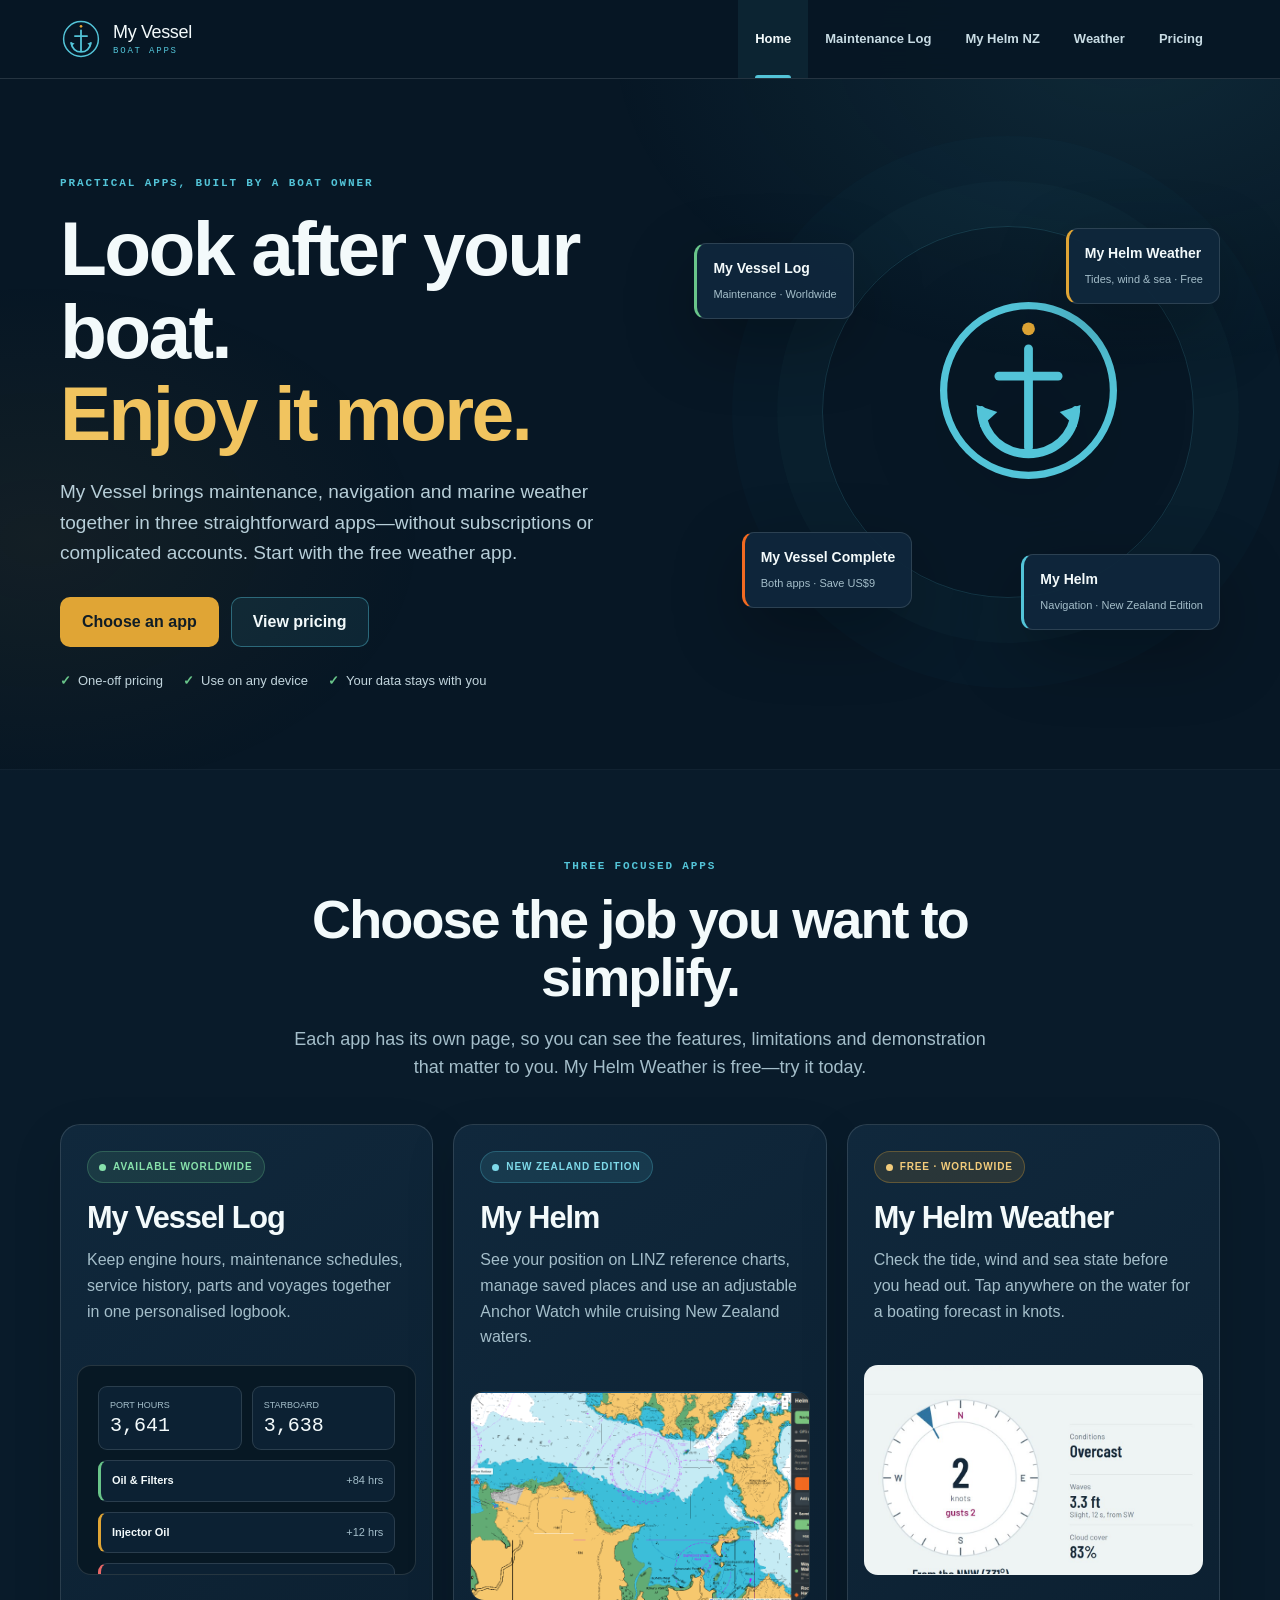
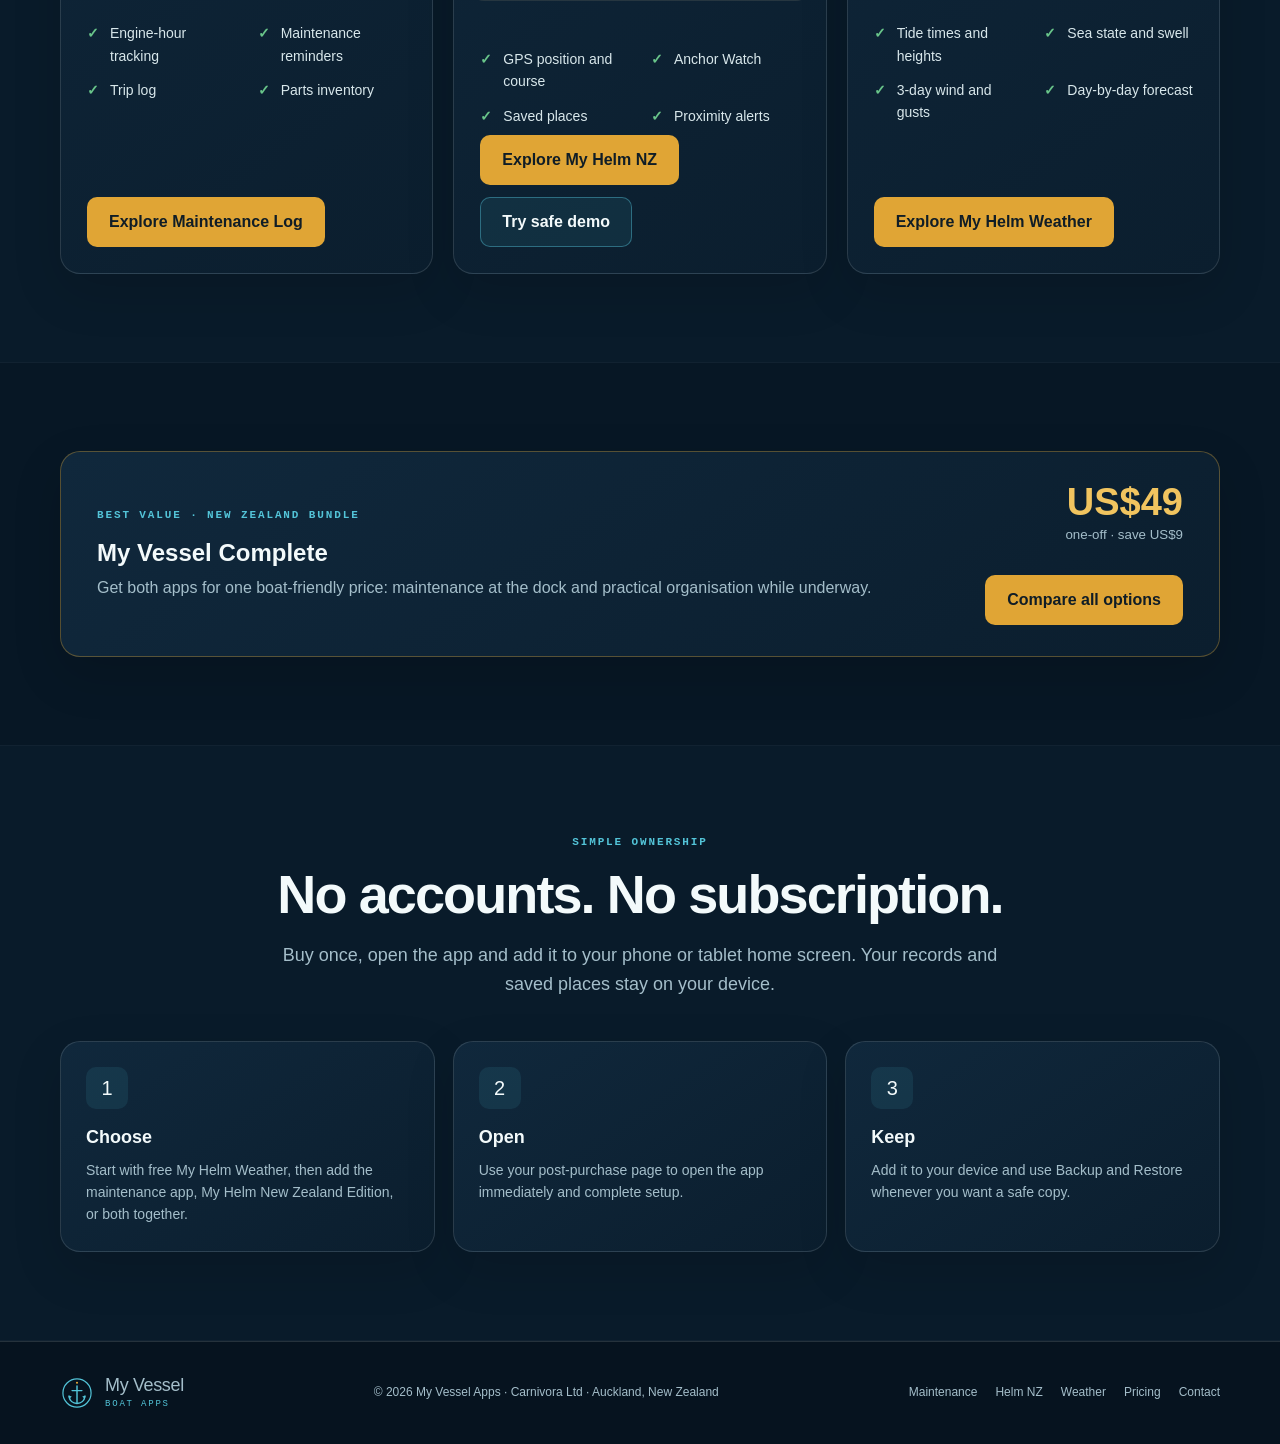
==== commit f99217b4: "Add files via upload" ====
--- a/index.html
+++ b/index.html
@@ -3,7 +3,7 @@
 <head>
   <meta charset="utf-8">
   <meta name="viewport" content="width=device-width, initial-scale=1">
-  <meta name="description" content="My Vessel Apps: practical maintenance and navigation tools built by a boat owner, for boat owners. My Vessel Log is available worldwide; My Helm is designed for New Zealand waters.">
+  <meta name="description" content="My Vessel Apps: practical maintenance, navigation and marine weather tools built by a boat owner, for boat owners. My Vessel Log and the free My Helm Weather work worldwide; My Helm is designed for New Zealand waters.">
   <meta name="theme-color" content="#071725">
   <title>My Vessel Apps — Practical Apps for Boat Owners</title>
   <link rel="icon" href="my-vessel-logo.svg" type="image/svg+xml">
@@ -21,7 +21,7 @@
       <nav class="page-tabs" aria-label="Primary navigation">
         <a href="index.html" aria-current="page">Home</a>
         <a href="maintenance.html">Maintenance Log</a>
-        <a href="helm.html">My Helm NZ</a>
+        <a href="helm.html">My Helm NZ</a><a href="weather.html">Weather</a>
         <a href="pricing.html">Pricing</a>
       </nav>
     </div>
@@ -33,7 +33,7 @@
         <div class="home-copy">
           <div class="eyebrow">Practical apps, built by a boat owner</div>
           <h1>Look after your boat.<br><span class="accent">Enjoy it more.</span></h1>
-          <p>My Vessel brings maintenance, trip records and practical navigation tools together in two straightforward apps—without subscriptions or complicated accounts.</p>
+          <p>My Vessel brings maintenance, navigation and marine weather together in three straightforward apps—without subscriptions or complicated accounts. Start with the free weather app.</p>
           <div class="btn-row">
             <a class="btn btn-primary" href="#choose">Choose an app</a>
             <a class="btn btn-secondary" href="pricing.html">View pricing</a>
@@ -43,6 +43,7 @@
         <div class="home-visual" aria-label="My Vessel Apps product overview">
           <img class="hero-logo" src="my-vessel-logo.svg" alt="My Vessel anchor logo">
           <div class="hero-card log"><strong>My Vessel Log</strong><span>Maintenance · Worldwide</span></div>
+          <div class="hero-card weather"><strong>My Helm Weather</strong><span>Tides, wind &amp; sea · Free</span></div>
           <div class="hero-card helm"><strong>My Helm</strong><span>Navigation · New Zealand Edition</span></div>
           <div class="hero-card bundle"><strong>My Vessel Complete</strong><span>Both apps · Save US$9</span></div>
         </div>
@@ -52,11 +53,11 @@
     <section class="section section-dark" id="choose">
       <div class="wrap">
         <div class="section-head center">
-          <div class="eyebrow">Two focused apps</div>
+          <div class="eyebrow">Three focused apps</div>
           <h2>Choose the job you want to simplify.</h2>
-          <p class="lead">Each product now has its own page, so you can see the features, limitations and demonstration that matter to you.</p>
+          <p class="lead">Each app has its own page, so you can see the features, limitations and demonstration that matter to you. My Helm Weather is free—try it today.</p>
         </div>
-        <div class="product-chooser">
+        <div class="product-chooser three">
           <article class="card choice">
             <span class="tag tag-world">Available worldwide</span>
             <h2>My Vessel Log</h2>
@@ -81,6 +82,14 @@
             <ul class="feature-list"><li>GPS position and course</li><li>Anchor Watch</li><li>Saved places</li><li>Proximity alerts</li></ul>
             <div class="btn-row"><a class="btn btn-primary" href="helm.html">Explore My Helm NZ</a><a class="btn btn-secondary" href="helm-demo.html">Try safe demo</a></div>
           </article>
+          <article class="card choice">
+            <span class="tag tag-free">Free · Worldwide</span>
+            <h2>My Helm Weather</h2>
+            <p>Check the tide, wind and sea state before you head out. Tap anywhere on the water for a boating forecast in knots.</p>
+            <div class="choice-visual weather-shot"><img src="weather-card.jpg" alt="My Helm Weather showing wind compass, conditions and waves"></div>
+            <ul class="feature-list"><li>Tide times and heights</li><li>Sea state and swell</li><li>3-day wind and gusts</li><li>Day-by-day forecast</li></ul>
+            <div class="btn-row"><a class="btn btn-primary" href="weather.html">Explore My Helm Weather</a></div>
+          </article>
         </div>
       </div>
     </section>
@@ -98,7 +107,7 @@
       <div class="wrap">
         <div class="section-head center"><div class="eyebrow">Simple ownership</div><h2>No accounts. No subscription.</h2><p class="lead">Buy once, open the app and add it to your phone or tablet home screen. Your records and saved places stay on your device.</p></div>
         <div class="detail-grid">
-          <article class="card detail-card"><div class="detail-icon">1</div><h3>Choose</h3><p>Select the maintenance app, My Helm New Zealand Edition, or both together.</p></article>
+          <article class="card detail-card"><div class="detail-icon">1</div><h3>Choose</h3><p>Start with free My Helm Weather, then add the maintenance app, My Helm New Zealand Edition, or both together.</p></article>
           <article class="card detail-card"><div class="detail-icon">2</div><h3>Open</h3><p>Use your post-purchase page to open the app immediately and complete setup.</p></article>
           <article class="card detail-card"><div class="detail-icon">3</div><h3>Keep</h3><p>Add it to your device and use Backup and Restore whenever you want a safe copy.</p></article>
         </div>
@@ -110,7 +119,7 @@
     <div class="wrap footer-row">
       <a class="brand" href="index.html"><img src="my-vessel-logo.svg" alt=""><span class="brand-copy">My Vessel<small>BOAT APPS</small></span></a>
       <div>© <span data-year>2026</span> My Vessel Apps · Carnivora Ltd · Auckland, New Zealand</div>
-      <div class="footer-links"><a href="maintenance.html">Maintenance</a><a href="helm.html">Helm NZ</a><a href="pricing.html">Pricing</a><a href="mailto:mike@myvessellog.com">Contact</a></div>
+      <div class="footer-links"><a href="maintenance.html">Maintenance</a><a href="helm.html">Helm NZ</a><a href="weather.html">Weather</a><a href="pricing.html">Pricing</a><a href="mailto:mike@myvessellog.com">Contact</a></div>
     </div>
   </footer>
   <script src="site.js"></script>
--- a/styles.css
+++ b/styles.css
@@ -280,3 +280,44 @@
   html { scroll-behavior: auto; }
   *, *::before, *::after { animation-duration: .01ms !important; animation-iteration-count: 1 !important; transition-duration: .01ms !important; }
 }
+
+/* ===== My Helm Weather additions ===== */
+.tag-free { color: #f3cc7b; background: rgba(224,165,53,.12); border: 1px solid rgba(224,165,53,.3); }
+.hero-card.weather { right: 0; top: 20px; border-left: 3px solid var(--brass); }
+.hero-card.bundle { border-left-color: var(--orange); }
+.product-chooser.three { grid-template-columns: repeat(3, 1fr); gap: 20px; }
+.product-chooser.three .choice { padding: 26px; }
+.product-chooser.three .choice h2 { font-size: clamp(26px, 2.4vw, 34px); }
+.product-chooser.three .btn-row { margin-top: auto; }
+.mini-weather { padding: 16px 18px; display: grid; gap: 10px; height: 100%; align-content: start; }
+.mw-head { display: flex; justify-content: space-between; align-items: baseline; font-size: 11px; color: var(--muted); }
+.mw-head b { color: var(--white); font-size: 13px; }
+.mw-tide { border: 1px solid var(--line); background: #0c2133; border-radius: 9px; padding: 8px 10px 4px; }
+.mw-tide small, .mw-wind small { display: block; color: var(--muted); font-size: 9px; text-transform: uppercase; letter-spacing: .06em; }
+.mw-tide svg { display: block; width: 100%; height: 58px; }
+.mw-wind { display: grid; grid-template-columns: repeat(3, 1fr); gap: 8px; }
+.mw-wind div { border: 1px solid var(--line); background: #0c2133; border-radius: 9px; padding: 8px 10px; }
+.mw-wind b { font: 17px var(--mono); }
+.mw-wind span { color: var(--muted); font-size: 10px; margin-left: 3px; }
+.free-band { border-left: 4px solid var(--brass); }
+.weather-panel { padding: 0; overflow: hidden; }
+.weather-panel .mini-weather { padding: 24px; gap: 14px; }
+.weather-panel .mw-tide svg { height: 110px; }
+.weather-panel .mw-wind b { font-size: 22px; }
+@media (max-width: 1080px) {
+  .product-chooser.three { grid-template-columns: 1fr; max-width: 620px; margin-inline: auto; }
+}
+@media (max-width: 620px) {
+  .hero-card.weather { top: 10px; right: 0; }
+}
+.choice > .tag { align-self: flex-start; }
+.choice-visual.weather-visual { height: auto; }
+.choice-visual.weather-shot { background: #eef3f3; }
+.choice-visual.weather-shot img { object-fit: cover; object-position: left center; }
+.shot-grid { display: grid; grid-template-columns: 1fr 1fr; gap: 22px; }
+.shot { margin: 0; padding: 0; overflow: hidden; }
+.shot img { display: block; width: 100%; height: auto; background: #eef3f3; border-bottom: 1px solid var(--line); }
+.shot figcaption { padding: 16px 20px; color: var(--muted); font-size: 14px; }
+.shot figcaption strong { display: block; color: var(--white); font-size: 16px; margin-bottom: 2px; }
+@media (max-width: 920px) { .shot-grid { grid-template-columns: 1fr; } }
+.weather-hero-img { display: block; width: 100%; height: auto; background: #eef3f3; }
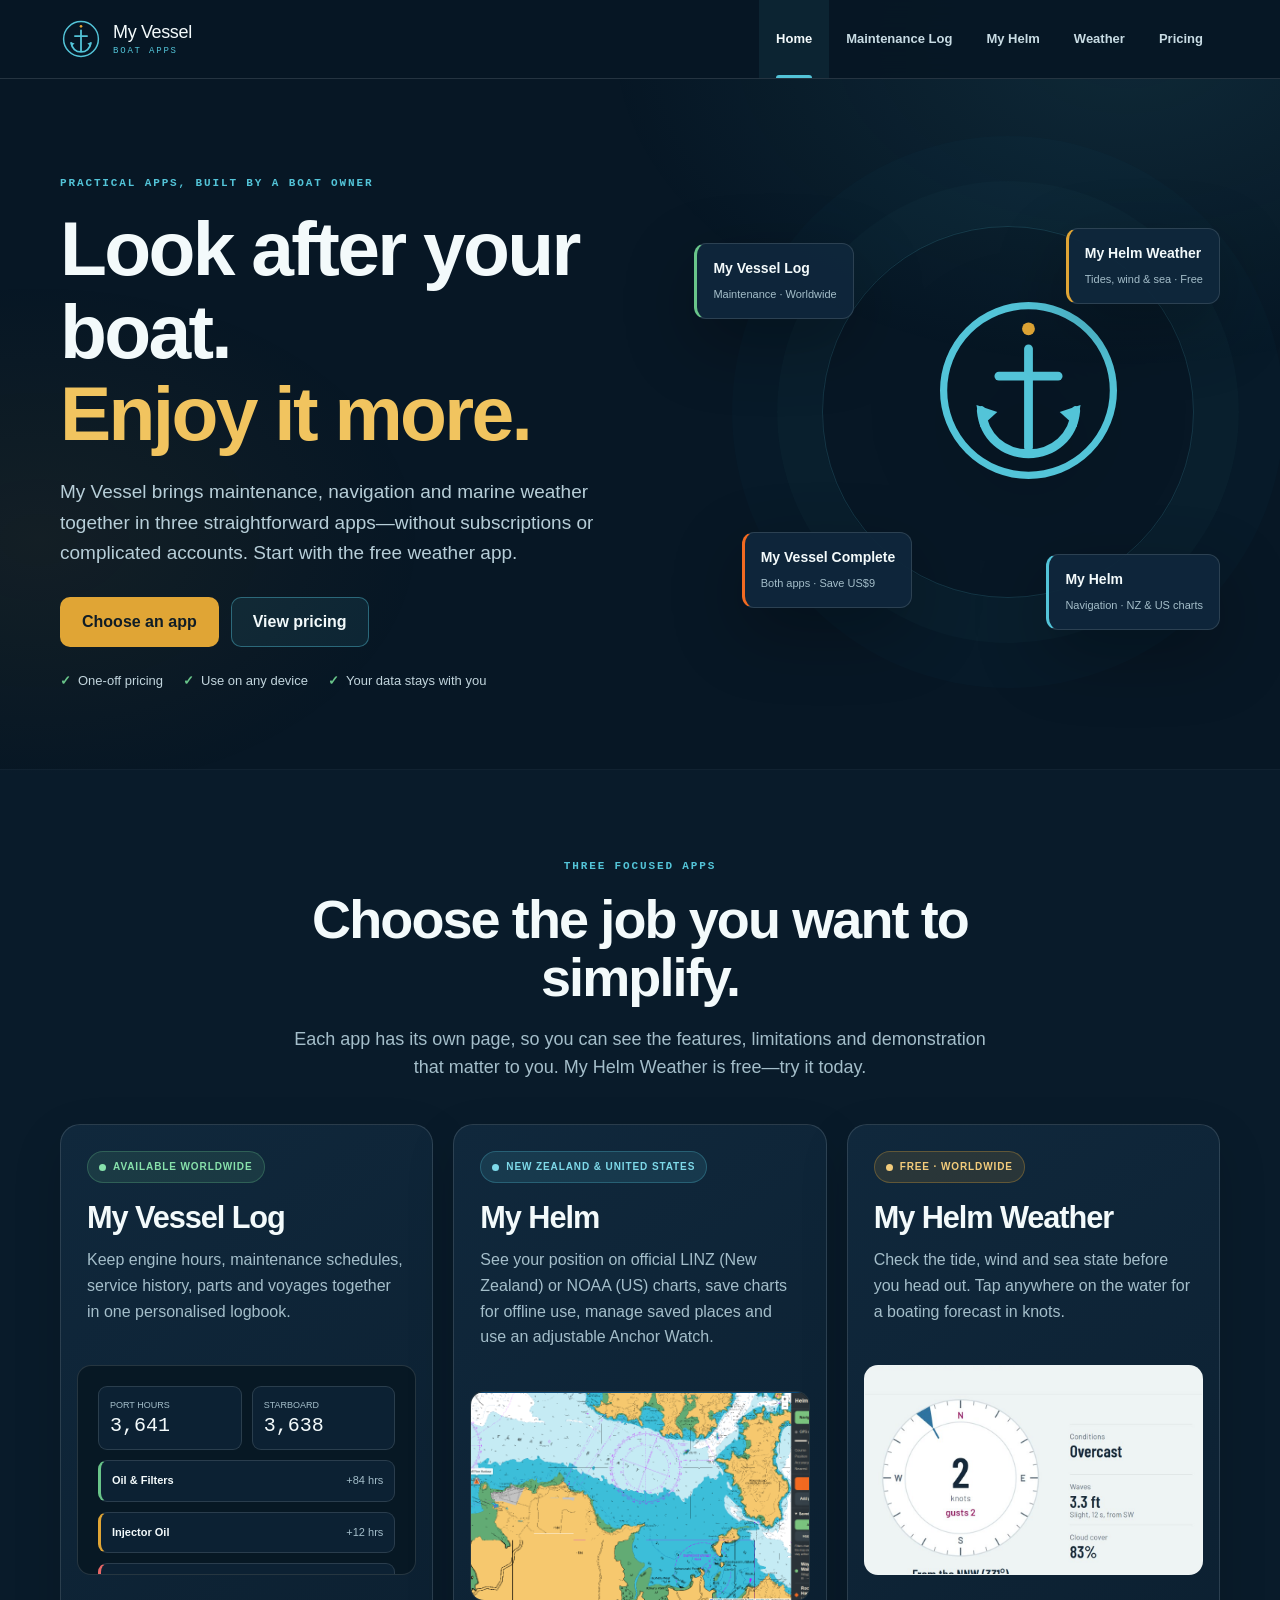
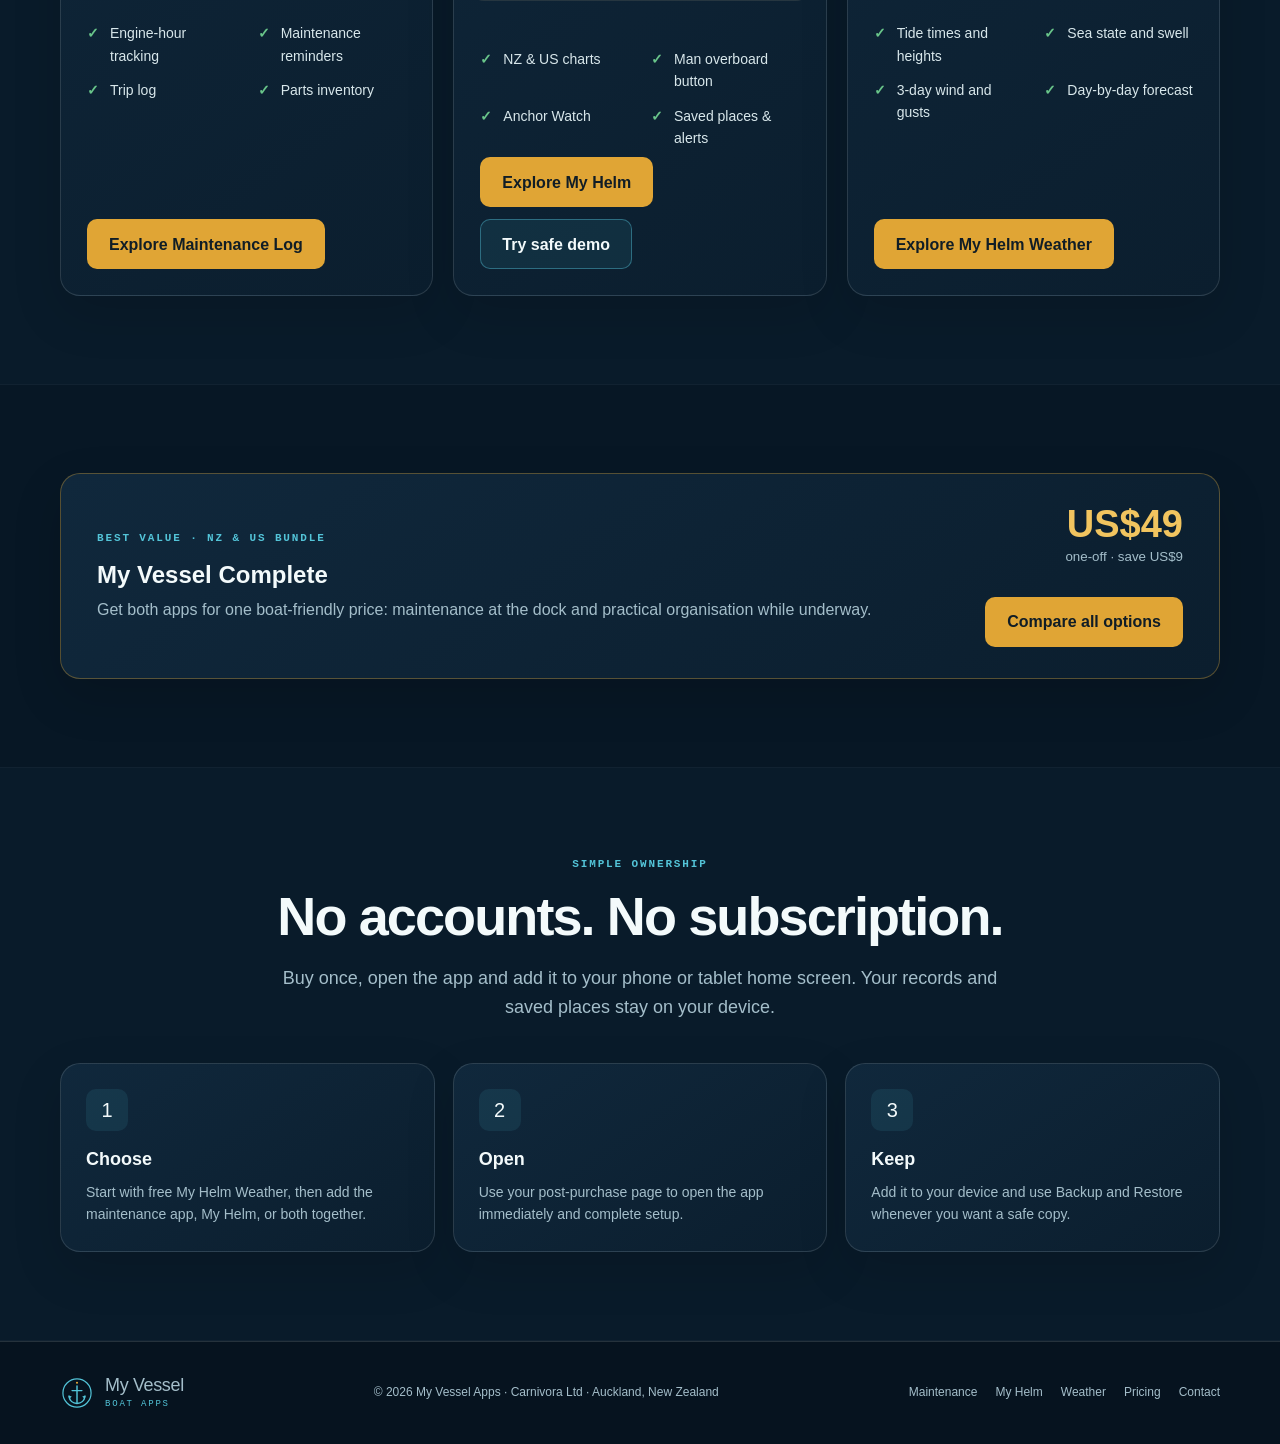
==== commit eae3834d: "Add files via upload" ====
--- a/index.html
+++ b/index.html
@@ -3,7 +3,7 @@
 <head>
   <meta charset="utf-8">
   <meta name="viewport" content="width=device-width, initial-scale=1">
-  <meta name="description" content="My Vessel Apps: practical maintenance, navigation and marine weather tools built by a boat owner, for boat owners. My Vessel Log and the free My Helm Weather work worldwide; My Helm is designed for New Zealand waters.">
+  <meta name="description" content="My Vessel Apps: practical maintenance, navigation and marine weather tools built by a boat owner, for boat owners. My Vessel Log and the free My Helm Weather work worldwide; My Helm covers New Zealand and United States waters.">
   <meta name="theme-color" content="#071725">
   <title>My Vessel Apps — Practical Apps for Boat Owners</title>
   <link rel="icon" href="my-vessel-logo.svg" type="image/svg+xml">
@@ -21,7 +21,7 @@
       <nav class="page-tabs" aria-label="Primary navigation">
         <a href="index.html" aria-current="page">Home</a>
         <a href="maintenance.html">Maintenance Log</a>
-        <a href="helm.html">My Helm NZ</a><a href="weather.html">Weather</a>
+        <a href="helm.html">My Helm</a><a href="weather.html">Weather</a>
         <a href="pricing.html">Pricing</a>
       </nav>
     </div>
@@ -44,7 +44,7 @@
           <img class="hero-logo" src="my-vessel-logo.svg" alt="My Vessel anchor logo">
           <div class="hero-card log"><strong>My Vessel Log</strong><span>Maintenance · Worldwide</span></div>
           <div class="hero-card weather"><strong>My Helm Weather</strong><span>Tides, wind &amp; sea · Free</span></div>
-          <div class="hero-card helm"><strong>My Helm</strong><span>Navigation · New Zealand Edition</span></div>
+          <div class="hero-card helm"><strong>My Helm</strong><span>Navigation · NZ &amp; US charts</span></div>
           <div class="hero-card bundle"><strong>My Vessel Complete</strong><span>Both apps · Save US$9</span></div>
         </div>
       </div>
@@ -75,12 +75,12 @@
           </article>
 
           <article class="card choice">
-            <span class="tag tag-nz">New Zealand Edition</span>
+            <span class="tag tag-nz">New Zealand &amp; United States</span>
             <h2>My Helm</h2>
-            <p>See your position on LINZ reference charts, manage saved places and use an adjustable Anchor Watch while cruising New Zealand waters.</p>
+            <p>See your position on official LINZ (New Zealand) or NOAA (US) charts, save charts for offline use, manage saved places and use an adjustable Anchor Watch.</p>
             <div class="choice-visual"><img src="my-helm-nz.png" alt="My Helm displaying a LINZ chart and Saved Places controls"></div>
-            <ul class="feature-list"><li>GPS position and course</li><li>Anchor Watch</li><li>Saved places</li><li>Proximity alerts</li></ul>
-            <div class="btn-row"><a class="btn btn-primary" href="helm.html">Explore My Helm NZ</a><a class="btn btn-secondary" href="helm-demo.html">Try safe demo</a></div>
+            <ul class="feature-list"><li>NZ &amp; US charts</li><li>Man overboard button</li><li>Anchor Watch</li><li>Saved places &amp; alerts</li></ul>
+            <div class="btn-row"><a class="btn btn-primary" href="helm.html">Explore My Helm</a><a class="btn btn-secondary" href="helm-demo.html">Try safe demo</a></div>
           </article>
           <article class="card choice">
             <span class="tag tag-free">Free · Worldwide</span>
@@ -97,7 +97,7 @@
     <section class="section">
       <div class="wrap">
         <div class="card bundle-band">
-          <div><div class="eyebrow">Best value · New Zealand bundle</div><h3>My Vessel Complete</h3><p>Get both apps for one boat-friendly price: maintenance at the dock and practical organisation while underway.</p></div>
+          <div><div class="eyebrow">Best value · NZ &amp; US bundle</div><h3>My Vessel Complete</h3><p>Get both apps for one boat-friendly price: maintenance at the dock and practical organisation while underway.</p></div>
           <div class="bundle-price"><strong>US$49</strong><small>one-off · save US$9</small><div class="btn-row"><a class="btn btn-primary" href="pricing.html">Compare all options</a></div></div>
         </div>
       </div>
@@ -107,7 +107,7 @@
       <div class="wrap">
         <div class="section-head center"><div class="eyebrow">Simple ownership</div><h2>No accounts. No subscription.</h2><p class="lead">Buy once, open the app and add it to your phone or tablet home screen. Your records and saved places stay on your device.</p></div>
         <div class="detail-grid">
-          <article class="card detail-card"><div class="detail-icon">1</div><h3>Choose</h3><p>Start with free My Helm Weather, then add the maintenance app, My Helm New Zealand Edition, or both together.</p></article>
+          <article class="card detail-card"><div class="detail-icon">1</div><h3>Choose</h3><p>Start with free My Helm Weather, then add the maintenance app, My Helm, or both together.</p></article>
           <article class="card detail-card"><div class="detail-icon">2</div><h3>Open</h3><p>Use your post-purchase page to open the app immediately and complete setup.</p></article>
           <article class="card detail-card"><div class="detail-icon">3</div><h3>Keep</h3><p>Add it to your device and use Backup and Restore whenever you want a safe copy.</p></article>
         </div>
@@ -119,7 +119,7 @@
     <div class="wrap footer-row">
       <a class="brand" href="index.html"><img src="my-vessel-logo.svg" alt=""><span class="brand-copy">My Vessel<small>BOAT APPS</small></span></a>
       <div>© <span data-year>2026</span> My Vessel Apps · Carnivora Ltd · Auckland, New Zealand</div>
-      <div class="footer-links"><a href="maintenance.html">Maintenance</a><a href="helm.html">Helm NZ</a><a href="weather.html">Weather</a><a href="pricing.html">Pricing</a><a href="mailto:mike@myvessellog.com">Contact</a></div>
+      <div class="footer-links"><a href="maintenance.html">Maintenance</a><a href="helm.html">My Helm</a><a href="weather.html">Weather</a><a href="pricing.html">Pricing</a><a href="mailto:mike@myvessellog.com">Contact</a></div>
     </div>
   </footer>
   <script src="site.js"></script>
--- a/styles.css
+++ b/styles.css
@@ -321,3 +321,12 @@
 .shot figcaption strong { display: block; color: var(--white); font-size: 16px; margin-bottom: 2px; }
 @media (max-width: 920px) { .shot-grid { grid-template-columns: 1fr; } }
 .weather-hero-img { display: block; width: 100%; height: auto; background: #eef3f3; }
+.shot-grid.three { grid-template-columns: repeat(3, 1fr); }
+@media (max-width: 920px) { .shot-grid.three { grid-template-columns: 1fr; } }
+.shot-grid.three .shot img { aspect-ratio: 2 / 1; object-fit: cover; object-position: left center; }
+.mob-band { display: grid; grid-template-columns: auto 1fr; gap: 34px; align-items: center; padding: 38px 42px; border-left: 4px solid #e53935; }
+.mob-band h2 { margin: 6px 0 10px; }
+.mob-band p { color: var(--muted); margin: 0; max-width: 720px; }
+.mob-band p strong { color: var(--white); }
+.mob-dot { width: 110px; height: 110px; border-radius: 50%; background: #e53935; color: #fff; display: grid; place-items: center; font: 800 26px var(--body); letter-spacing: .04em; border: 4px solid #fff; box-shadow: 0 0 0 12px rgba(229,57,53,.22); }
+@media (max-width: 620px) { .mob-band { grid-template-columns: 1fr; padding: 28px 22px; gap: 22px; } .mob-dot { width: 84px; height: 84px; font-size: 20px; } }
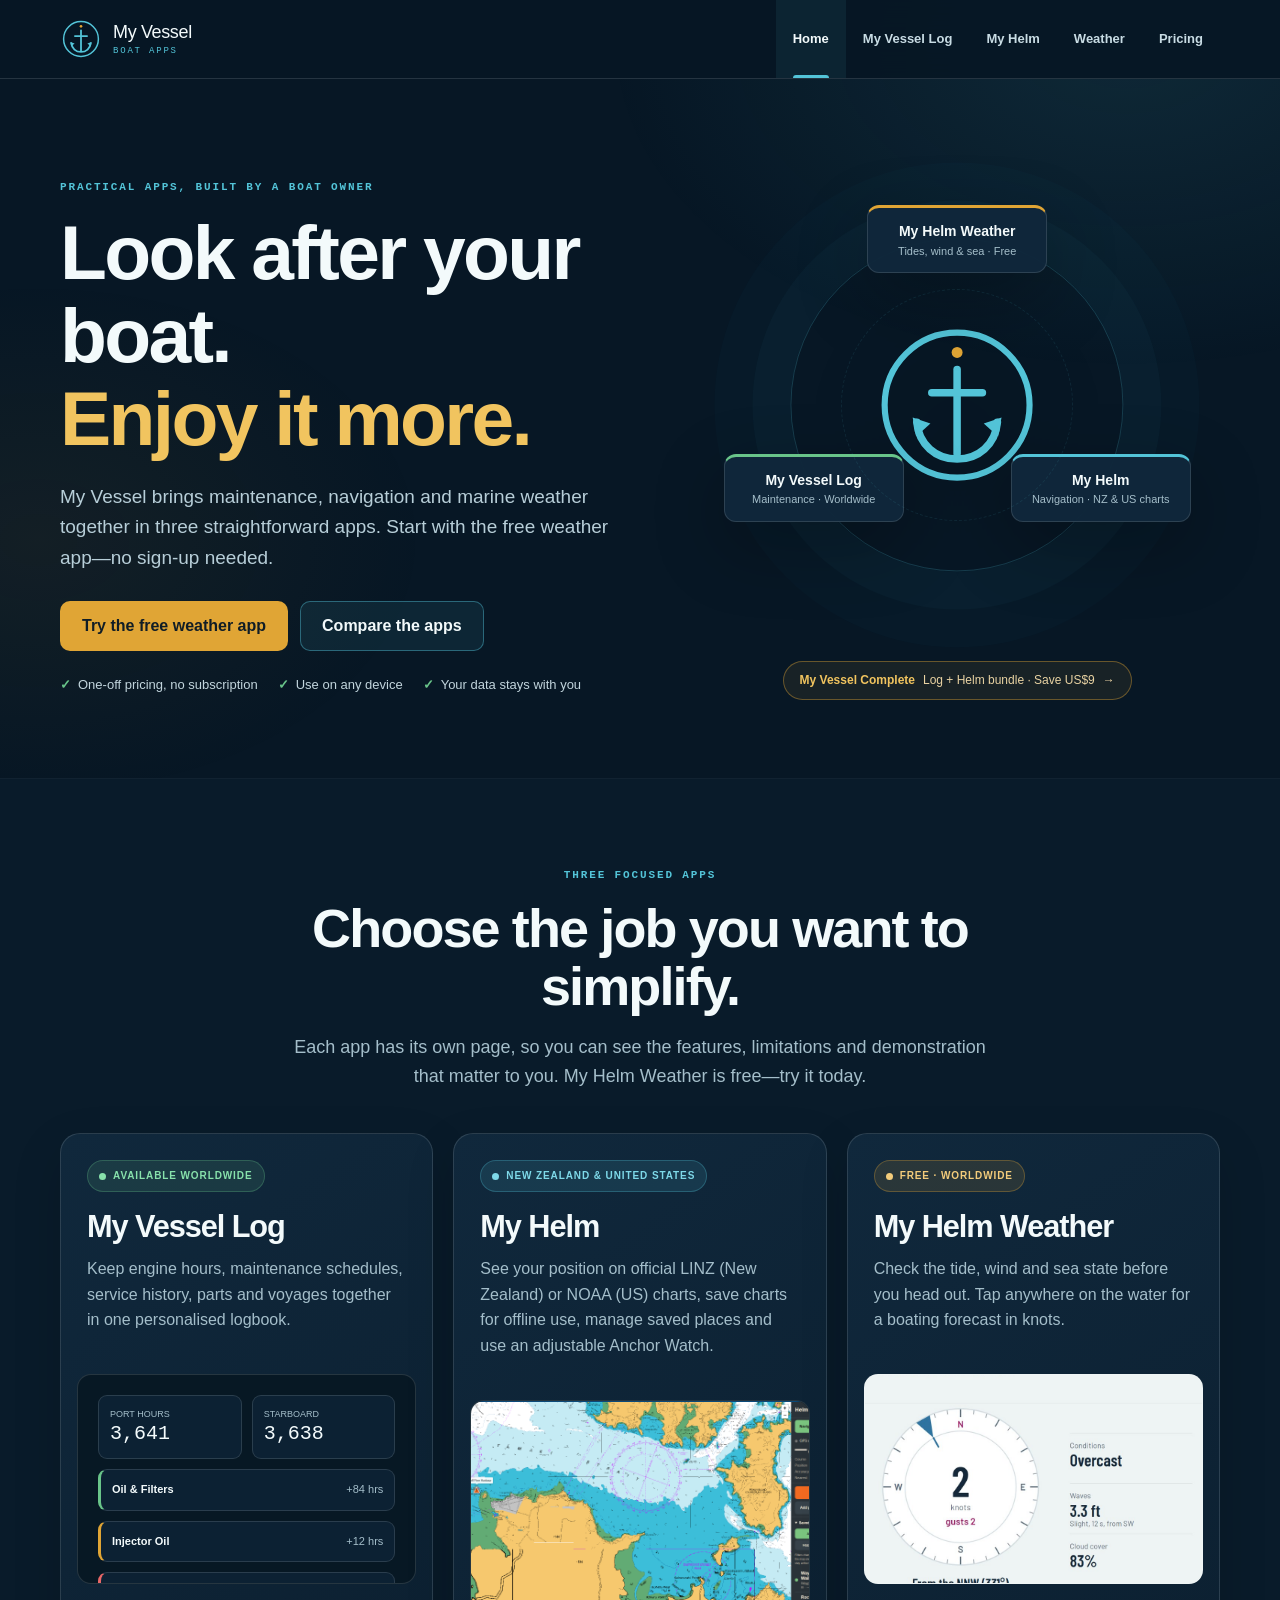
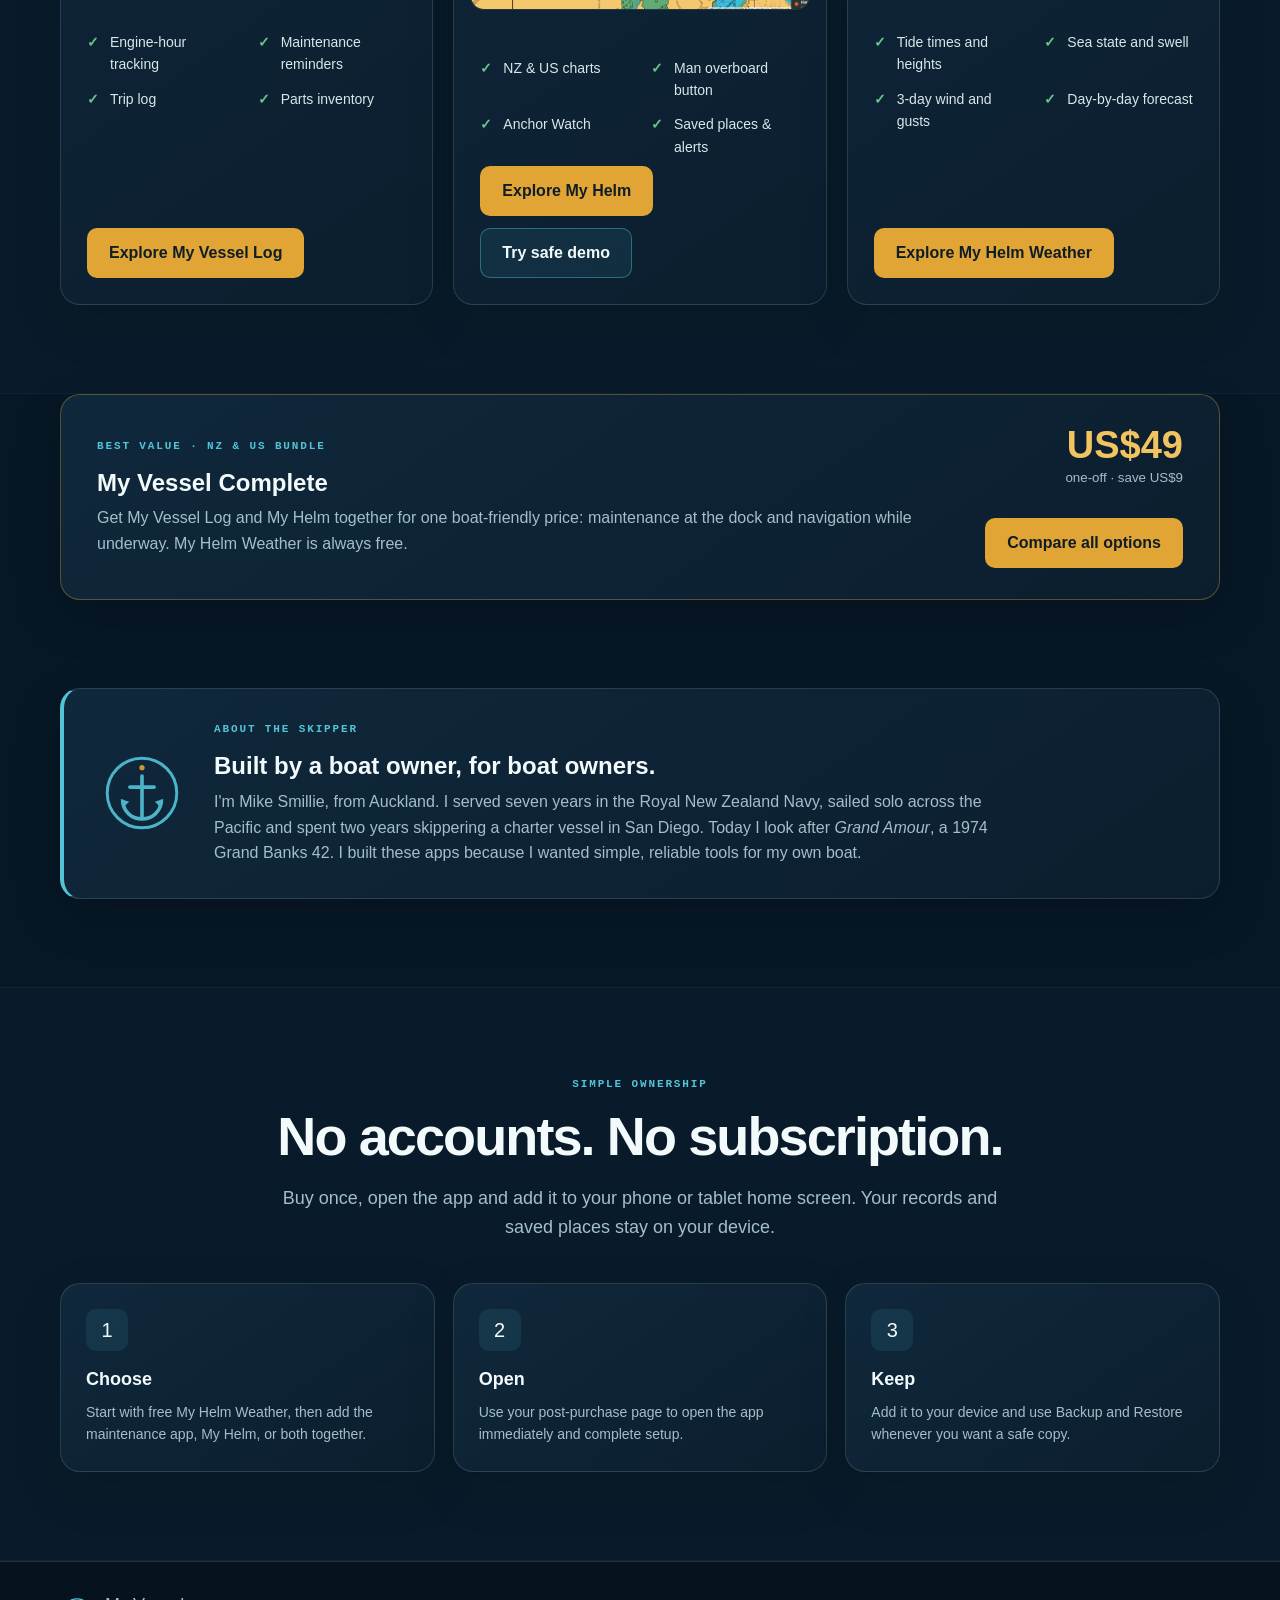
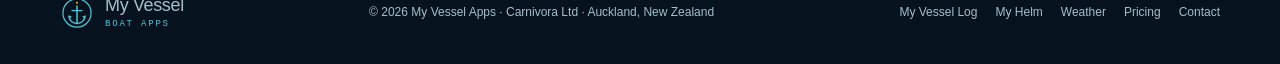
==== commit 80c904ce: "Add files via upload" ====
--- a/index.html
+++ b/index.html
@@ -20,7 +20,7 @@
       <button class="menu-toggle" type="button" aria-expanded="false" aria-label="Open navigation">☰</button>
       <nav class="page-tabs" aria-label="Primary navigation">
         <a href="index.html" aria-current="page">Home</a>
-        <a href="maintenance.html">Maintenance Log</a>
+        <a href="maintenance.html">My Vessel Log</a>
         <a href="helm.html">My Helm</a><a href="weather.html">Weather</a>
         <a href="pricing.html">Pricing</a>
       </nav>
@@ -33,19 +33,21 @@
         <div class="home-copy">
           <div class="eyebrow">Practical apps, built by a boat owner</div>
           <h1>Look after your boat.<br><span class="accent">Enjoy it more.</span></h1>
-          <p>My Vessel brings maintenance, navigation and marine weather together in three straightforward apps—without subscriptions or complicated accounts. Start with the free weather app.</p>
+          <p>My Vessel brings maintenance, navigation and marine weather together in three straightforward apps. Start with the free weather app—no sign-up needed.</p>
           <div class="btn-row">
-            <a class="btn btn-primary" href="#choose">Choose an app</a>
-            <a class="btn btn-secondary" href="pricing.html">View pricing</a>
+            <a class="btn btn-primary" href="weather.html">Try the free weather app</a>
+            <a class="btn btn-secondary" href="#choose">Compare the apps</a>
           </div>
-          <div class="proof"><span>One-off pricing</span><span>Use on any device</span><span>Your data stays with you</span></div>
+          <div class="proof"><span>One-off pricing, no subscription</span><span>Use on any device</span><span>Your data stays with you</span></div>
         </div>
         <div class="home-visual" aria-label="My Vessel Apps product overview">
-          <img class="hero-logo" src="my-vessel-logo.svg" alt="My Vessel anchor logo">
-          <div class="hero-card log"><strong>My Vessel Log</strong><span>Maintenance · Worldwide</span></div>
-          <div class="hero-card weather"><strong>My Helm Weather</strong><span>Tides, wind &amp; sea · Free</span></div>
-          <div class="hero-card helm"><strong>My Helm</strong><span>Navigation · NZ &amp; US charts</span></div>
-          <div class="hero-card bundle"><strong>My Vessel Complete</strong><span>Both apps · Save US$9</span></div>
+          <div class="orbit">
+            <img class="hero-logo" src="my-vessel-logo.svg" alt="My Vessel anchor logo">
+            <a class="hero-card weather" href="weather.html"><strong>My Helm Weather</strong><span>Tides, wind &amp; sea · Free</span></a>
+            <a class="hero-card log" href="maintenance.html"><strong>My Vessel Log</strong><span>Maintenance · Worldwide</span></a>
+            <a class="hero-card helm" href="helm.html"><strong>My Helm</strong><span>Navigation · NZ &amp; US charts</span></a>
+          </div>
+          <a class="hero-bundle" href="pricing.html"><b>My Vessel Complete</b> Log + Helm bundle · Save US$9 <span aria-hidden="true">→</span></a>
         </div>
       </div>
     </section>
@@ -71,7 +73,7 @@
               </div>
             </div>
             <ul class="feature-list"><li>Engine-hour tracking</li><li>Maintenance reminders</li><li>Trip log</li><li>Parts inventory</li></ul>
-            <div class="btn-row"><a class="btn btn-primary" href="maintenance.html">Explore Maintenance Log</a></div>
+            <div class="btn-row"><a class="btn btn-primary" href="maintenance.html">Explore My Vessel Log</a></div>
           </article>
 
           <article class="card choice">
@@ -97,8 +99,21 @@
     <section class="section">
       <div class="wrap">
         <div class="card bundle-band">
-          <div><div class="eyebrow">Best value · NZ &amp; US bundle</div><h3>My Vessel Complete</h3><p>Get both apps for one boat-friendly price: maintenance at the dock and practical organisation while underway.</p></div>
+          <div><div class="eyebrow">Best value · NZ &amp; US bundle</div><h3>My Vessel Complete</h3><p>Get My Vessel Log and My Helm together for one boat-friendly price: maintenance at the dock and navigation while underway. My Helm Weather is always free.</p></div>
           <div class="bundle-price"><strong>US$49</strong><small>one-off · save US$9</small><div class="btn-row"><a class="btn btn-primary" href="pricing.html">Compare all options</a></div></div>
+        </div>
+      </div>
+    </section>
+
+    <section class="section">
+      <div class="wrap">
+        <div class="card skipper-band">
+          <img src="my-vessel-logo.svg" alt="" class="skipper-mark">
+          <div>
+            <div class="eyebrow">About the skipper</div>
+            <h3>Built by a boat owner, for boat owners.</h3>
+            <p>I'm Mike Smillie, from Auckland. I served seven years in the Royal New Zealand Navy, sailed solo across the Pacific and spent two years skippering a charter vessel in San Diego. Today I look after <em>Grand Amour</em>, a 1974 Grand Banks 42. I built these apps because I wanted simple, reliable tools for my own boat.</p>
+          </div>
         </div>
       </div>
     </section>
@@ -119,7 +134,7 @@
     <div class="wrap footer-row">
       <a class="brand" href="index.html"><img src="my-vessel-logo.svg" alt=""><span class="brand-copy">My Vessel<small>BOAT APPS</small></span></a>
       <div>© <span data-year>2026</span> My Vessel Apps · Carnivora Ltd · Auckland, New Zealand</div>
-      <div class="footer-links"><a href="maintenance.html">Maintenance</a><a href="helm.html">My Helm</a><a href="weather.html">Weather</a><a href="pricing.html">Pricing</a><a href="mailto:mike@myvessellog.com">Contact</a></div>
+      <div class="footer-links"><a href="maintenance.html">My Vessel Log</a><a href="helm.html">My Helm</a><a href="weather.html">Weather</a><a href="pricing.html">Pricing</a><a href="mailto:mike@myvessellog.com">Contact</a></div>
     </div>
   </footer>
   <script src="site.js"></script>
--- a/styles.css
+++ b/styles.css
@@ -129,15 +129,6 @@
 .proof { display: flex; flex-wrap: wrap; gap: 20px; margin-top: 24px; color: #c2d5dd; font-size: 13px; }
 .proof span { display: flex; gap: 7px; align-items: center; }
 .proof span::before { content: "✓"; color: var(--green); font-weight: 900; }
-.home-visual { position: relative; min-height: 450px; }
-.home-visual::before { content: ""; position: absolute; width: 370px; height: 370px; border: 1px solid rgba(83,196,216,.18); border-radius: 50%; right: 5%; top: 4%; box-shadow: 0 0 0 45px rgba(83,196,216,.025), 0 0 0 90px rgba(83,196,216,.018); }
-.hero-logo { position: absolute; width: 205px; height: 205px; right: 17%; top: 80px; filter: drop-shadow(0 18px 35px rgba(0,0,0,.25)); }
-.hero-card { position: absolute; padding: 13px 16px; border: 1px solid var(--line); background: rgba(16,40,60,.92); border-radius: 12px; box-shadow: var(--shadow); }
-.hero-card strong { display: block; font-size: 14px; }
-.hero-card span { color: var(--muted); font-size: 11px; }
-.hero-card.log { left: 0; top: 35px; border-left: 3px solid var(--green); }
-.hero-card.helm { right: 0; bottom: 28px; border-left: 3px solid var(--teal); }
-.hero-card.bundle { left: 9%; bottom: 50px; border-left: 3px solid var(--brass); }
 .product-chooser { display: grid; grid-template-columns: 1fr 1fr; gap: 24px; }
 .choice { padding: 34px; display: flex; flex-direction: column; }
 .choice h2 { font-size: clamp(31px, 3.2vw, 43px); margin: 18px 0 13px; }
@@ -243,7 +234,6 @@
   .page-tabs a { min-height: 48px; justify-content: center; padding: 0 10px; }
   .page-tabs a::after { left: 10px; right: 10px; }
   .home-grid, .product-hero-grid, .split { grid-template-columns: 1fr; }
-  .home-visual { min-height: 390px; max-width: 620px; width: 100%; margin: 0 auto; }
   .product-chooser, .price-grid { grid-template-columns: 1fr; max-width: 620px; margin-inline: auto; }
   .price-card.featured { transform: none; margin: 10px 0; }
   .detail-grid { grid-template-columns: 1fr 1fr; }
@@ -258,12 +248,6 @@
   h1 { font-size: 43px; }
   .home-hero { padding: 66px 0 55px; }
   .home-grid { gap: 30px; }
-  .home-visual { min-height: 330px; }
-  .home-visual::before { width: 270px; height: 270px; }
-  .hero-logo { width: 150px; height: 150px; top: 64px; right: 18%; }
-  .hero-card { padding: 9px 11px; }
-  .hero-card strong { font-size: 11px; }
-  .hero-card span { font-size: 9px; }
   .choice { padding: 23px; }
   .choice-visual { height: 180px; }
   .feature-list, .detail-grid { grid-template-columns: 1fr; }
@@ -283,8 +267,6 @@
 
 /* ===== My Helm Weather additions ===== */
 .tag-free { color: #f3cc7b; background: rgba(224,165,53,.12); border: 1px solid rgba(224,165,53,.3); }
-.hero-card.weather { right: 0; top: 20px; border-left: 3px solid var(--brass); }
-.hero-card.bundle { border-left-color: var(--orange); }
 .product-chooser.three { grid-template-columns: repeat(3, 1fr); gap: 20px; }
 .product-chooser.three .choice { padding: 26px; }
 .product-chooser.three .choice h2 { font-size: clamp(26px, 2.4vw, 34px); }
@@ -307,9 +289,6 @@
 @media (max-width: 1080px) {
   .product-chooser.three { grid-template-columns: 1fr; max-width: 620px; margin-inline: auto; }
 }
-@media (max-width: 620px) {
-  .hero-card.weather { top: 10px; right: 0; }
-}
 .choice > .tag { align-self: flex-start; }
 .choice-visual.weather-visual { height: auto; }
 .choice-visual.weather-shot { background: #eef3f3; }
@@ -330,3 +309,41 @@
 .mob-band p strong { color: var(--white); }
 .mob-dot { width: 110px; height: 110px; border-radius: 50%; background: #e53935; color: #fff; display: grid; place-items: center; font: 800 26px var(--body); letter-spacing: .04em; border: 4px solid #fff; box-shadow: 0 0 0 12px rgba(229,57,53,.22); }
 @media (max-width: 620px) { .mob-band { grid-template-columns: 1fr; padding: 28px 22px; gap: 22px; } .mob-dot { width: 84px; height: 84px; font-size: 20px; } }
+
+/* ===== Homepage hero: three apps evenly spaced on the ring (Option B) ===== */
+.home-visual { display: flex; flex-direction: column; align-items: center; gap: 26px; width: 100%; }
+.orbit { --size: min(460px, 100%); position: relative; width: var(--size); aspect-ratio: 1; }
+/* Rings: all centred on the anchor */
+.orbit::before, .orbit::after { content: ""; position: absolute; left: 50%; top: 50%; border-radius: 50%; transform: translate(-50%, -50%); pointer-events: none; }
+.orbit::before { width: 72%; height: 72%; border: 1px solid rgba(83,196,216,.22); box-shadow: 0 0 0 38px rgba(83,196,216,.03), 0 0 0 76px rgba(83,196,216,.018); }
+.orbit::after { width: 50%; height: 50%; border: 1px dashed rgba(83,196,216,.10); }
+.hero-logo { position: absolute; left: 50%; top: 50%; width: 38%; height: 38%; transform: translate(-50%, -50%); filter: drop-shadow(0 18px 35px rgba(0,0,0,.25)); }
+/* Cards sit on the ring at 120 degree spacing: top, lower-left, lower-right */
+.hero-card { position: absolute; transform: translate(-50%, -50%); width: 180px; padding: 12px 15px; text-align: center; border: 1px solid var(--line); border-top: 3px solid var(--teal); background: rgba(16,40,60,.95); border-radius: 12px; box-shadow: var(--shadow); transition: transform .18s, border-color .18s, background .18s; }
+.hero-card:hover, .hero-card:focus-visible { transform: translate(-50%, calc(-50% - 3px)); background: rgba(19,49,73,.98); }
+.hero-card strong { display: block; font-size: 14px; }
+.hero-card span { display: block; color: var(--muted); font-size: 11px; }
+.hero-card.weather { left: 50%;    top: 14%; border-top-color: var(--brass); }
+.hero-card.log     { left: 18.8%;  top: 68%; border-top-color: var(--green); }
+.hero-card.helm    { left: 81.2%;  top: 68%; border-top-color: var(--teal); }
+.hero-bundle { display: inline-flex; flex-wrap: wrap; justify-content: center; align-items: center; gap: 4px 8px; padding: 9px 16px; border-radius: 999px; border: 1px solid rgba(224,165,53,.4); background: rgba(224,165,53,.08); color: #e9d3a3; font-size: 12px; text-align: center; transition: background .18s; }
+.hero-bundle b { color: var(--brass-light); }
+.hero-bundle:hover { background: rgba(224,165,53,.16); }
+@media (max-width: 920px) {
+  .orbit { --size: min(440px, 100%); }
+}
+@media (max-width: 620px) {
+  .hero-card { width: 138px; padding: 8px 6px; border-radius: 10px; }
+  .hero-card strong { font-size: 11.5px; }
+  .hero-card span { font-size: 9px; white-space: nowrap; }
+  .hero-card.log  { left: 20%; }
+  .hero-card.helm { left: 80%; }
+}
+
+/* ===== About the skipper ===== */
+.section + .section:not(.section-dark) { padding-top: 0; }
+.skipper-band { display: grid; grid-template-columns: auto 1fr; gap: 30px; align-items: center; padding: 32px 36px; border-left: 4px solid var(--teal); }
+.skipper-mark { width: 84px; height: 84px; opacity: .9; }
+.skipper-band h3 { font-size: 24px; margin-bottom: 8px; }
+.skipper-band p { color: var(--muted); margin: 0; max-width: 780px; }
+@media (max-width: 620px) { .skipper-band { grid-template-columns: 1fr; padding: 25px; gap: 16px; } .skipper-mark { width: 56px; height: 56px; } }
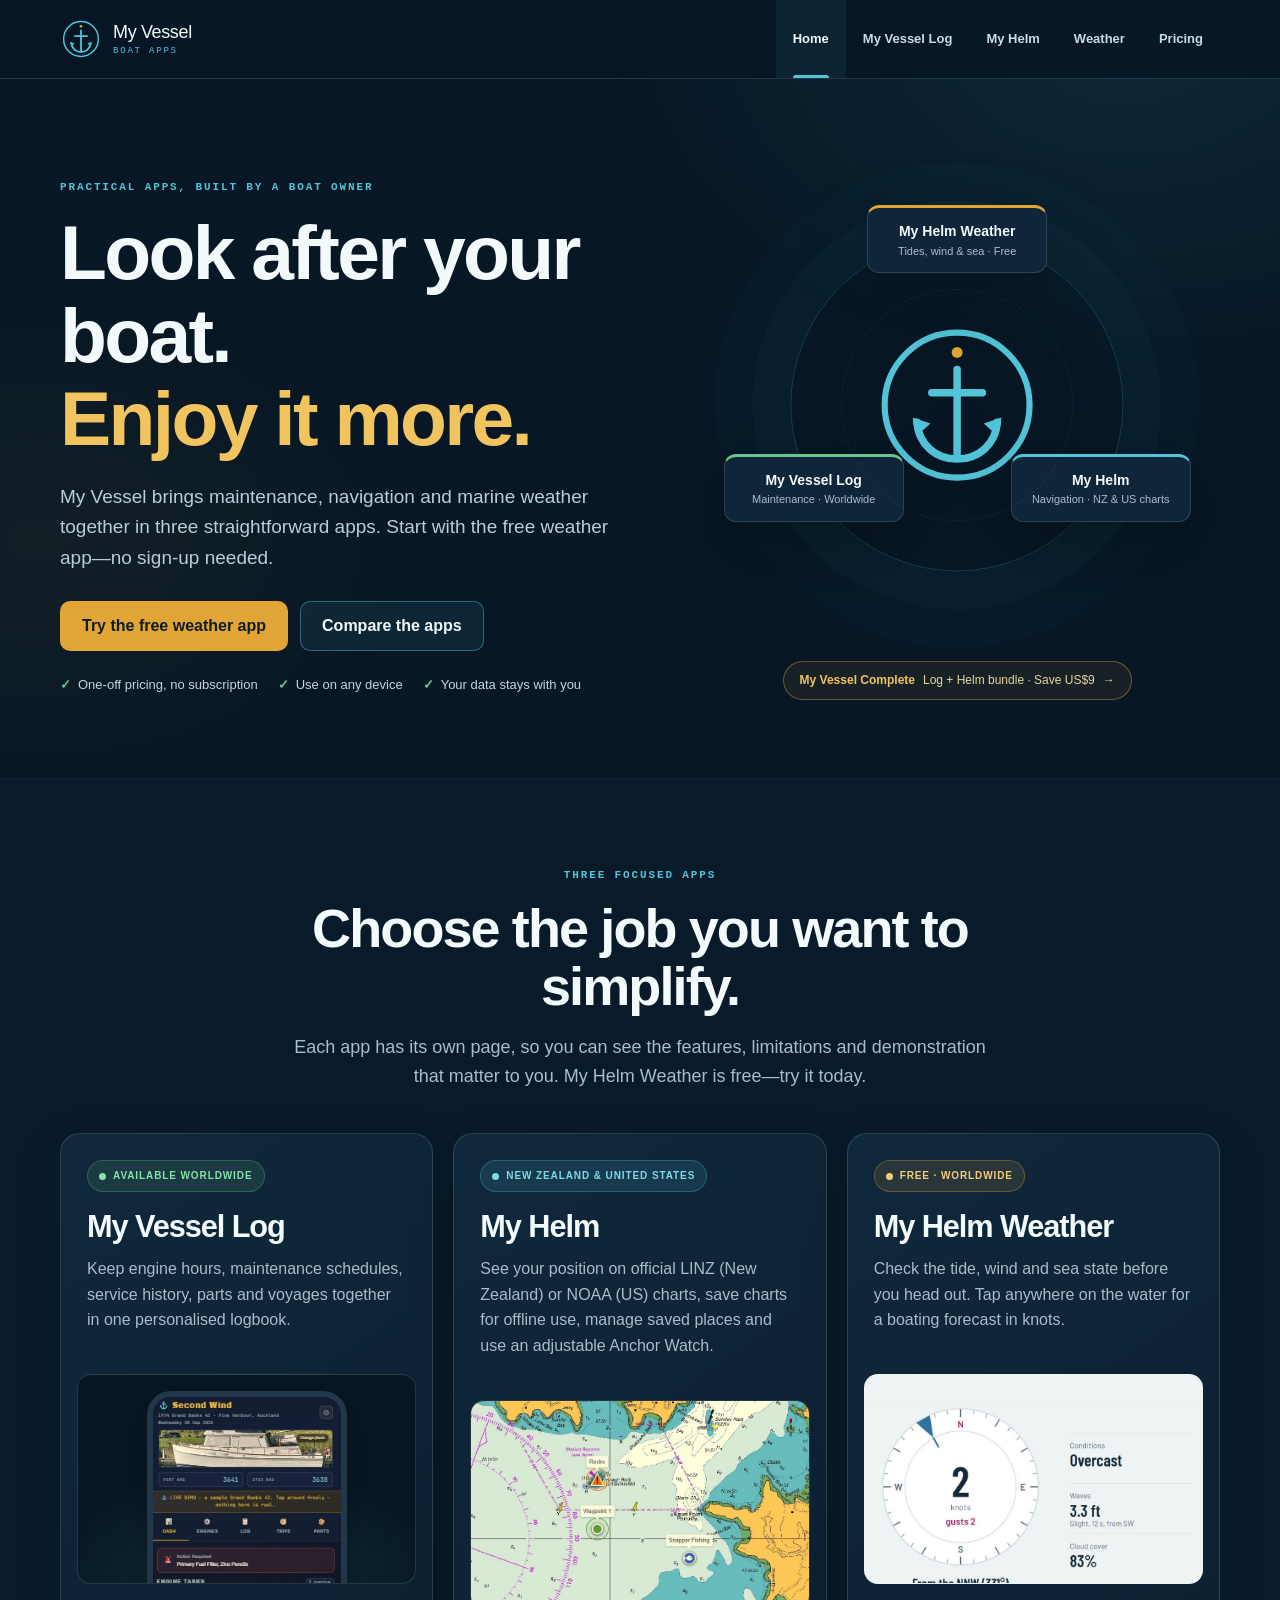
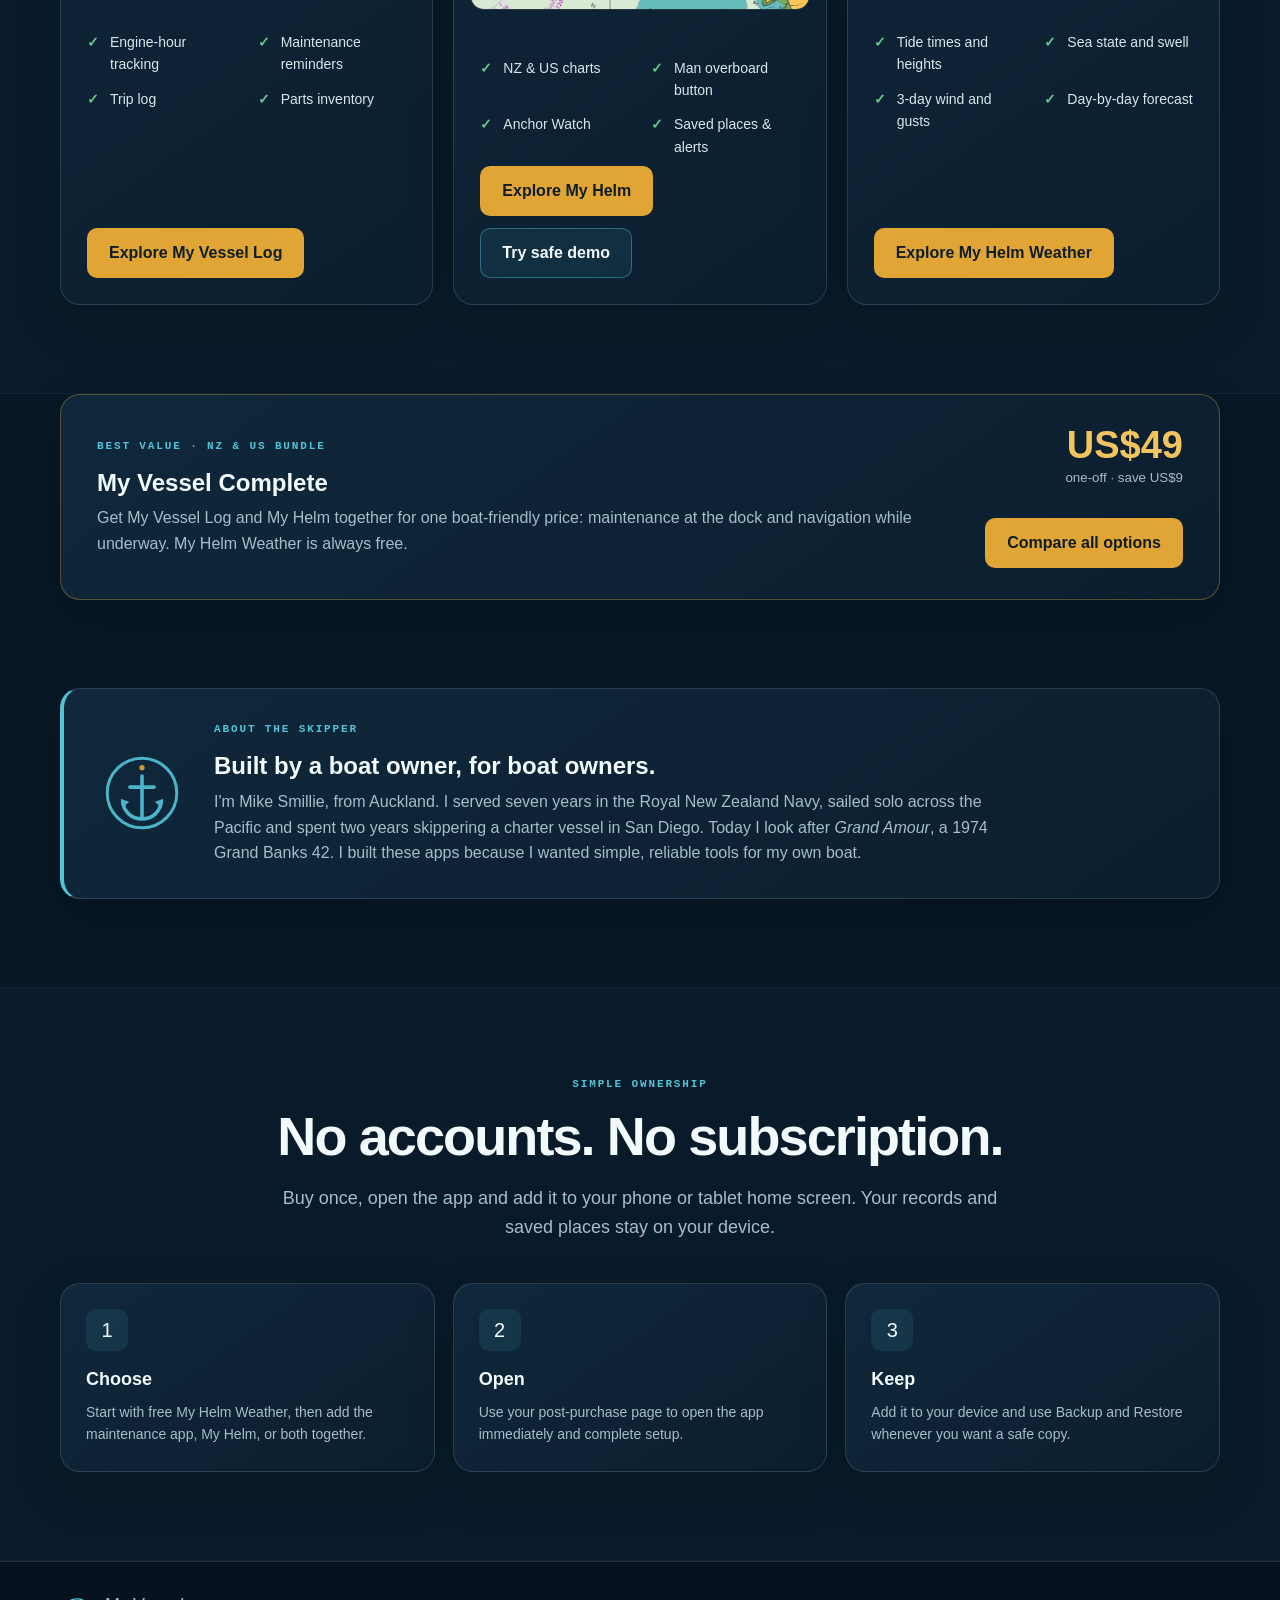
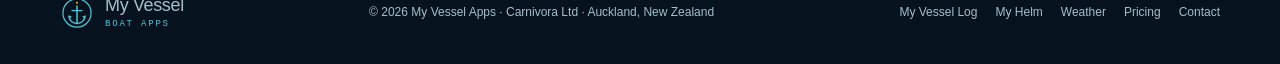
==== commit 189cab78: "Add files via upload" ====
--- a/index.html
+++ b/index.html
@@ -64,14 +64,7 @@
             <span class="tag tag-world">Available worldwide</span>
             <h2>My Vessel Log</h2>
             <p>Keep engine hours, maintenance schedules, service history, parts and voyages together in one personalised logbook.</p>
-            <div class="choice-visual" aria-label="Maintenance dashboard preview">
-              <div class="mini-dashboard">
-                <div class="mini-stats"><div class="mini-stat"><small>Port hours</small><b>3,641</b></div><div class="mini-stat"><small>Starboard</small><b>3,638</b></div></div>
-                <div class="mini-row"><b>Oil &amp; Filters</b><span>+84 hrs</span></div>
-                <div class="mini-row warn"><b>Injector Oil</b><span>+12 hrs</span></div>
-                <div class="mini-row due"><b>Zinc Pencils</b><span>Overdue</span></div>
-              </div>
-            </div>
+            <div class="choice-visual phone-visual"><div class="phone-frame"><img src="my-vessel-log-phone.jpg" alt="My Vessel Log dashboard on a phone, showing engine hours and engine tasks due"></div></div>
             <ul class="feature-list"><li>Engine-hour tracking</li><li>Maintenance reminders</li><li>Trip log</li><li>Parts inventory</li></ul>
             <div class="btn-row"><a class="btn btn-primary" href="maintenance.html">Explore My Vessel Log</a></div>
           </article>
@@ -80,7 +73,7 @@
             <span class="tag tag-nz">New Zealand &amp; United States</span>
             <h2>My Helm</h2>
             <p>See your position on official LINZ (New Zealand) or NOAA (US) charts, save charts for offline use, manage saved places and use an adjustable Anchor Watch.</p>
-            <div class="choice-visual"><img src="my-helm-nz.png" alt="My Helm displaying a LINZ chart and Saved Places controls"></div>
+            <div class="choice-visual"><img src="my-helm-nz-places.jpg" alt="My Helm on a LINZ chart near Waiheke Island, showing a waypoint, a rocks hazard and a fishing spot"></div>
             <ul class="feature-list"><li>NZ &amp; US charts</li><li>Man overboard button</li><li>Anchor Watch</li><li>Saved places &amp; alerts</li></ul>
             <div class="btn-row"><a class="btn btn-primary" href="helm.html">Explore My Helm</a><a class="btn btn-secondary" href="helm-demo.html">Try safe demo</a></div>
           </article>
--- a/styles.css
+++ b/styles.css
@@ -347,3 +347,8 @@
 .skipper-band h3 { font-size: 24px; margin-bottom: 8px; }
 .skipper-band p { color: var(--muted); margin: 0; max-width: 780px; }
 @media (max-width: 620px) { .skipper-band { grid-template-columns: 1fr; padding: 25px; gap: 16px; } .skipper-mark { width: 56px; height: 56px; } }
+
+/* Real app screenshots in a simple phone frame (home page app cards) */
+.choice-visual.phone-visual { display: flex; justify-content: center; align-items: flex-start; padding-top: 16px; background: radial-gradient(260px 180px at 50% 100%, rgba(83,196,216,.16), transparent 70%), #071824; }
+.phone-frame { width: 200px; border: 6px solid #22384a; border-bottom: 0; border-radius: 24px 24px 0 0; overflow: hidden; background: #0b1622; box-shadow: 0 14px 40px rgba(0,0,0,.35); }
+.phone-frame img { width: 100%; height: auto; }
